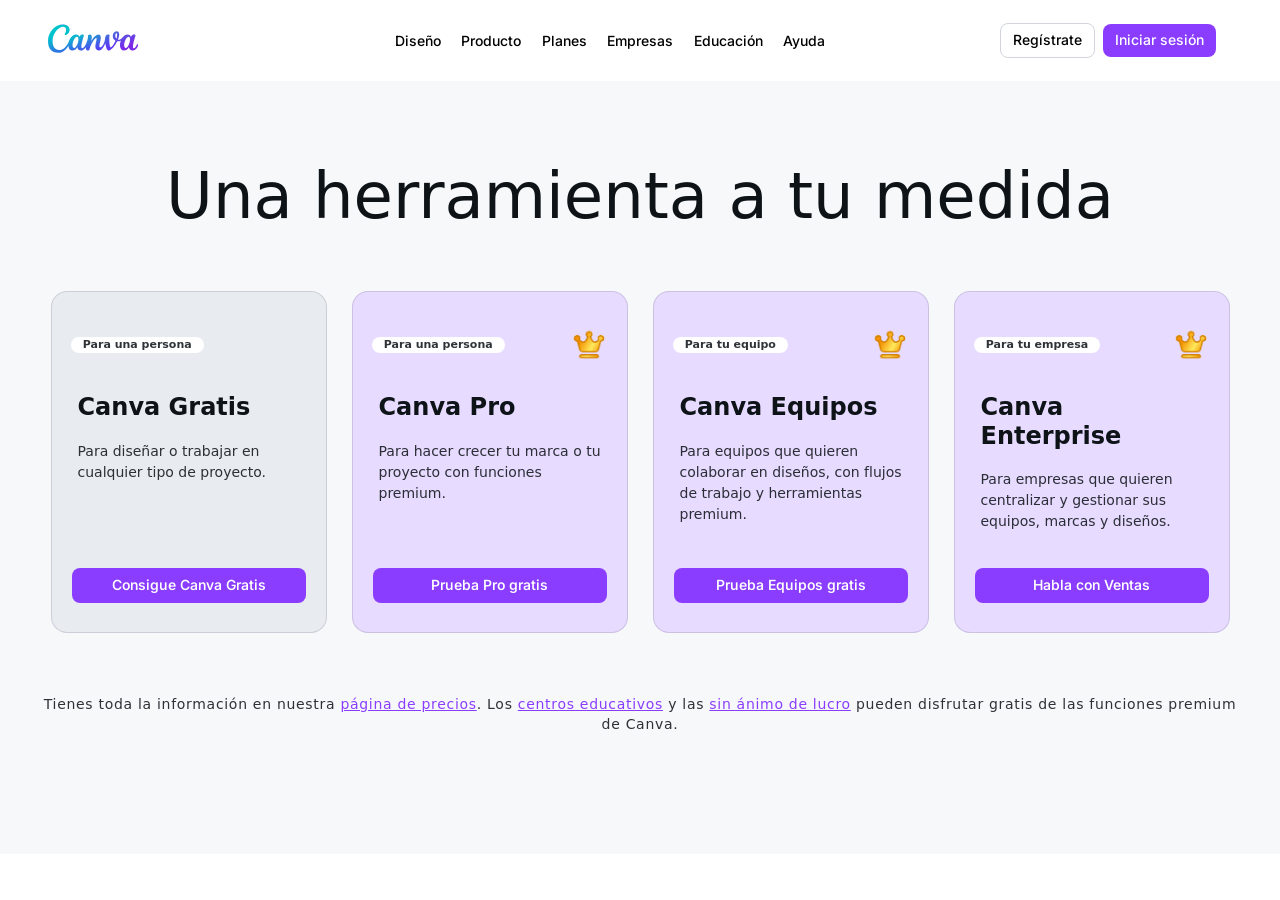
==== index.html @ 2828c35d "Adaptacion index a navbar + cards" ====
<!DOCTYPE html>
<html lang="es">

    <head>
        <meta charset="UTF-8">
        <meta name="viewport" content="width=device-width, initial-scale=1.0">
        <title>Canva</title>
        <!-- Bootstrap CSS -->
        <link
            href="https://cdn.jsdelivr.net/npm/bootstrap@5.3.2/dist/css/bootstrap.min.css"
            rel="stylesheet">
        <!-- css y js de navbar -->
        <link rel="stylesheet" href="componentes/navbar/css/navbar.css">
        <link rel="stylesheet" href="componentes/cards/css/cards.css">
        <script type="text/javascript" src="componentes/cards/js/cards.js"></script>
        <script type="text/javascript" src="componentes/navbar/js/navbar.js"></script>
        <!-- logo pie de pagina -->
        <link rel="icon" href="componentes/navbar/IMG/logo_pie_pagina.png">
        <!--fuentes de google-->
        <link
            href="https://fonts.googleapis.com/css2?family=Inter:wght@400;500;600;700&display=swap"
            rel="stylesheet">
            <link
            href="https://fonts.googleapis.com/css2?family=Noto+Sans:ital,wght@0,400;0,500;0,600;0,700;1,400;1,500;1,600;1,700&display=swap"
            rel="stylesheet">
    </head>

    <body>
        <!-- MENU DEL ENCABEZADO -->
        <!-- container-fluid hace q ocupe toda la pagina -->
        <div class="container-fluid">
            <header>
                <!-- el nav sustituye el header con sus funciones -->
                <nav class="navbar navbar-expand-lg navbar-light">
                    <!-- Botón hamburguesa -->
                    <!--poniendo primero el boton sale del lado izquierdo-->
                    <button class="navbar-toggler" type="button"
                        data-bs-toggle="collapse" data-bs-target="#menuNav">
                        <span class="navbar-toggler-icon"></span>
                    </button>
                    <!-- Logo -->
                    <a href="#" class="navbar-brand d-flex align-items-center">
                        <img class="log-canva" src="componentes/navbar/IMG/ico-canva.svg"
                            alt="Logo" role="presentation">
                    </a>
                    <!-- Menú que se colapsa -->
                    <div class="collapse navbar-collapse" id="menuNav">
                        <ul class="navbar-nav mx-auto mb-2 mb-md-0">
                            <li class="nav-item">
                                <a href="#" class="nav-link">Diseño</a>
                            </li>
                            <li class="nav-item">
                                <a href="#" class="nav-link">Producto</a>
                            </li>
                            <li class="nav-item">
                                <a href="#" class="nav-link">Planes</a>
                            </li>
                            <li class="nav-item">
                                <a href="#" class="nav-link">Empresas</a>
                            </li>
                            <li class="nav-item">
                                <a href="#" class="nav-link">Educación</a>
                            </li>
                            <li class="nav-item">
                                <a href="#" class="nav-link">Ayuda</a>
                            </li>
                        </ul>
                    </div>
                    <!-- Botones de registro y login -->
                    <div class="text-end">
                        <button type="button" class="btn btn-outline-primary me-2 d-none d-none d-lg-inline-block">Regístrate</button>
                        <button type="button" class="btn btn-primary">Iniciar sesión</button>
                    </div>
                </nav>
            </header>
        </div>

        <!-- Cards -->
        <div class="apartado-cards">
            <div class="encabezado-cards">
                <h1>Una herramienta a tu medida</h1>
            </div>
            <div class="row cardCan">
                <div class="col-sm-2 columCan mb-3 mb-sm-0">
                    <div class="card-white">
                        <div class="card-body">
                            <div class="row organizar-elementos">
                                <div class="card-text-titulo col-6 colCan" data-tooltip="Para una persona">Para una
                                    persona</div>
                                <div class="col-6 colCan"></div>
                            </div>
                            <div class="row cardCan">
                                <h5 class="card-title">Canva Gratis</h5>
                                <p class="card-text">Para diseñar o trabajar en cualquier tipo de proyecto.</p>
                                <a href="#" class="btn cardBoton btn-primary">Consigue Canva Gratis</a>
                            </div>
                        </div>
                    </div>
                </div>
                <div class="col-sm-2 columCan">
                    <div class="card">
                        <div class="card-body">
                            <div class="row organizar-elementos">
                                <div class="card-text-titulo col-6 colCan" data-tooltip="Para una persona">Para una
                                    persona</div>
                                <div class="col-6 colCan"><img class="corona-img" src="componentes/cards/IMG/corona.png" alt="corona"></div>
                            </div>
                            <div class="row cardCan">
                                <h5 class="card-title">Canva Pro</h5>
                                <p class="card-text">Para hacer crecer tu marca o tu proyecto con funciones premium.</p>
                                <a href="#" class="btn cardBoton btn-primary">Prueba Pro gratis</a>
                            </div>
                        </div>
                    </div>
                </div>
                <div class="col-sm-2 columCan">
                    <div class="card">
                        <div class="card-body">
                            <div class="row organizar-elementos">
                                <div class="card-text-titulo col-6 colCan" data-tooltip="Para tu equipo">Para tu
                                    equipo</div>
                                <div class="col-6 colCan"><img class="corona-img" src="componentes/cards/IMG/corona.png" alt="corona"></div>
                            </div>
                            <div class="row cardCan">
                            <h5 class="card-title">Canva Equipos</h5>
                            <p class="card-text">Para equipos que quieren
                                colaborar en diseños, con flujos de trabajo y herramientas premium.</p>
                            <a href="#" class="btn cardBoton btn-primary">Prueba Equipos gratis</a>
                            </div>
                        </div>
                    </div>
                </div>
                <div class="col-sm-2 columCan">
                    <div class="card">
                        <div class="card-body">
                           <div class="row organizar-elementos">
                                <div class="card-text-titulo col-6 colCan" data-tooltip="Para tu empresa">Para tu
                                    empresa</div>
                                <div class="col-6 colCan"><img class="corona-img" src="componentes/cards/IMG/corona.png" alt="corona"></div>
                            </div>
                            <div class="row cardCan">
                            <h5 class="card-title">Canva Enterprise</h5>
                            <p class="card-text">Para empresas que quieren
                                centralizar y gestionar sus equipos, marcas y diseños.</p>
                            <a href="#" class="btn cardBoton btn-primary">Habla con
                                Ventas</a>
                            </div>
                        </div>
                    </div>
                </div>
            </div>
            <div>
                <span class="text-endCard">Tienes toda la información en nuestra <a href="#">página de precios</a>. Los <a href="#">centros educativos</a> y las <a href="#">sin ánimo de lucro</a> pueden disfrutar gratis de las funciones premium de Canva. </span>
            </div>
        </div>
    </body>

</html>
---- componentes/navbar/css/navbar.css ----
/**** CONTENEDOR ****/
.container-fluid{
    padding-left: 0;
    padding-right: 0;
}

/**** ENCABEZADO - SE APLICA A TODO Q HAY DENTRO ****/
.navbar{
    background-color: white;
    font-family: 'Inter', sans-serif;
    font-weight: 500;   /*grosor de la fuente*/
    padding-top: 18.5px;
    padding-bottom: 18.5px;
    /*box-shadow: 0 2px 4px rgba(0,0,0,0.1);/*sombreado del navbar*/
}

/**** TAMAÑO FOTO ****/
.log-canva{
    width: 90px; /* Ajusta este número según lo grande que lo quieras */
    height: auto;
}

/**** IMAGEN DEL NAVBAR ****/
.navbar-brand{
    margin-left: 48px;
}

/**** DOY MARGENES AL MENU CENTRAL EN ul ****/
.navbar-nav{
    padding-left: 11.8%;
    padding-right: 4%;
    gap: 4.5px; /* Espacio uniforme entre todos los items */
}

/**** SOLO PARA LOS LINKS DEL MENU ****/
.nav-link{
    text-align: center;
    display: grid;
    padding-left: 12px; /* Aumentado padding */
    padding-right: 12px; /* Aumentado padding */
    padding-top: 6px; /* Añadido padding vertical */
    padding-bottom: 6px; /* Añadido padding vertical */
    font-family: 'Inter', sans-serif; /* MISMA FUENTE */
    font-size: 14px; /* Tamaño ligeramente más pequeño */
    font-weight: 500; /* Peso medio como en la imagen */
    color: #000000;
    border-radius: 6px; /* Bordes redondeados suaves */
    transition: all 0.2s ease;
}

/**** SOMBREADO AL MENU ****/
.nav-item:hover {
    background-color: rgba(225, 222, 246, 0.427);
    color: #000000;
    border-radius: 15%;
}

/**** BOTONES DE LOGIN Y REGISTRO ****/
.text-end{
    margin-right: 64px;
    gap: 0px; /* Reemplaza column-gap */
    display: flex; /* Para que gap funcione */
    align-items: center;
}

.btn{
    padding: 7.8px 12px; /* Padding más compacto */
    line-height: 1.2;
    font-family: 'Inter', sans-serif;
    font-size: 14px; /* Mismo tamaño que el menú */
    font-weight: 500; /* Mismo peso que el menú */
    border-radius: 8px; /* Mismo radio de borde */
    transition: all 0.2s ease;
}

.btn-primary{
    color: white;
    background-color: #8b3dff;
    border: none;
}

.btn-primary:hover{
    background-color: #5e28b0ed; /* Morado más oscuro */
    color: white; /* Mantiene el texto blanco */
}

.btn-outline-primary{
    color: #000000;
    background-color: transparent; /* Fondo transparente */
    border: 1.5px solid #d1d5db; /* Borde gris claro como en la imagen */
    font-weight: 500; /* Mismo peso que el menú */
}

.btn-outline-primary:hover {
    background-color: rgba(225, 222, 246, 0.427);
    color: #000000;
    border-color: #d1d5db; /* Mantiene el mismo borde */
}

/**** MEDIAS QUERIES ****/
@media (max-width: 575.98px) { }
@media (max-width: 767.98px) { }
@media (max-width: 991.98px) {
    /* REORGANIZACIÓN CON FLEXBOX */
    .navbar > .container-fluid {
        display: flex; /*Convierte el contenedor en un flexbox para alinear elementos*/
        flex-wrap: nowrap;  /*Evita que los elementos se salten a otra línea*/
        justify-content: space-between; /*Distribuye el espacio sobrante entre los elementos*/
        align-items: center;    /*Centra verticalmente todos los elementos*/
    }
    
    /* BOTÓN HAMBURGUESA A LA IZQUIERDA */
    .navbar-toggler {
        order: 1;   /*Lo coloca PRIMERO en el orden visual (posición 1)*/
        margin-left: 20px;
        border: none;   /* Quita el borde por defecto de Bootstrap*/
        flex-shrink: 0; /* Evita que se encoja */
    }
    
    /* LOGO EN EL CENTRO */
    .navbar-brand {
        order: 2;
        margin-left: 0;
        position: absolute;
        left: 20%;  /*lo muevo un poco a la derecha*/
        flex-shrink: 0; /* Evita que se encoja */
    }
    
    /* BOTONES A LA DERECHA */
    .text-end {
        order: 3;
        margin-right: 20px;
        flex-shrink: 0; /* Evita que se encoja */
    }

    /* MENÚ DESPLEGABLE OCUPE TODO EL ANCHO */
    /*.navbar-collapse {    /*lo necesitaremos más adelante con JS
        position: absolute;
        top: 100%;
        left: 0;
        right: 0;
        background: white;
        z-index: 1000;
    }*/
}
@media (max-width: 1199.98px) { }
@media (max-width: 1399.98px) { }

/**** FUNCIONES DE BOTONES ****/
    /*padding-block: 1px;  /*espacio interno vertical de las letras*/
    /*padding-inline: 6px;    /*espacio interno horizontal de las letras*/
    /*word-spacing: normal;   /*espacio normal entre las palabras*/
    /*line-height: normal;    /*altura de la linea*/
    /*text-transform: none;   /*no trasforma mayusculas y minusculas*/
    /*text-indent: 0px;   /*sangria*/
    /*text-shadow: none;  /*sombreado del texto*/
    /*text-rendering: auto;   /*el navegador renderiza el texto*/
    /*appearance: auto;   /*estilo de botones nativo*/
    /*outline: none;  /*marco en botones*/
    /*padding: 4px 8px;   /*espacio interno arriba/abajo y lados*/
    /*padding-top: 4px;    /* Reducido verticalmente */
    /*padding-bottom: 4px; /* Reducido verticalmente */
    /*padding-inline: 10px; /* Ajustado horizontalmente */
    /*line-height: 1.2;    /* Reduce la altura de línea */
    /*width: 100%;    /*ocupa todo el ancho del contenedor*/
    /*column-gap: 10px /*distancia entre columna*/
---- componentes/cards/css/cards.css ----
.apartado-cards {
    max-width: 1600px;  /*Limita el ancho máximo a 1200px*/
    margin: 0 auto; /*Centra el contenedor horizontalmente*/
    padding: 80px 20px; /*60px arriba/abajo, 20px izquierda/derecha*/
    background-color: #839bb212;
    outline: none;
}

/* Encabezado */
.encabezado-cards h1 {
    font-size: 65px;
    font-weight: 400;
    text-align: center;
    color: #0E1318;
    margin-bottom: 60px;    /*espacio de abajo del texto encabezado*/
    line-height: 1.1;   /*espacio entre lineas*/
}

/* cuadriculas de cards */
.cardCan {
    display: flex;  /*coloca las cards en la fila*/
    justify-content: center;
    gap: 1px;  /*espacio entre cards*/
    align-items: stretch; /*Hace que todos los cards se estiren para tener la misma altura*/
    margin-bottom: 16px;
    padding-block: 0px 5px;   /*espacios arriba y abajo*/
    padding-inline: 0.5rem 0.5rem;  /*espacios izquierda y derecha*/
}

.columCan {
    flex: 1;    /*cada card ocupa el mismo espacio*/
    max-width: 363px;   /*tamaño de cada card vertical*/
    display: flex;  /*Hace que el contenedor de cada card ocupe toda la altura disponible*/
}

/* Cards */
/*Establece una altura mínima fija igual para todos los cards*/
.card-white {
    border: 0.2px solid #5e527532;
    border-radius: 16px;
    padding: 8px 18px; /*espacios dentro del card*/
    /*min-height: 280px;  /* En lugar de height: 94% */
    background-color: #40576D12;
    width: 100%; /* OCUPA todo el ancho del contenedor */
    display: flex; /* ACTIVA flexbox para organizar contenido */
    flex-direction: column; /* ORGANIZA contenido verticalmente */
    height: 40vh;   /*ocupa el 40% del apartado*/
}

.card {
    border: 0.2px solid #5e527532;
    border-radius: 16px;
    padding: 8px 18px; /*espacios dentro del card*/
    /*min-height: 280px;  /* En lugar de height: 94% */
    background-color: #E7DBFF;
    width: 100%;
    display: flex;
    flex-direction: column;
    height: 40vh;
}

.card-body {
    padding: 0; /*Elimina el padding por defecto de Bootstrap*/
    display: flex;  /*Coloca las cards en fila*/
    flex-direction: column; /*Organiza el contenido verticalmente*/
    height: 100%;    /*Ocupa toda la altura disponible*/
    flex-grow: 1;
    justify-content: space-between;
}

/* Texto superior (h7-div) */
.card-text-titulo {
    background-color: white;
    /*display: block;*/
    border-radius: 25px;
    font-size: 11px;
    color: #0D1216DB;
    font-weight: 600;
    position: relative; /*es para el tooltip*/
    display: inline-block;
    cursor: pointer;    /*añado para el efecto hover flecha*/
}

/* Efecto hover de la tarjeta blanca */
.card-text-titulo:hover::after {
    content: attr(data-tooltip);
    position: absolute;
    top: calc(100% + 6px); /* ← CAMBIADO: separa el tooltip de la flecha */
    left: 50%;
    transform: translateX(-50%);
    background-color: #333;
    color: white;
    padding: 4px 10px;
    border-radius: 10px;
    font-size: 12px;
    width: 135px;
    z-index: 500;
    white-space: normal;
    text-align: center;
}

/*Organizo las columna del row*/
.organizar-elementos {
    display: flex;
    justify-content: space-between;
    align-items: center;
    margin-bottom: 0.3vh;
    margin-left: 0.1vw;
    min-height: 10vh;
}

.colCan{
    width: auto;
    padding: 0 0.5;
}

.corona-img{
    width: 40px;   /* Ancho deseado */
    height: 40px;  /* Alto deseado */
    object-fit: contain; /* Mantiene proporciones */
   /* margin-right: -0.5vh; /*arrima mas a la derecha*/
}

/* Título de la card */
.card-title {
    font-size: 24px;
    font-weight: 600;
    color: #0E1318;
    margin-bottom: 18px;    /*espacio debajo del titulo*/
    line-height: 1.2;   /*reduce el espacio entre lineas*/
}

/* Texto descriptivo */
.card-text {
    font-size: 14px;
    color: #0D1216DB;
    line-height: 1.5;
    margin-bottom: 16px; /* CAMBIAR: 20px → 16px */
    flex-grow: 1;
}

/* AGREGAR ESTO AL FINAL DE TU CSS */
.card-body > .row:last-child {
    display: flex;
    flex-direction: column;
    flex-grow: 1;
    justify-content: space-between;
    height: 100%;
}

/* Botones */
.cardBoton {
    background: #8B3DFF;
    border: none;
    border-radius: 8px;
    padding: 9px 24px;
    font-size: 14px;
    font-weight: 550;
    color: #FFFFFF;
    text-decoration: none;  /*Elimina el subrayado de los enlaces*/
    display: inline-block;  /*Permite aplicar padding y width*/
    text-align: center;
    width: 95%;
    margin-top: auto;
    margin-left: 0.5vw;
}

.cardBoton:hover {
    background: #7e2cf8;
}

/* Texto final */
.text-endCard {
    font-size: 14px;
    color: #0D1216DB;
    line-height: 2.5;
    letter-spacing: 0.7px;
    text-align:center;
    display: block;
    margin: 0 auto;
    width: 100%; /* Ocupar todo el ancho */
    padding: 40px 20px; /* Añadir padding para no pegarse a los bordes */
    box-sizing: border-box;
}

.text-endCard a {
    color:  #8B3DFF;
    text-decoration: underline;
    font-weight: 500;
}

.text-endCard a:hover {
    text-decoration: underline;
    color: #7e2cf8;
}


@media (max-width: 575.98px) {}
@media (max-width: 767.98px) {
    .encabezado-cards h1{
        font-size: 32px;
    }
    .cardCan{
        gap: 20px;  /*separación entre cards*/
        flex-wrap: wrap; /* Añade esto para que se envuelvan en 2 filas */
    }
    .columCan {
        min-width: 98vw;    /*tamaño horizontal*/
        max-width: 100vw;
    }
    .card-white{
        height: 33vh;
    }
    .card{
        height: 33vh;
    }
    .corona-img{
    width: 30px;   /* Ancho deseado */
    height: 30px;  /* Alto deseado */
    object-fit: contain; /* Mantiene proporciones */
    margin-right: -1vh; /*arrima mas a la derecha*/
    }
    .card-title{
        font-size: 20px;
        line-height: 0; /* Reduce el interlineado */
        margin-top: 10px;
        margin-bottom: 0px;
    }
    .card-text{
        margin-bottom: 15px;
    }
    .cardBoton{
        margin-top: -30px;
        margin-left: 10px;
    }
    .text-endCard{
        line-height: 20px;
        /*text-align: justify;*/
    }
    
 }

@media (min-width: 768px) and (max-width: 991.98px) { 
    .encabezado-cards h1{
        font-size: 48px;
        font-weight: 500;
    }
    .columCan{
        flex: 0 0 calc(50% - 10px); /* Ocupa 50% del ancho menos la mitad del gap */
        min-width: calc(50% - 10px); /* Fuerza el ancho al 50% */
        max-width: calc(50% - 10px); /* Fuerza el ancho al 50% */
        margin-bottom: 20px;
    }
    .card{
        display: grid;  /*Activa el modo Grid Layout*/
        gap: 20px;
        height: 40vh;
    }
    .card-white{
        display: grid;
        gap: 20px;
        height: 40vh;
    }
    .text-endCard{
        line-height: 20px;
        /*text-align: justify;*/
    }
    
}

@media (min-width: 992px) and (max-width: 1199.98px) { 
    .encabezado-cards h1{
        font-weight: 400;
        font-size: 64px;
    }
    .cardCan {
        gap: 1px;
        flex-wrap: wrap; /* Permite que las cards se envuelvan en múltiples filas */
        justify-content: center;
    }
    
    .columCan {
        flex: 0 0 calc(50% - 10px); /* Ocupa 50% del ancho menos la mitad del gap */
        min-width: calc(50% - 10px); /* Fuerza el ancho al 50% */
        max-width: calc(50% - 10px); /* Fuerza el ancho al 50% */
        margin-bottom: 20px;
    }
    
    .card-white, .card {
        height: 30.5vh;
        width: 100%;
        display: flex; /* Cambia grid por flex para mejor control */
        flex-direction: column;
    }
    .text-endCard{
        line-height: 20px;
    }
}
@media (min-width: 1200px) and (max-width: 1399.98px) { 
    .encabezado-cards h1{
        font-weight: 400;
        font-size: 64px;
    }
    .cardCan {
        display: flex;
        flex-wrap: nowrap; /* Evita que se envuelvan a otra línea */
        justify-content: center;
        gap: 1px; /* Espacio entre cards */
    }
    .columCan {
        flex: 1; /* Cada card ocupa el mismo espacio */
        min-width: 280px; /* Ancho mínimo para cada card */
        max-width: 300px; /* Ancho máximo para cada card */
    }
    .card-white, .card {
        height: 38vh; /* Altura consistente */
        width: 100%;
        display: flex;
        flex-direction: column;
    }
    .text-endCard{
        line-height: 20px;
    }
}
@media (min-width: 1400px) and (max-width: 1499.98px){
    .encabezado-cards h1{
        font-weight: 400;
        font-size: 64px;
    }
    .cardCan {
        display: flex;
        flex-wrap: nowrap; /* Evita que se envuelvan a otra línea */
        justify-content: center;
        gap: -20px;
    }
    .columCan {
        flex: 1; /* Cada card ocupa el mismo espacio */
    }
    .card-white, .card {
        height: 30vh; /* Altura consistente */
        width: 22.5vw;
        display: flex;
        flex-direction: column;
    }
    .text-endCard{
        line-height: 20px;
    }
}
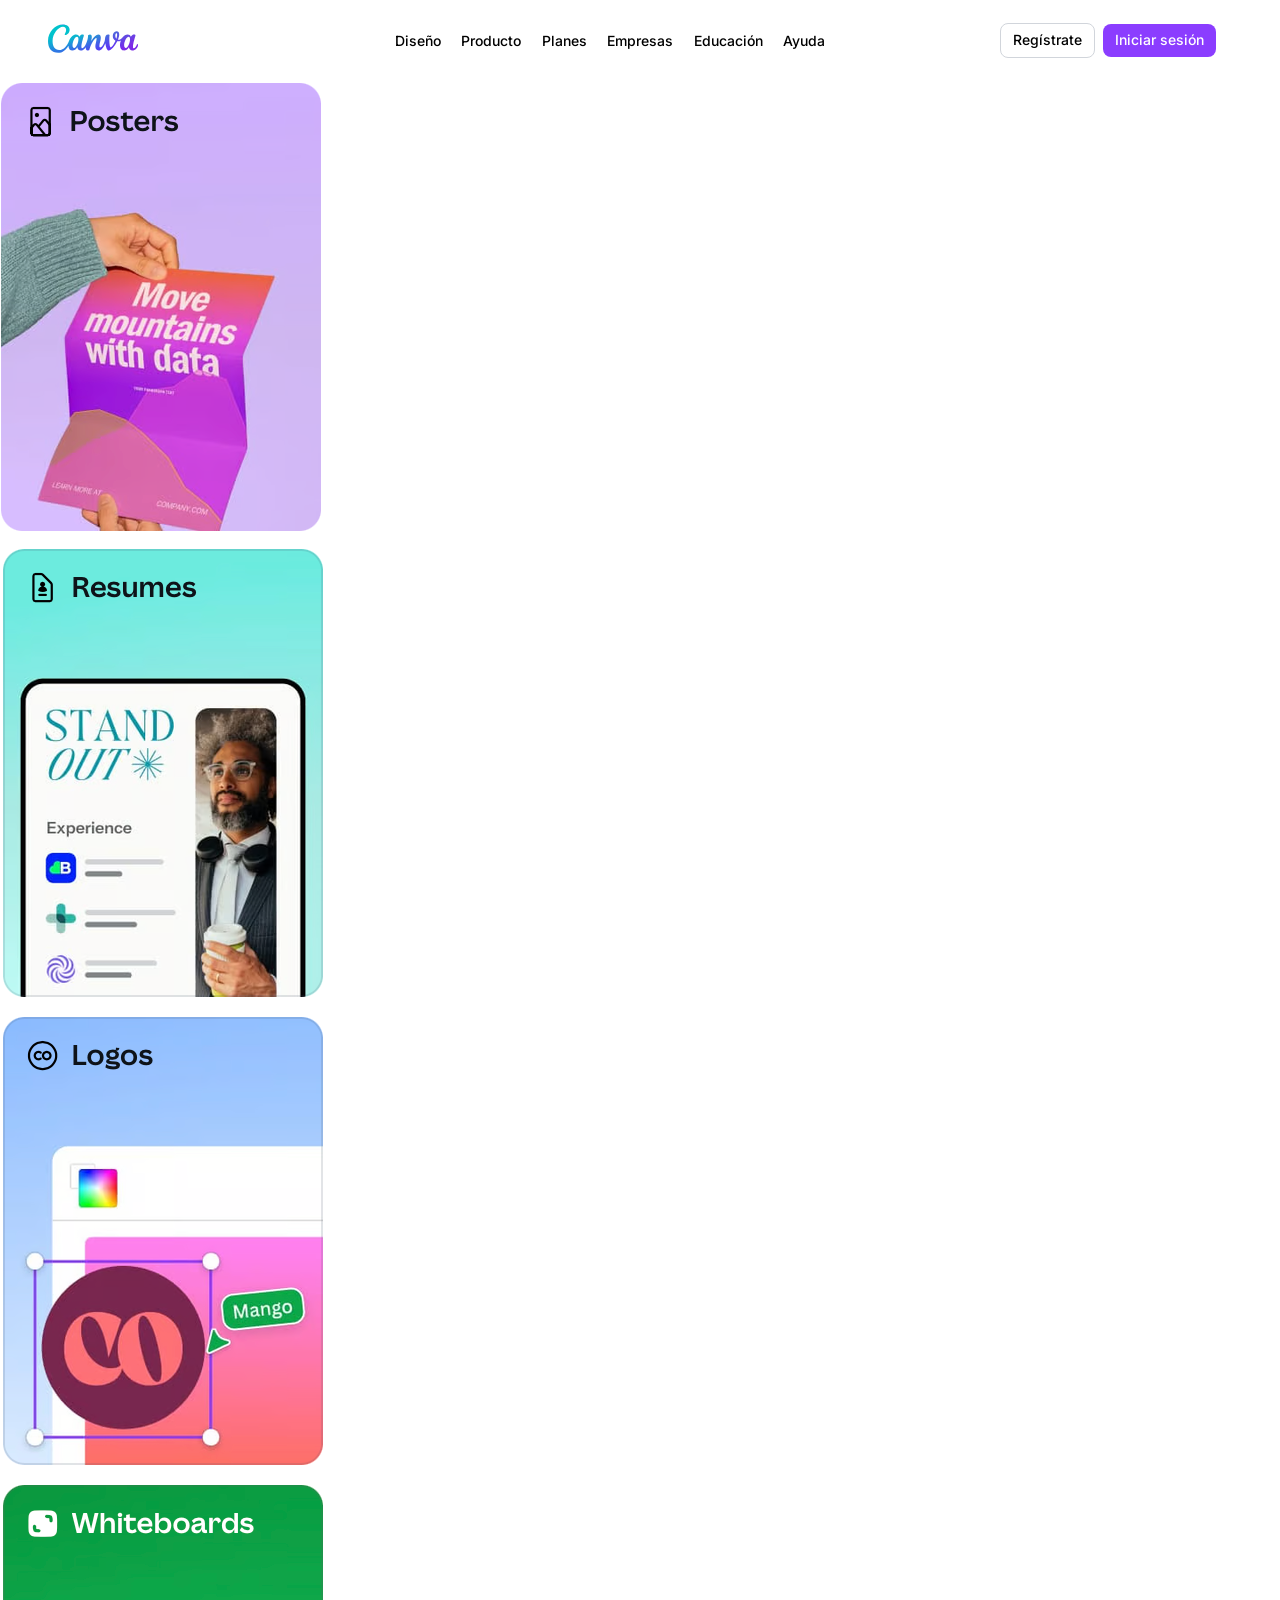
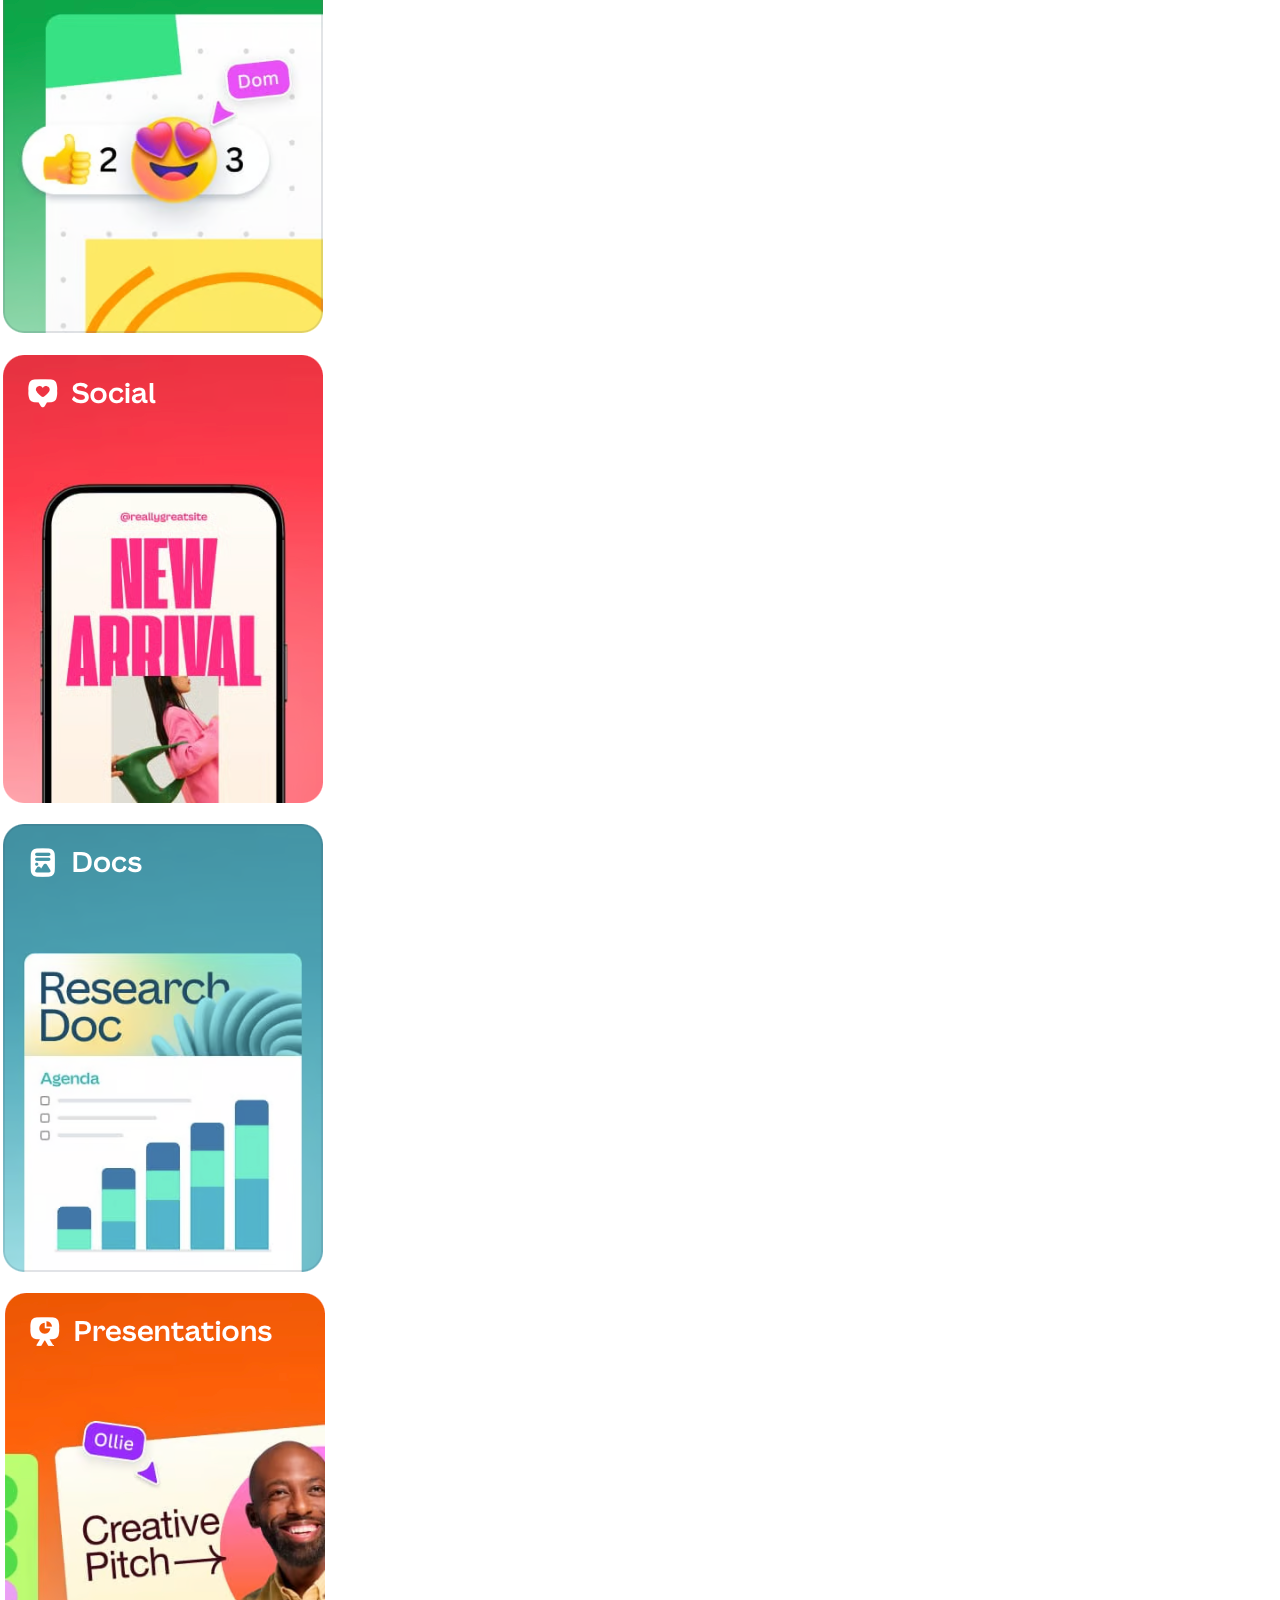
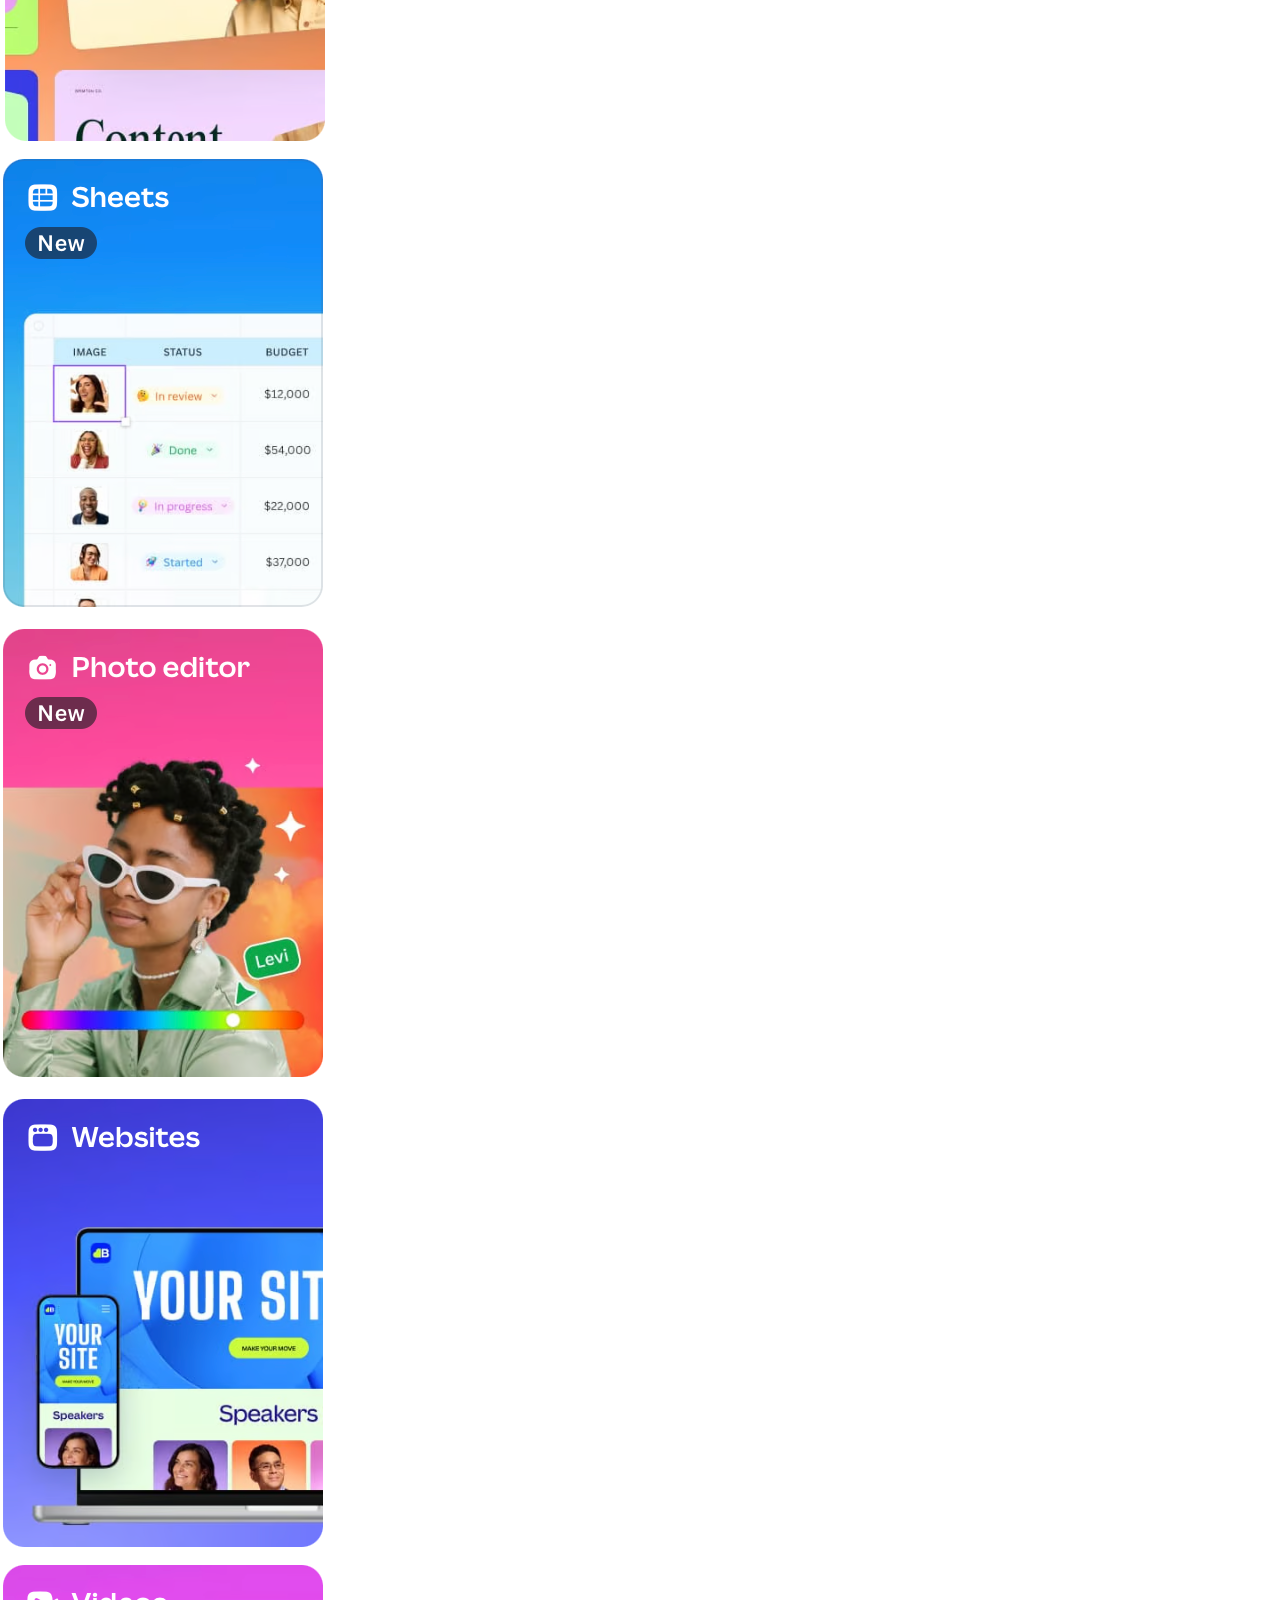
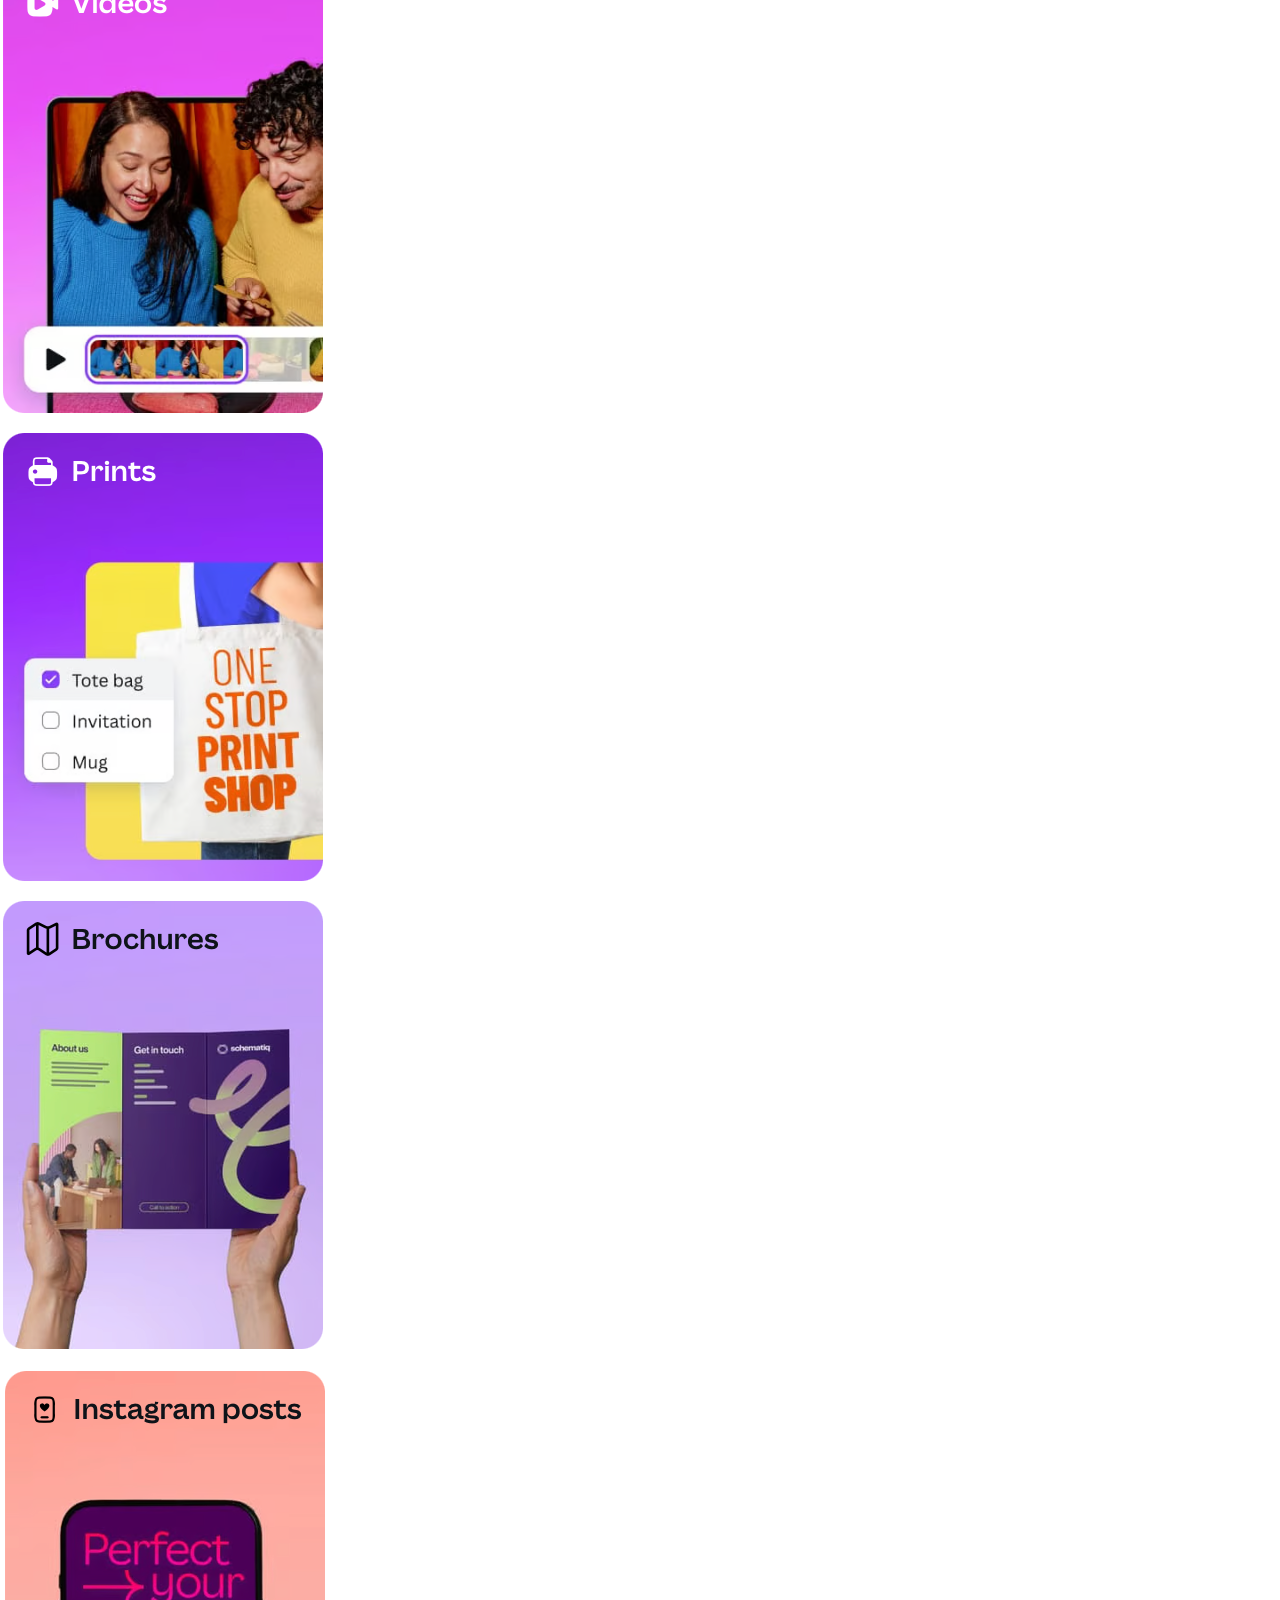
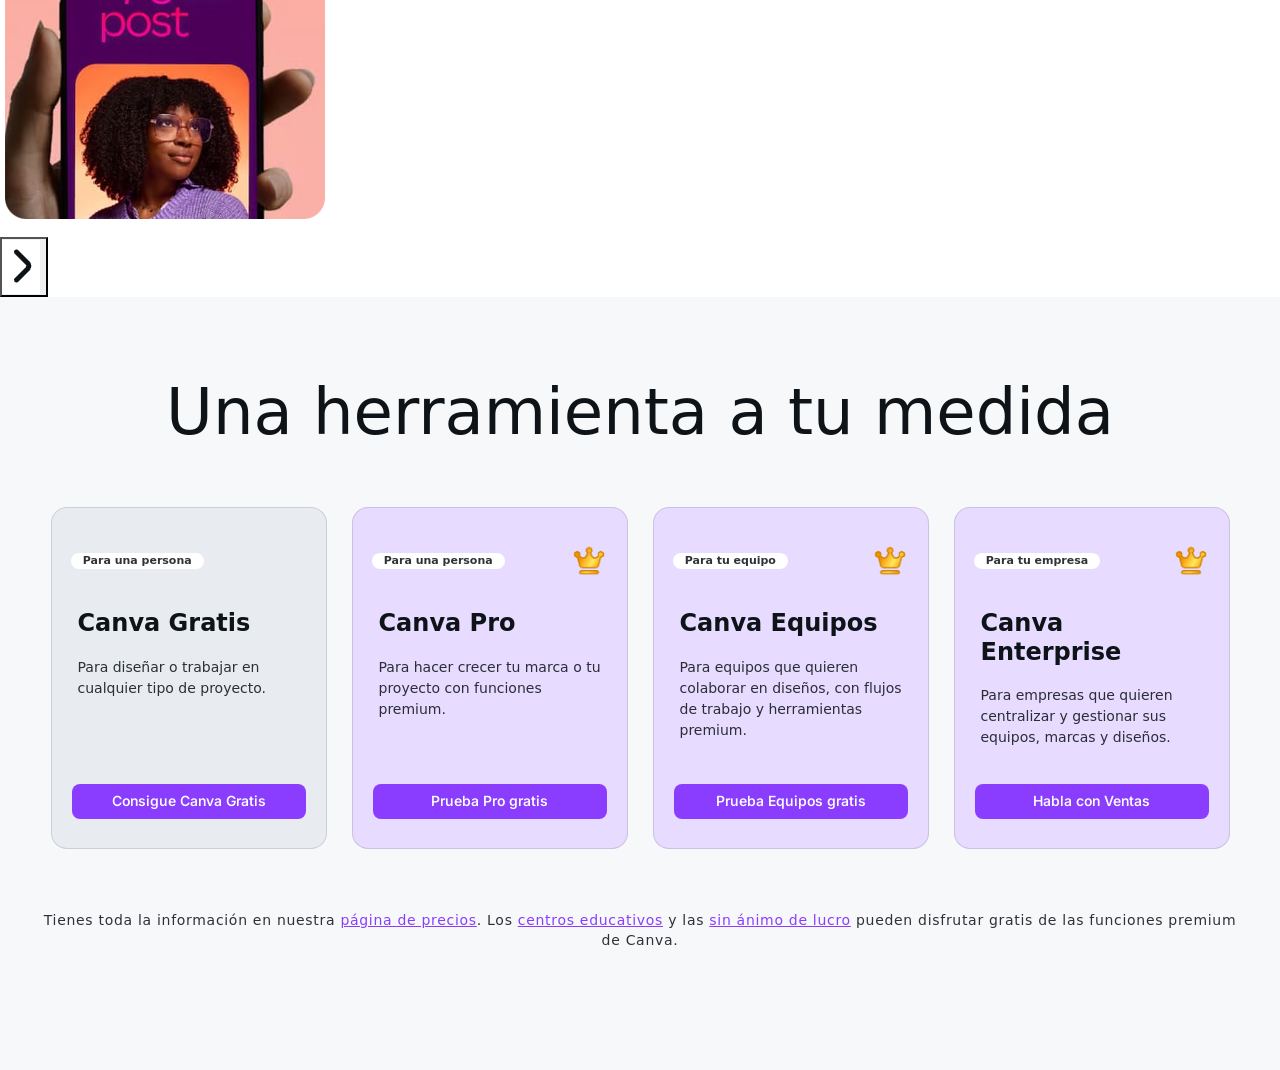
==== commit 3df17b01: "Carousel añadido al html" ====
--- a/index.html
+++ b/index.html
@@ -5,17 +5,23 @@
         <meta charset="UTF-8">
         <meta name="viewport" content="width=device-width, initial-scale=1.0">
         <title>Canva</title>
+
         <!-- Bootstrap CSS -->
         <link
             href="https://cdn.jsdelivr.net/npm/bootstrap@5.3.2/dist/css/bootstrap.min.css"
             rel="stylesheet">
-        <!-- css y js de navbar -->
+            
+        <!-- CSS DEL TRABAJO -->
         <link rel="stylesheet" href="componentes/navbar/css/navbar.css">
         <link rel="stylesheet" href="componentes/cards/css/cards.css">
-        <script type="text/javascript" src="componentes/cards/js/cards.js"></script>
-        <script type="text/javascript" src="componentes/navbar/js/navbar.js"></script>
+        <link rel="stylesheet" href="componentes/carousel/css/carousel.css">
+        <link rel="stylesheet" href="componentes/hero/css/hero.css">
+        <link rel="stylesheet" href="componentes/footer/css/footer.css">
+        <link rel="stylesheet" href="componentes/formulario/css/formulario.css">
+        
         <!-- logo pie de pagina -->
         <link rel="icon" href="componentes/navbar/IMG/logo_pie_pagina.png">
+
         <!--fuentes de google-->
         <link
             href="https://fonts.googleapis.com/css2?family=Inter:wght@400;500;600;700&display=swap"
@@ -75,7 +81,33 @@
             </header>
         </div>
 
-        <!-- Cards -->
+        <!-- HERO -->
+
+        <!-- CAROUSEL -->
+        <div class="carousel" id="places">
+            <button class="nav prev" aria-label="Previous" hidden><img src="componentes/Carousel/carousel_img/left-arrow.png" alt="flecha"></button>
+        
+            <div class="track" id="places-track">
+                <figure class="item"><img src="componentes/Carousel/carousel_img/Photo1.png" alt="Photo 1"></figure>
+                <figure class="item"><img src="componentes/Carousel/carousel_img/Photo2.png" alt="Photo 2"></figure>
+                <figure class="item"><img src="componentes/Carousel/carousel_img/Photo3.png" alt="Photo 3"></figure>
+                <figure class="item"><img src="componentes/Carousel/carousel_img/Photo4.png" alt="Photo 4"></figure>
+                <figure class="item"><img src="componentes/Carousel/carousel_img/Photo5.png" alt="Photo 5"></figure>
+                <figure class="item"><img src="componentes/Carousel/carousel_img/Photo6.png" alt="Photo 6"></figure>
+                <figure class="item"><img src="componentes/Carousel/carousel_img/Photo7.png" alt="Photo 7"></figure>
+                <figure class="item"><img src="componentes/Carousel/carousel_img/Photo8.png" alt="Photo 8"></figure>
+                <figure class="item"><img src="componentes/Carousel/carousel_img/Photo9.png" alt="Photo 9"></figure>
+                <figure class="item"><img src="componentes/Carousel/carousel_img/Photo10.png" alt="Photo 10"></figure>
+                <figure class="item"><img src="componentes/Carousel/carousel_img/Photo11.png" alt="Photo 11"></figure>
+                <figure class="item"><img src="componentes/Carousel/carousel_img/Photo12.png" alt="Photo 12"></figure>
+                <figure class="item"><img src="componentes/Carousel/carousel_img/Photo13.png" alt="Photo 13"></figure>
+                <figure class="item"><img src="componentes/Carousel/carousel_img/Photo14.png" alt="Photo 14"></figure>
+            </div>
+        
+            <button class="nav next" aria-label="Next"><img src="componentes/Carousel/carousel_img/arrow.png" alt="flecha"></button>
+        </div>
+
+        <!-- CARDS -->
         <div class="apartado-cards">
             <div class="encabezado-cards">
                 <h1>Una herramienta a tu medida</h1>
@@ -153,6 +185,17 @@
                 <span class="text-endCard">Tienes toda la información en nuestra <a href="#">página de precios</a>. Los <a href="#">centros educativos</a> y las <a href="#">sin ánimo de lucro</a> pueden disfrutar gratis de las funciones premium de Canva. </span>
             </div>
         </div>
+
+        <!-- FORMULARIO -->
+
+        <!-- FOOTER -->
+    
+    <!--JS DEL TRABAJO-->
+    <script type="text/javascript" src="componentes/cards/js/cards.js"></script>
+    <script type="text/javascript" src="componentes/navbar/js/navbar.js"></script>
+    <script type="text/javascript" src="componentes/carousel/js/carousel.js"></script>
+    <script type="text/javascript" src="componentes/hero/js/hero.js"></script>
+    <script type="text/javascript" src="componentes/footer/js/footer.js"></script>
+    <script type="text/javascript" src="componentes/formulario/js/formulario.js"></script>
     </body>
-
 </html>
--- a/componentes/hero/css/hero.css
+++ b/componentes/hero/css/hero.css
@@ -0,0 +1,54 @@
+@import url('https://fonts.googleapis.com/css2?family=Plus+Jakarta+Sans:wght@400;600;700;800&display=swap');
+@import url('https://fonts.googleapis.com/css2?family=Noto+Sans:wght@400;500;600&display=swap');
+
+.titulo{
+  font-family: "Plus Jakarta Sans", system-ui, sans-serif;
+  font-weight: 500;
+  text-align: center;
+  line-height: 1.06;
+  font-size: clamp(36px, 8vw, 88px);  /* Hace que vaya cambiando el tamaño y lo que ocupa dependiendo los px*/
+  text-wrap: balance;                
+  margin: 0;
+}
+
+.titulo .grad{  /* El degradado de las letras "diseñamos"*/
+  background: linear-gradient(90deg, #00a0a8, #7d2ae8);
+  -webkit-background-clip: text;
+  background-clip: text;
+  color: transparent;
+}
+
+.body-text {
+  font-family: "Noto Sans"; 
+  color: #67696a;       
+  margin-top: 20px;
+  font-size: 14px;
+  text-align: center;
+}
+
+.hero_button{
+    font-size: 14px;
+    display: block;
+    margin-inline: auto; /* Centra el botón */
+    border-radius: 10px; /* Redondea los bordes*/
+    border:0; /* Pone el grosor del borde a cero*/
+    box-shadow: none; /* Quita las sombras*/
+    margin-top: 20px; 
+    color:white;
+    background-color:rgb(139, 71, 226);  
+    padding-left: 16px;
+    padding-right: 16px;
+    padding-bottom: 6px;
+    padding-top: 6px;
+    
+}
+
+.hero_button:hover{ 
+    background-color:rgb(124, 47, 225);  
+}
+
+@media (max-width: 600px){
+  .hero_button{
+    inline-size: calc(100dvw - 32px);  /* Coge todo el ancho de la pantalla -32px (dejando 16px a cada lado de margen) */
+  }
+}
--- a/componentes/footer/css/footer.css
+++ b/componentes/footer/css/footer.css
@@ -0,0 +1,206 @@
+/* Footer general */
+.footer {
+  background-image:linear-gradient(white, rgb(247, 247, 247));
+  padding: 40px;
+  font-family: sans-serif;
+  display: flex;
+  flex-direction: column;
+}
+
+.footer-wrapper {
+  display: flex;
+  flex-direction: column;
+  gap: 20px;
+  align-items: top;
+}
+
+.footer-list {
+  display: block;
+}
+
+.footer-logo {
+  display: flex;
+  flex-direction: column;
+  align-items: flex-start;
+}
+
+.img-footer {
+  height: 70px;
+  margin-bottom: 8px;
+}
+
+.descarga-texto h8 {
+  font-size: 14px;
+  margin: 0;
+}
+
+/* Botones / Stores */
+.footer-top {
+  margin-top: 15px;
+  display: flex;
+  gap: 10px;
+}
+
+.footer-button {
+  border-radius: 5px;
+  border: 1px solid rgb(230, 227, 227);
+  background-color: white;
+  box-shadow: none;
+  font-size: 13px;
+  padding: 5px 20px;
+}
+
+/* Contenedor de imágenes de stores (oculto en escritorio) */
+.store-buttons {
+  display: none;
+}
+
+.store-buttons img {
+  height: 40px;
+  margin-right: 10px;
+}
+
+/* Footer bottom - columnas */
+.footer-bottom {
+  display: flex;
+  flex-wrap: wrap;
+  gap: 20px;
+  justify-content: flex-start;
+  margin-top: 0;
+  align-items: flex-start;
+}
+
+.footer-column {
+  flex: 1 1 30%;
+  max-width: 30%;
+  min-width: 200px;
+  box-sizing: border-box;
+}
+
+.titulo-footer {
+  color: #636262;
+  cursor: pointer;
+  position: relative;
+  padding-right: 20px;
+  margin-bottom: 8px;
+}
+
+.titulo-footer::after {
+  content: "";
+  position: absolute;
+  right: 0;
+  transition: transform 0.3s;
+}
+
+.footer-list {
+  list-style: none;
+  padding: 0;
+  margin: 0;
+}
+
+.footer-list li {
+    color: #6a6969;        /* Color del texto */
+    font-size: 14px;       /* Tamaño de la letra */
+    line-height: 2;      /* Altura de línea / distancia entre líneas */
+    margin-bottom: 12px;   /* Espacio entre cada elemento de la lista */
+    
+}
+
+li:hover {
+  cursor: pointer;
+}
+
+.boton-final {
+  border: none;
+  border-radius: 10px;
+  background-color: rgb(247, 247, 247);
+}
+
+@media (min-width: 1200px) {
+  .footer-wrapper {
+    flex-direction: row;
+    align-items: top;
+  }
+
+  .footer-logo {
+    flex: 0 0 250px;
+    margin-right: 40px;
+    padding-top: 0;
+  }
+
+  .footer-bottom {
+    flex: 1;
+    margin-top: 0;
+    align-items: center;
+  }
+}
+
+@media (max-width: 768px) {
+  .footer-wrapper {
+    flex-direction: column !important;
+    align-items: stretch !important;
+    text-align: left;
+  }
+
+  .footer-bottom {
+    display: flex !important;
+    flex-direction: column !important;
+    gap: 16px !important;
+  }
+
+  .footer-column {
+    flex: 0 0 100% !important;
+    width: 100% !important;
+    max-width: 100% !important;
+    box-sizing: border-box;
+  }
+
+  .titulo-footer {
+    font-size: large;
+    color: black;
+    line-height: 0.2;
+    /* aumenta el espacio entre líneas en móvil */
+    position: relative;
+    display: block;
+    width: 100%;
+    padding: 12px 40px 12px 0;
+    margin: 0;
+    text-align: left;
+  }
+
+  .footer-list {
+    display: none;
+  }
+
+  .footer-column.open .footer-list {
+    display: block;
+  }
+
+  .titulo-footer::after {
+    position: absolute;
+    right: 2px;
+    top: 50%;
+    transform: translateY(-50%);
+    width: 30px;
+    height: 30px;
+    background-image: url('/componentes/footer/footer-img/arrow-desp.png');
+    background-size: contain;
+    background-repeat: no-repeat;
+  }
+
+  .footer-column.open .titulo-footer::after {
+
+    transform: translateY(-50%) rotate(-180deg);
+  }
+
+  /* Móvil: ocultar botones Windows/Mac, mostrar imágenes */
+  .footer-button {
+    display: none;
+  }
+
+  .store-buttons {
+    display: flex;
+    gap: 10px;
+    margin-top: 15px;
+  }
+}
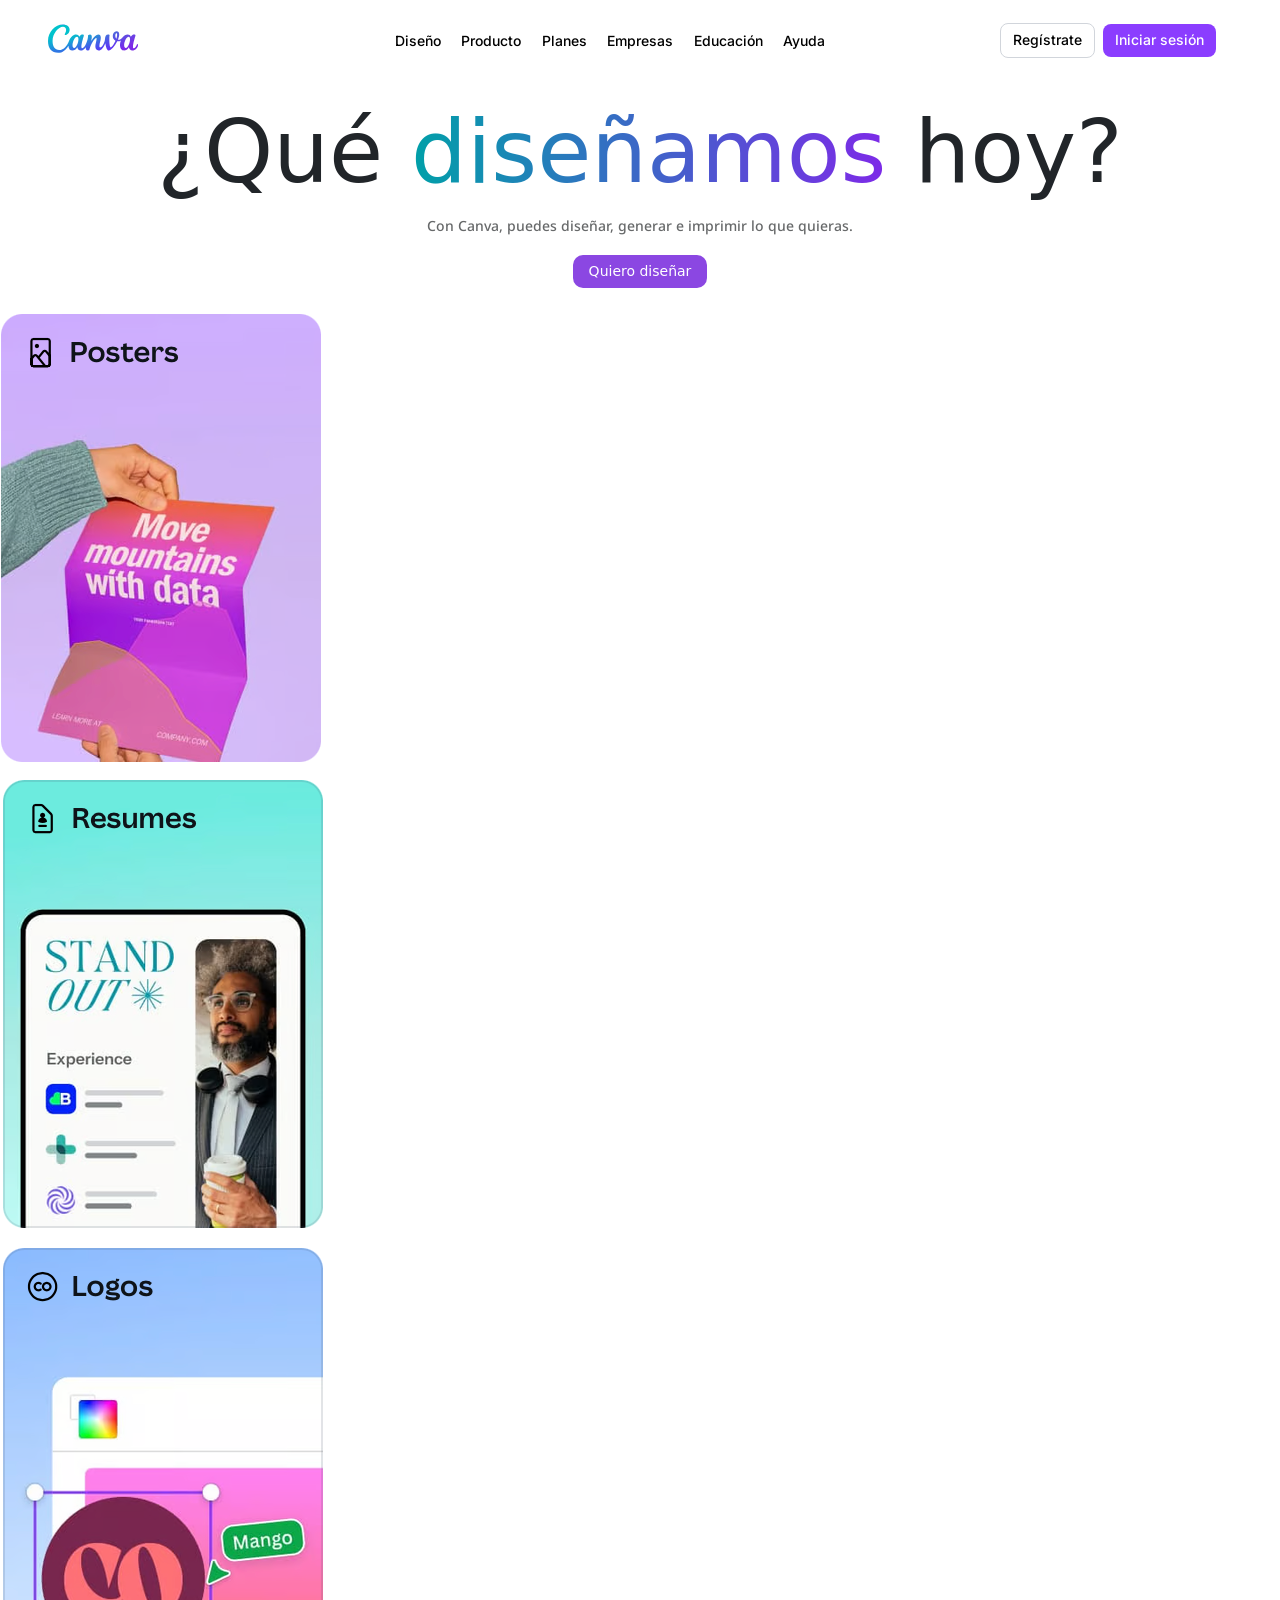
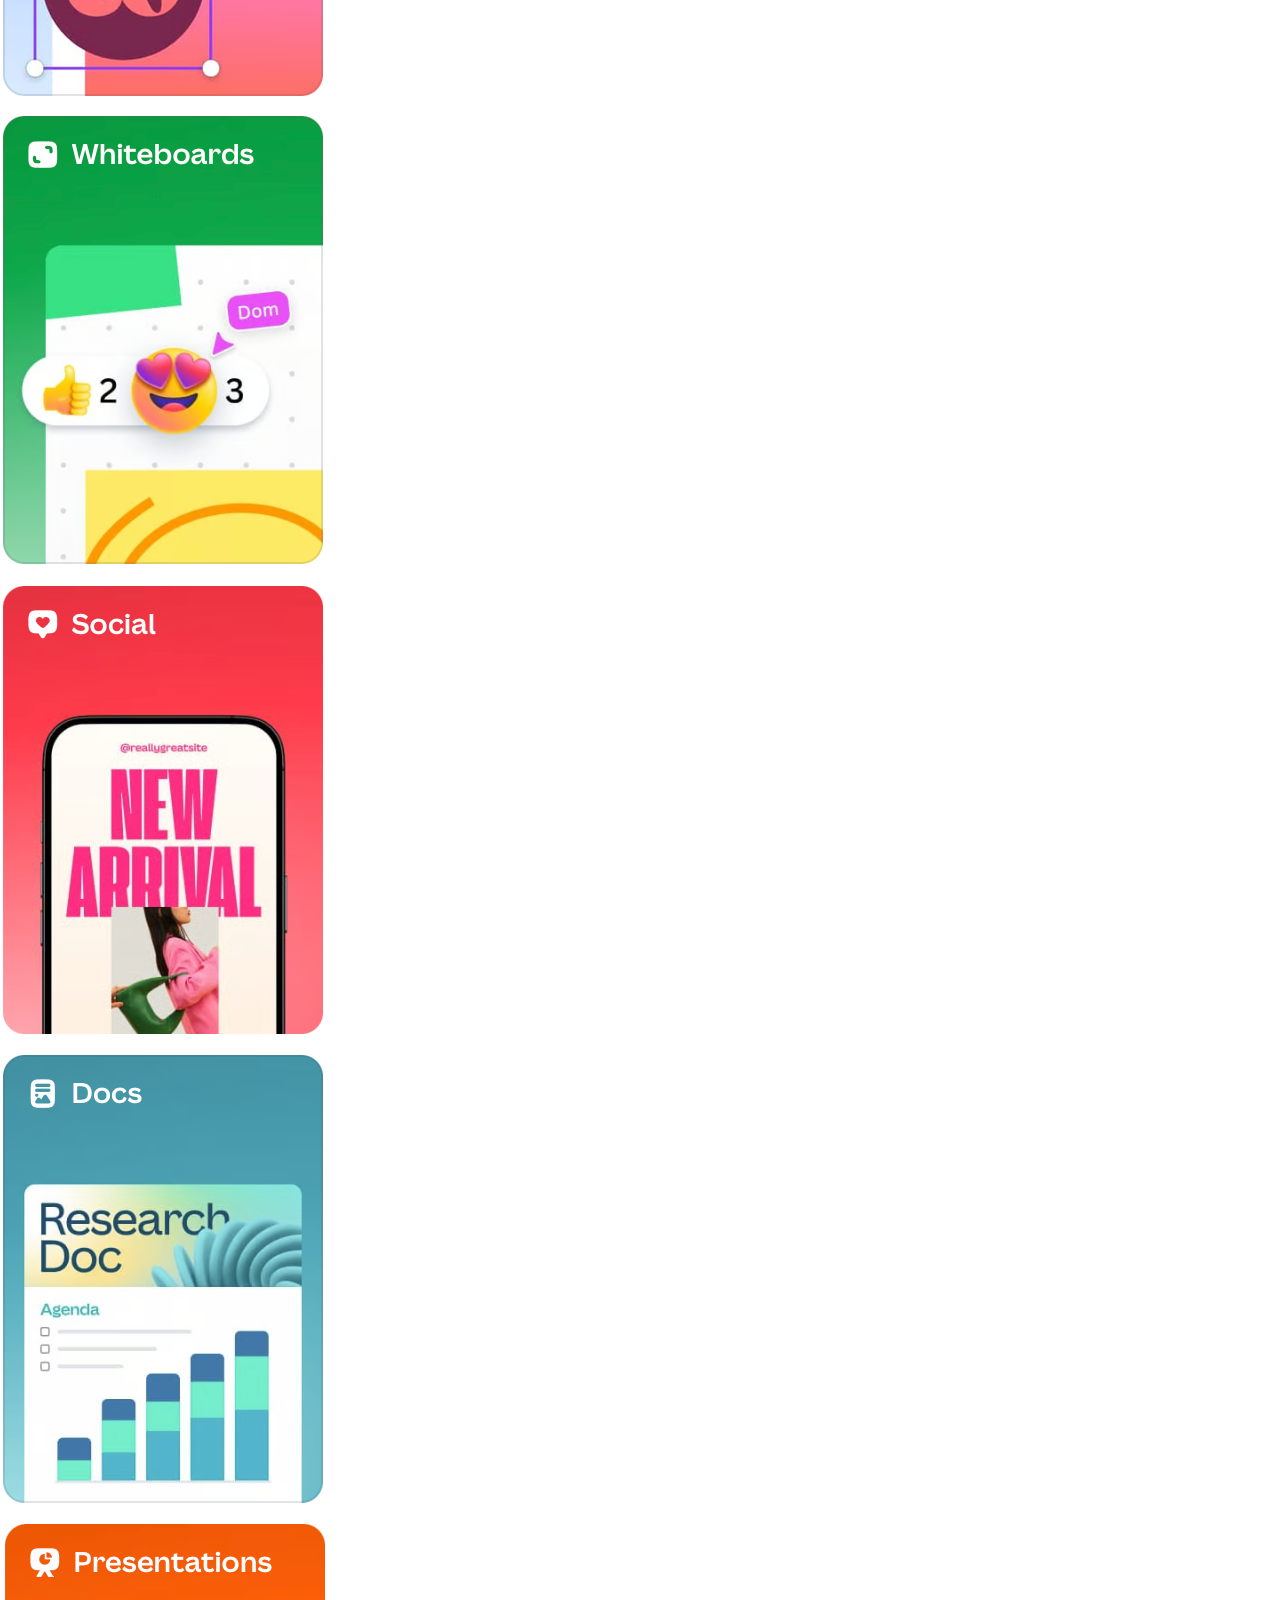
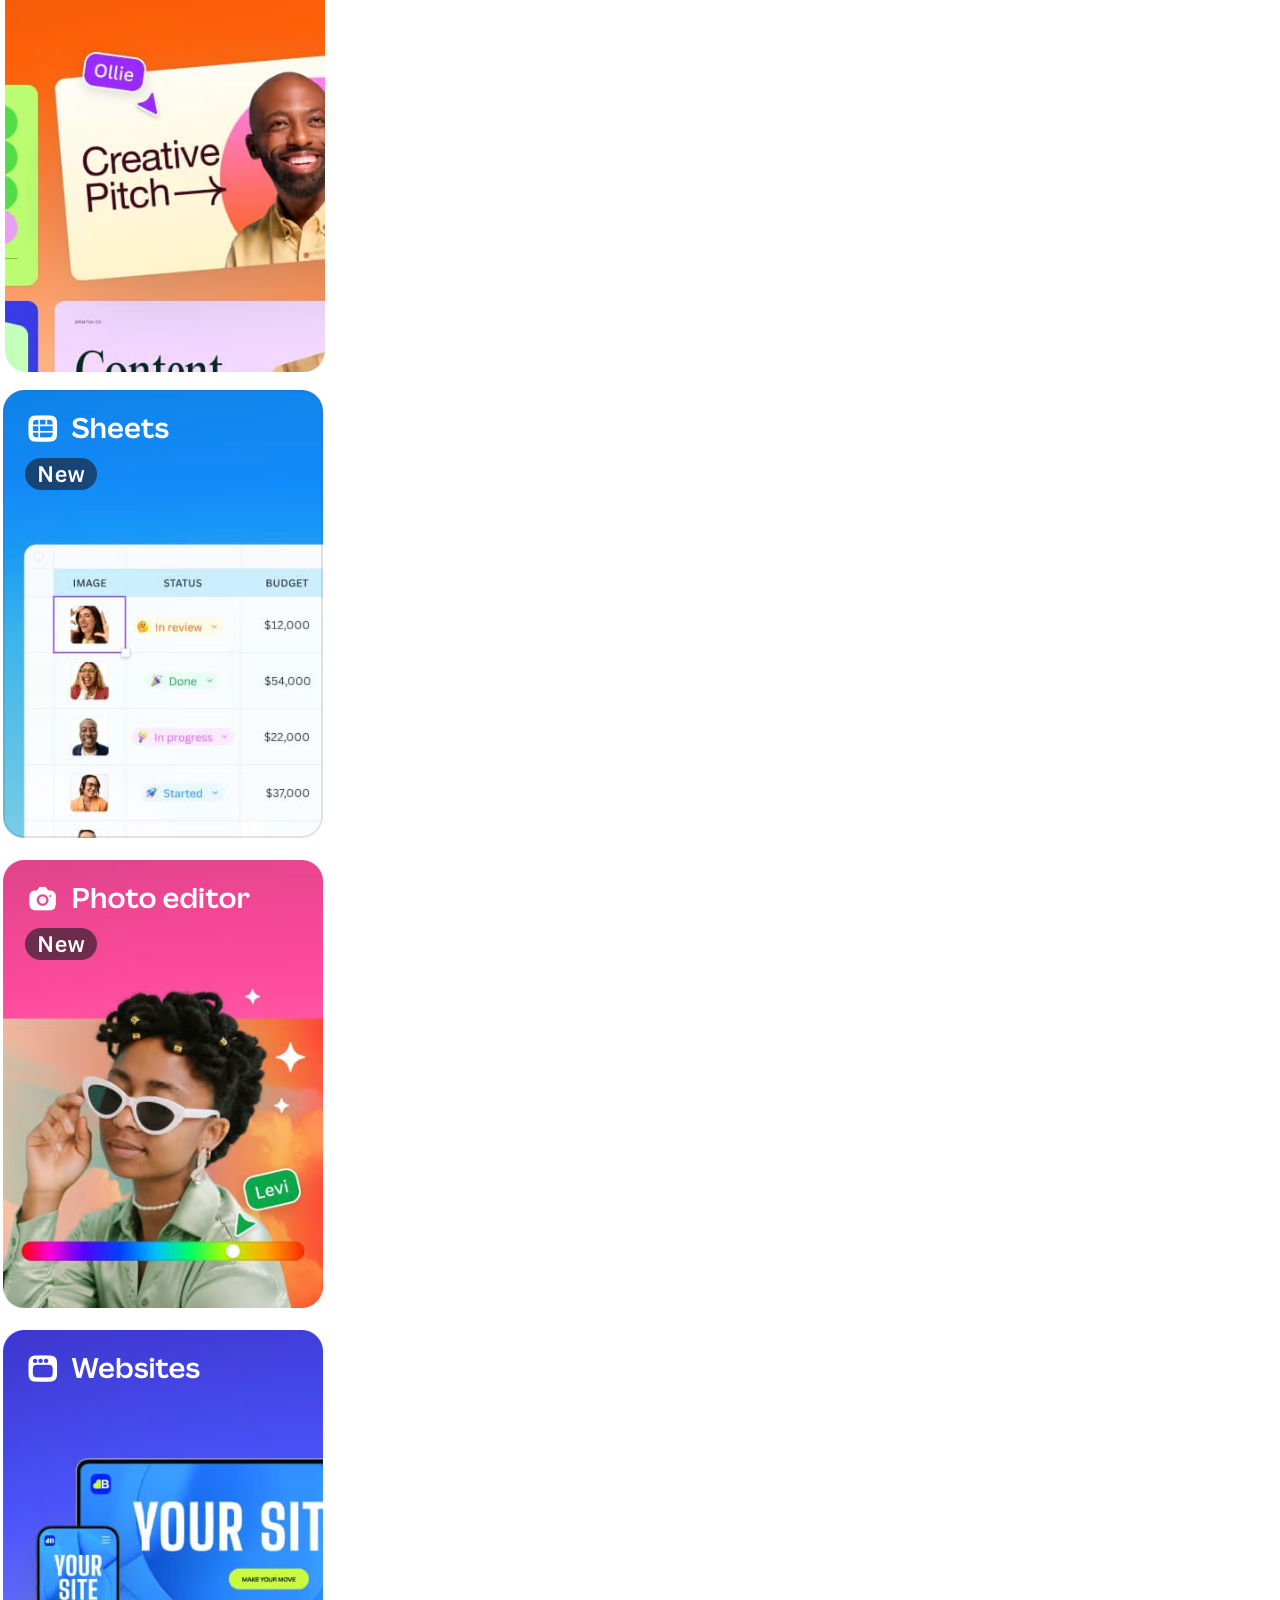
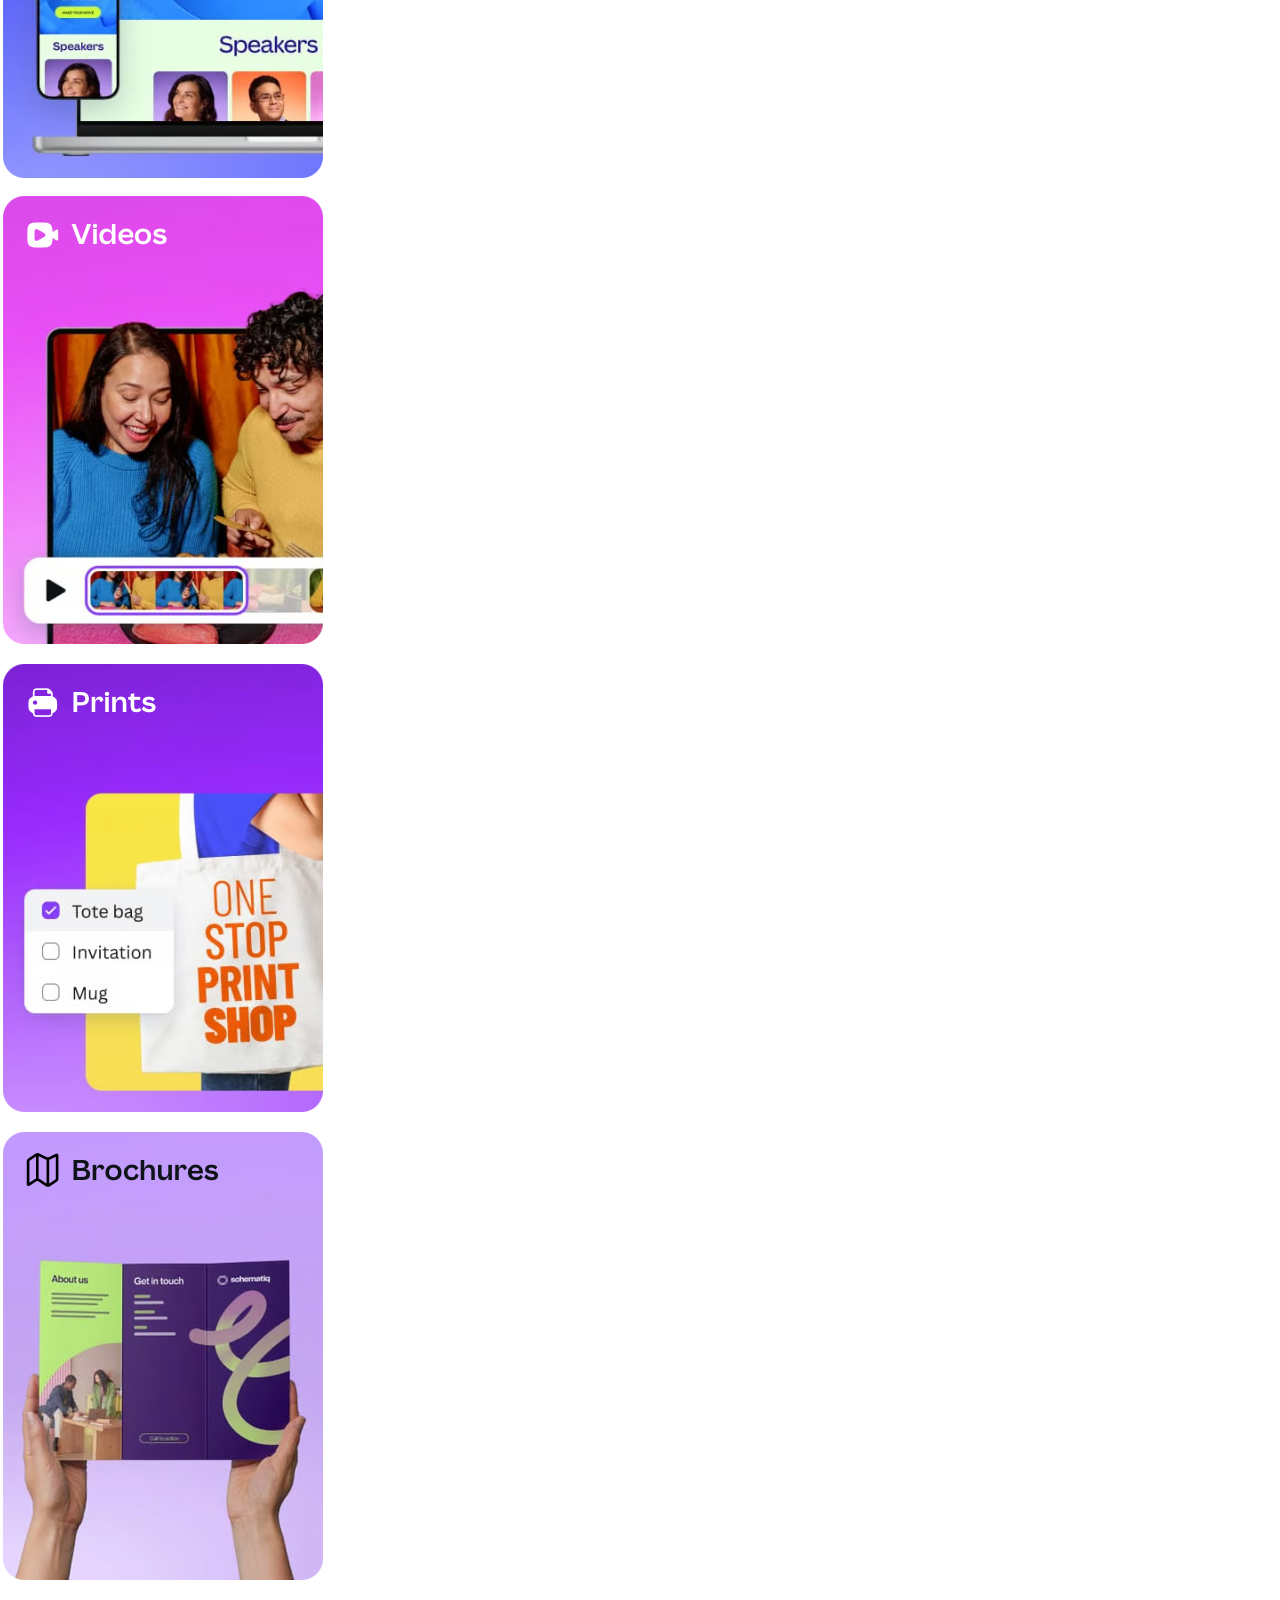
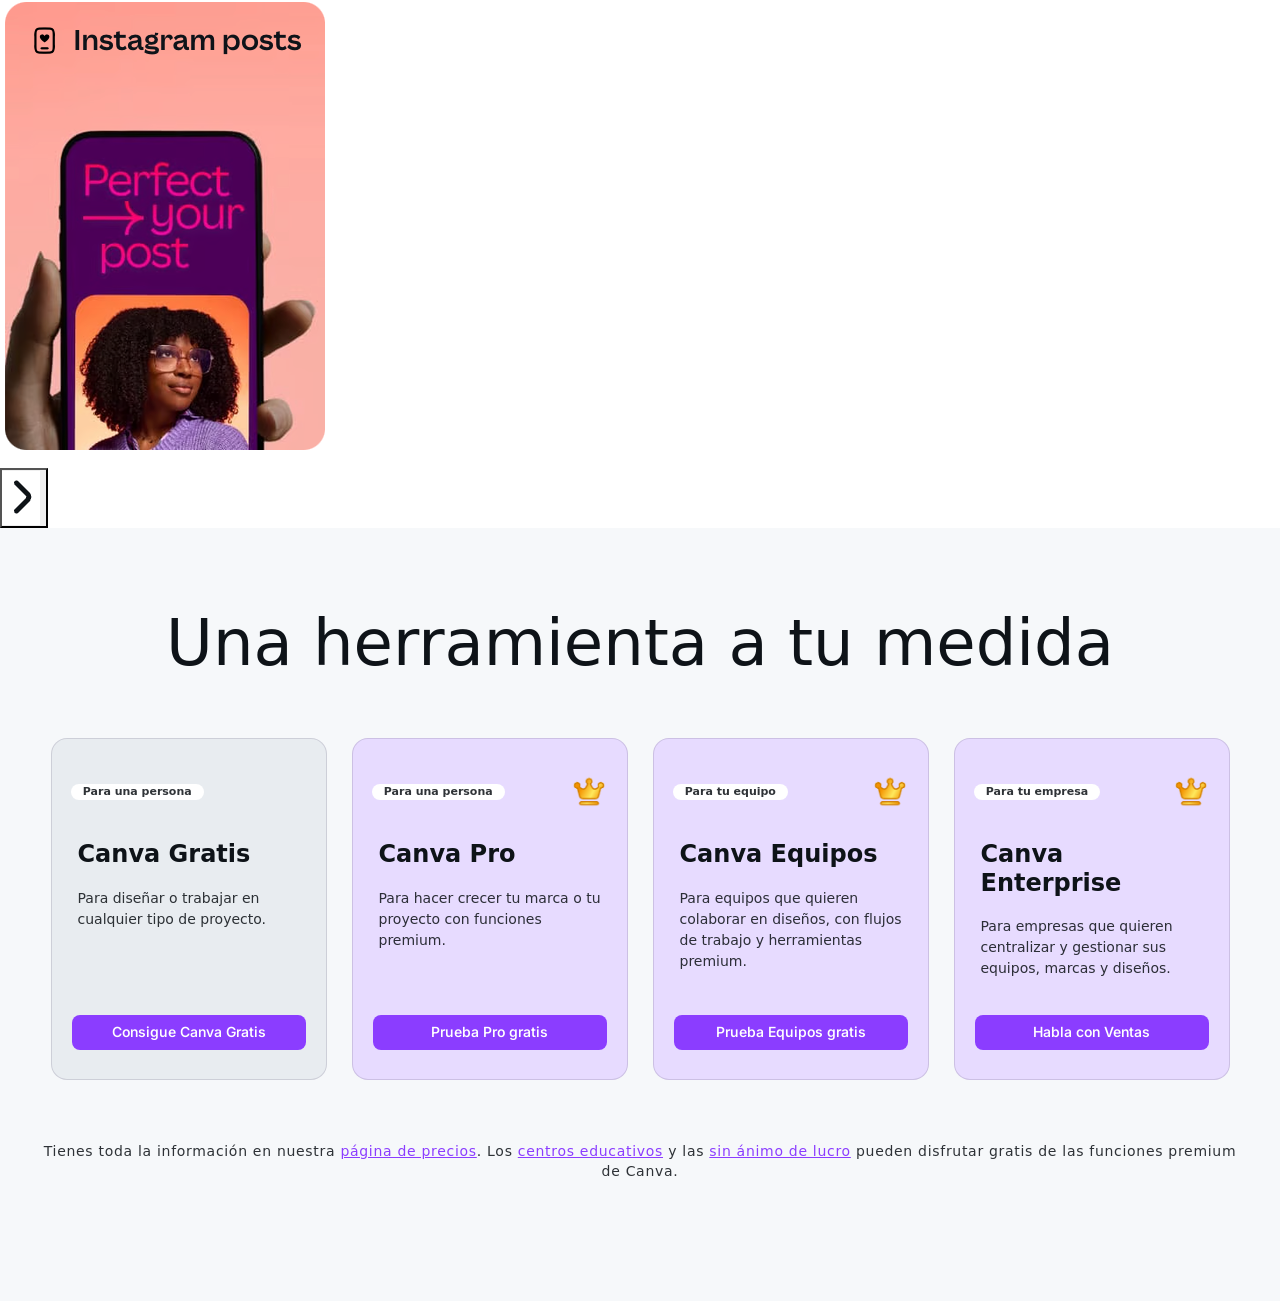
==== commit 4e2929c8: "Hero añadido al html." ====
--- a/index.html
+++ b/index.html
@@ -82,6 +82,20 @@
         </div>
 
         <!-- HERO -->
+        <div class="container py-4">
+            <h1 class="titulo">
+                ¿Qué <span class="grad">diseñamos</span> hoy?
+            </h1>
+            <h2 class="body-text">
+                Con Canva, puedes diseñar, generar e imprimir lo que quieras.
+            </h2>
+            <button class="hero_button">Quiero diseñar</button>
+        </div>
+        
+        </div>
+        <script src="https://cdn.jsdelivr.net/npm/bootstrap@5.3.8/dist/js/bootstrap.bundle.min.js"
+            integrity="sha384-FKyoEForCGlyvwx9Hj09JcYn3nv7wiPVlz7YYwJrWVcXK/BmnVDxM+D2scQbITxI"
+            crossorigin="anonymous"></script>
 
         <!-- CAROUSEL -->
         <div class="carousel" id="places">
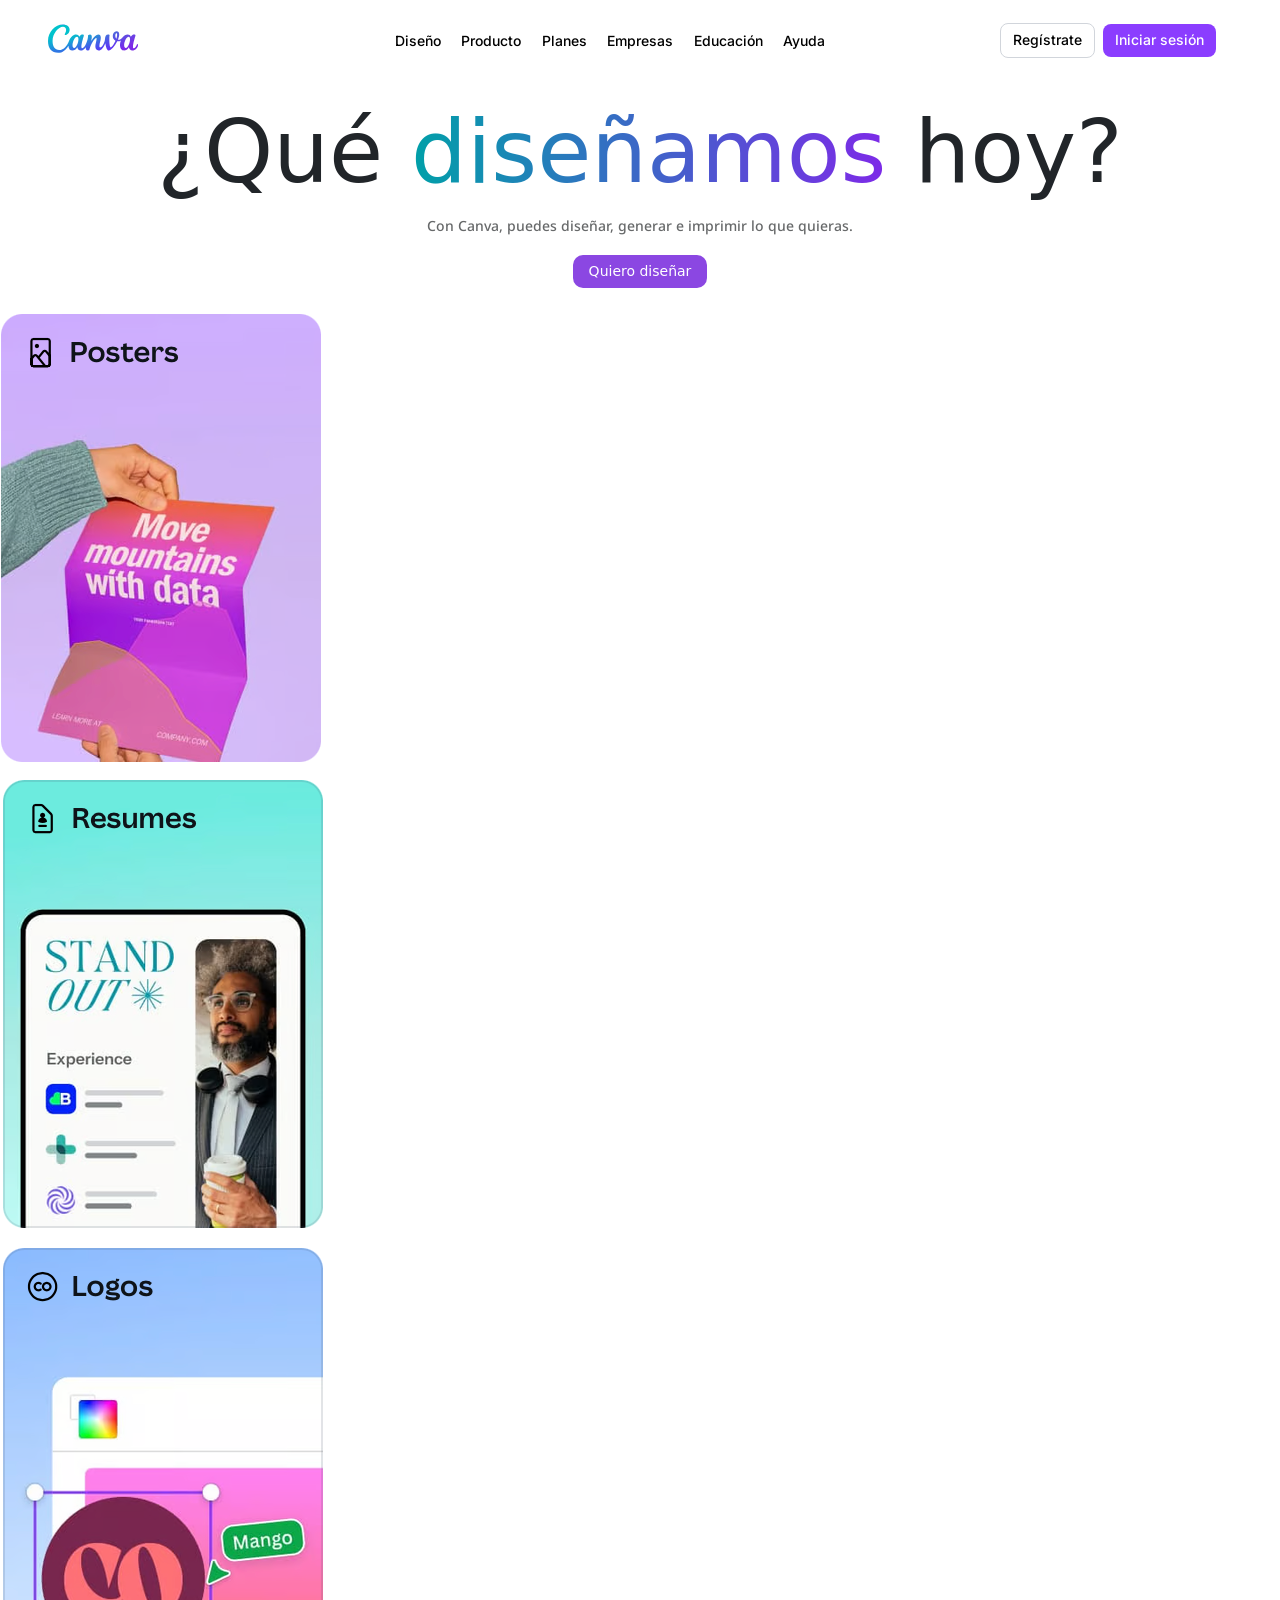
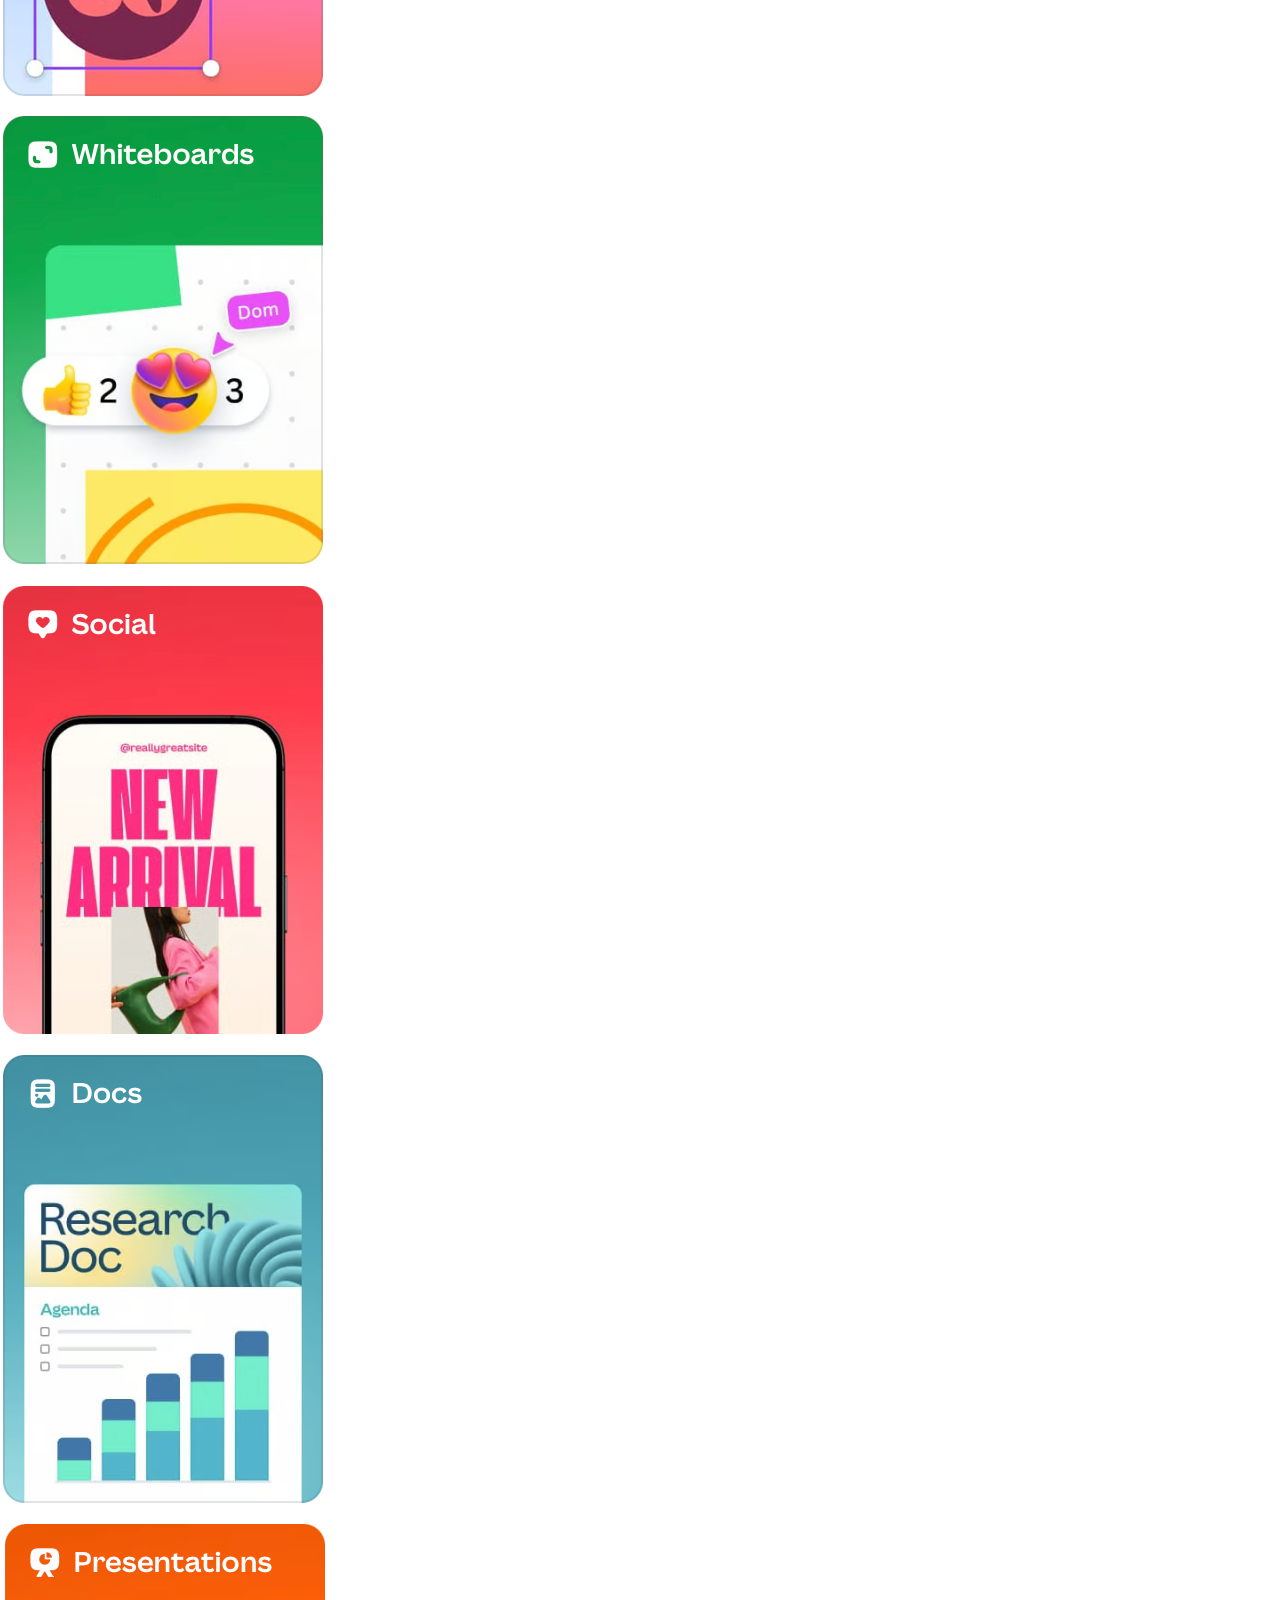
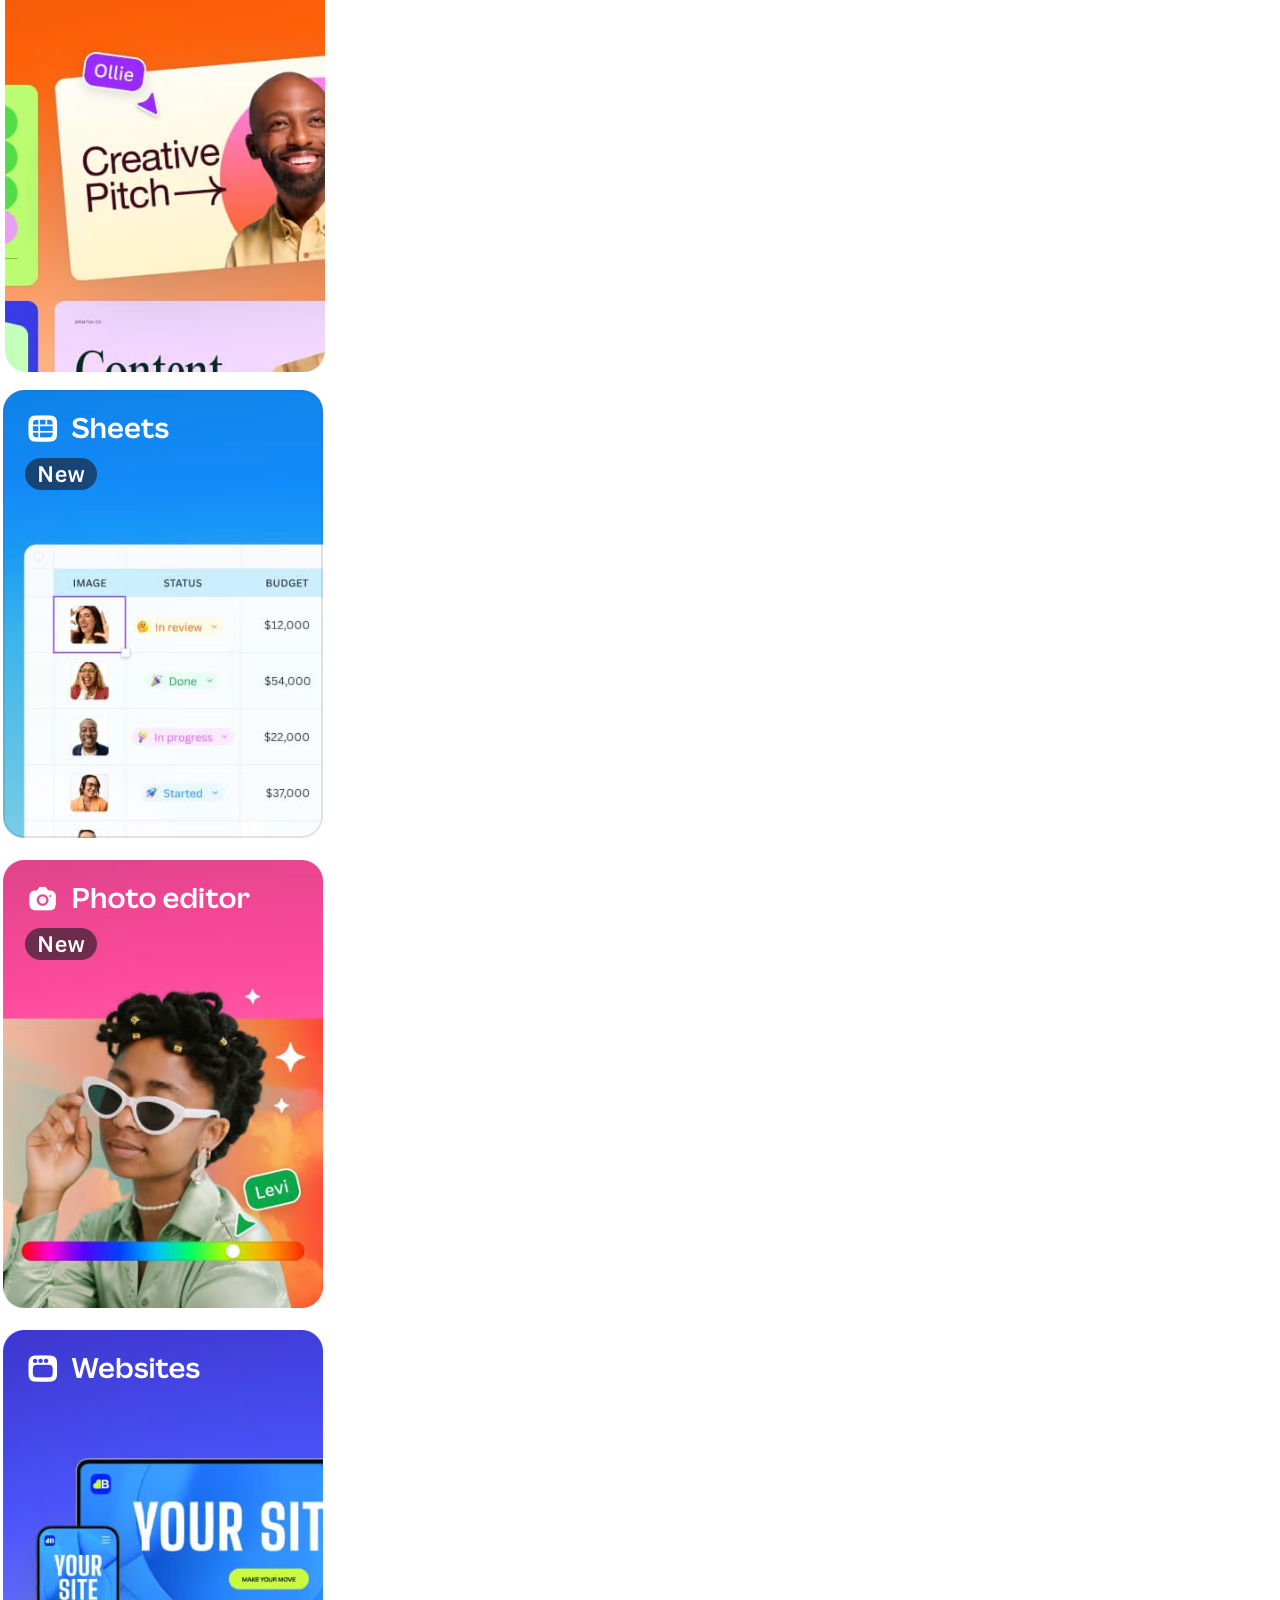
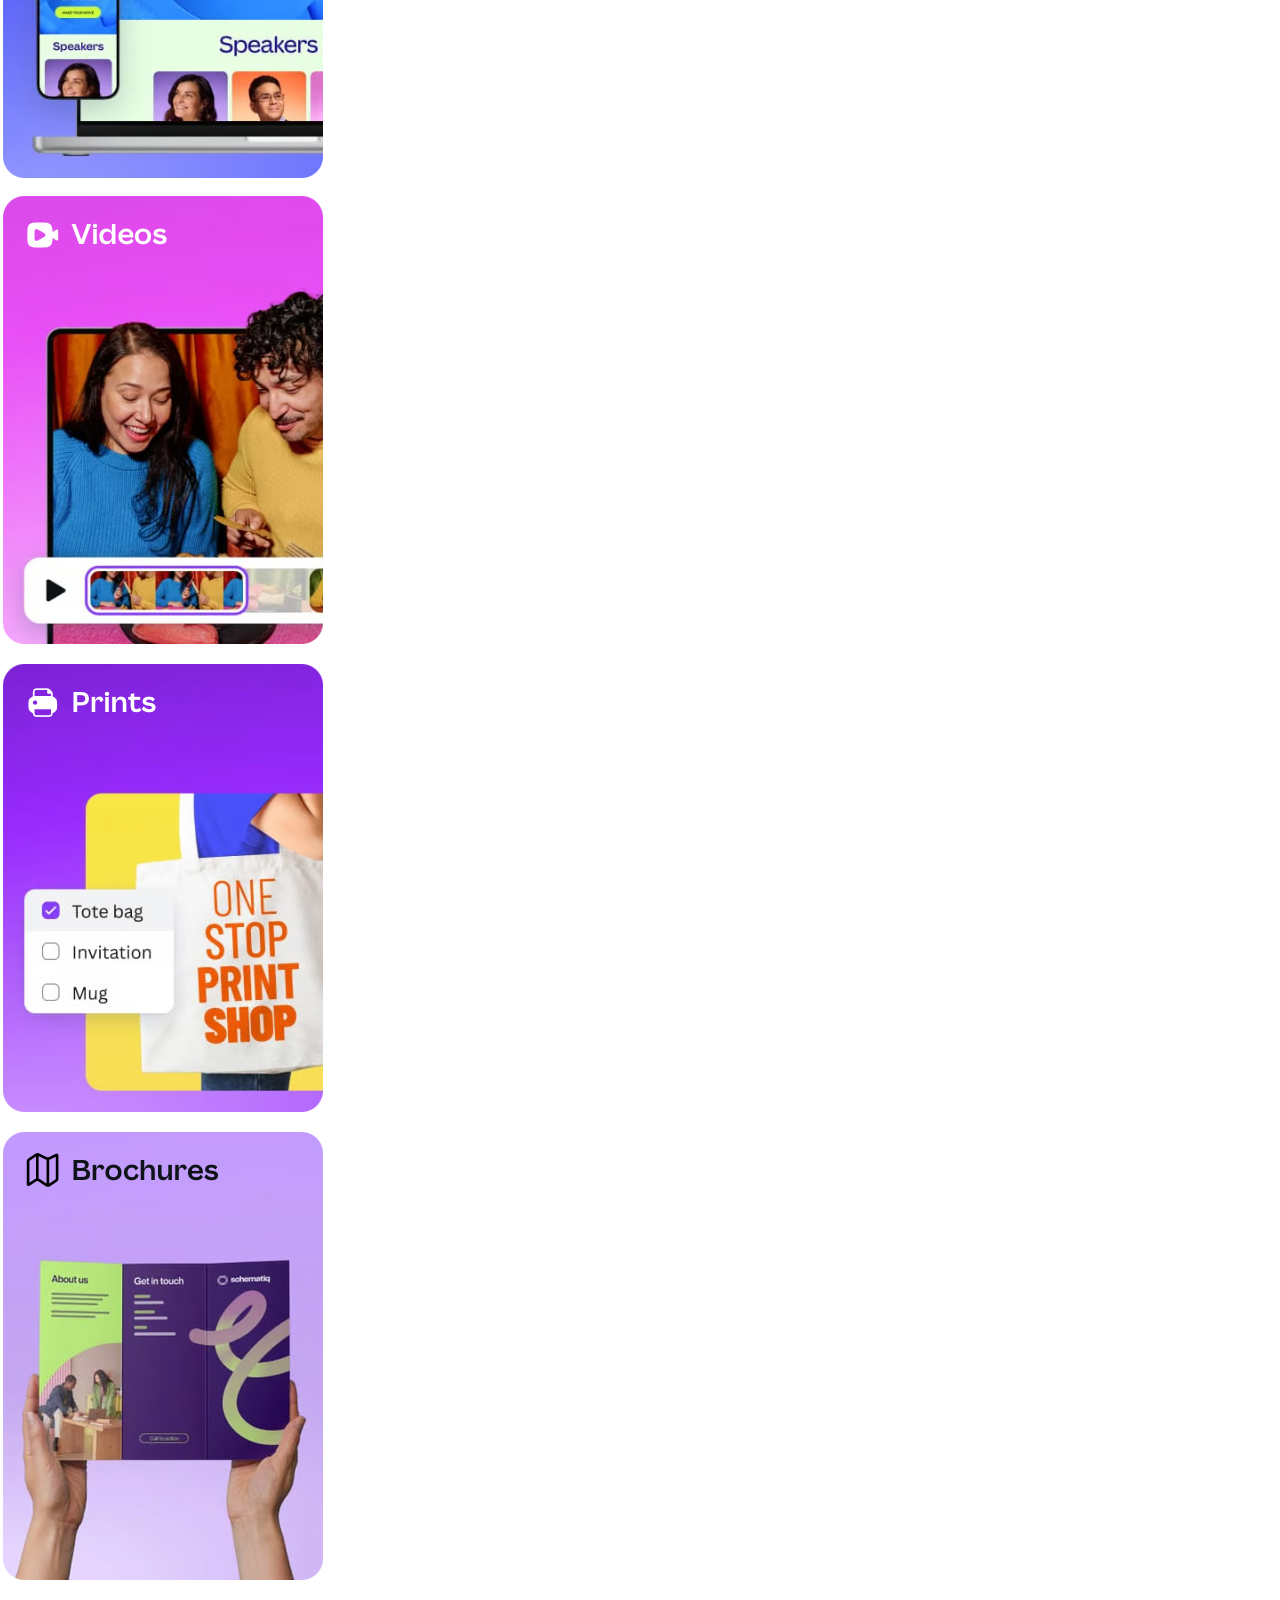
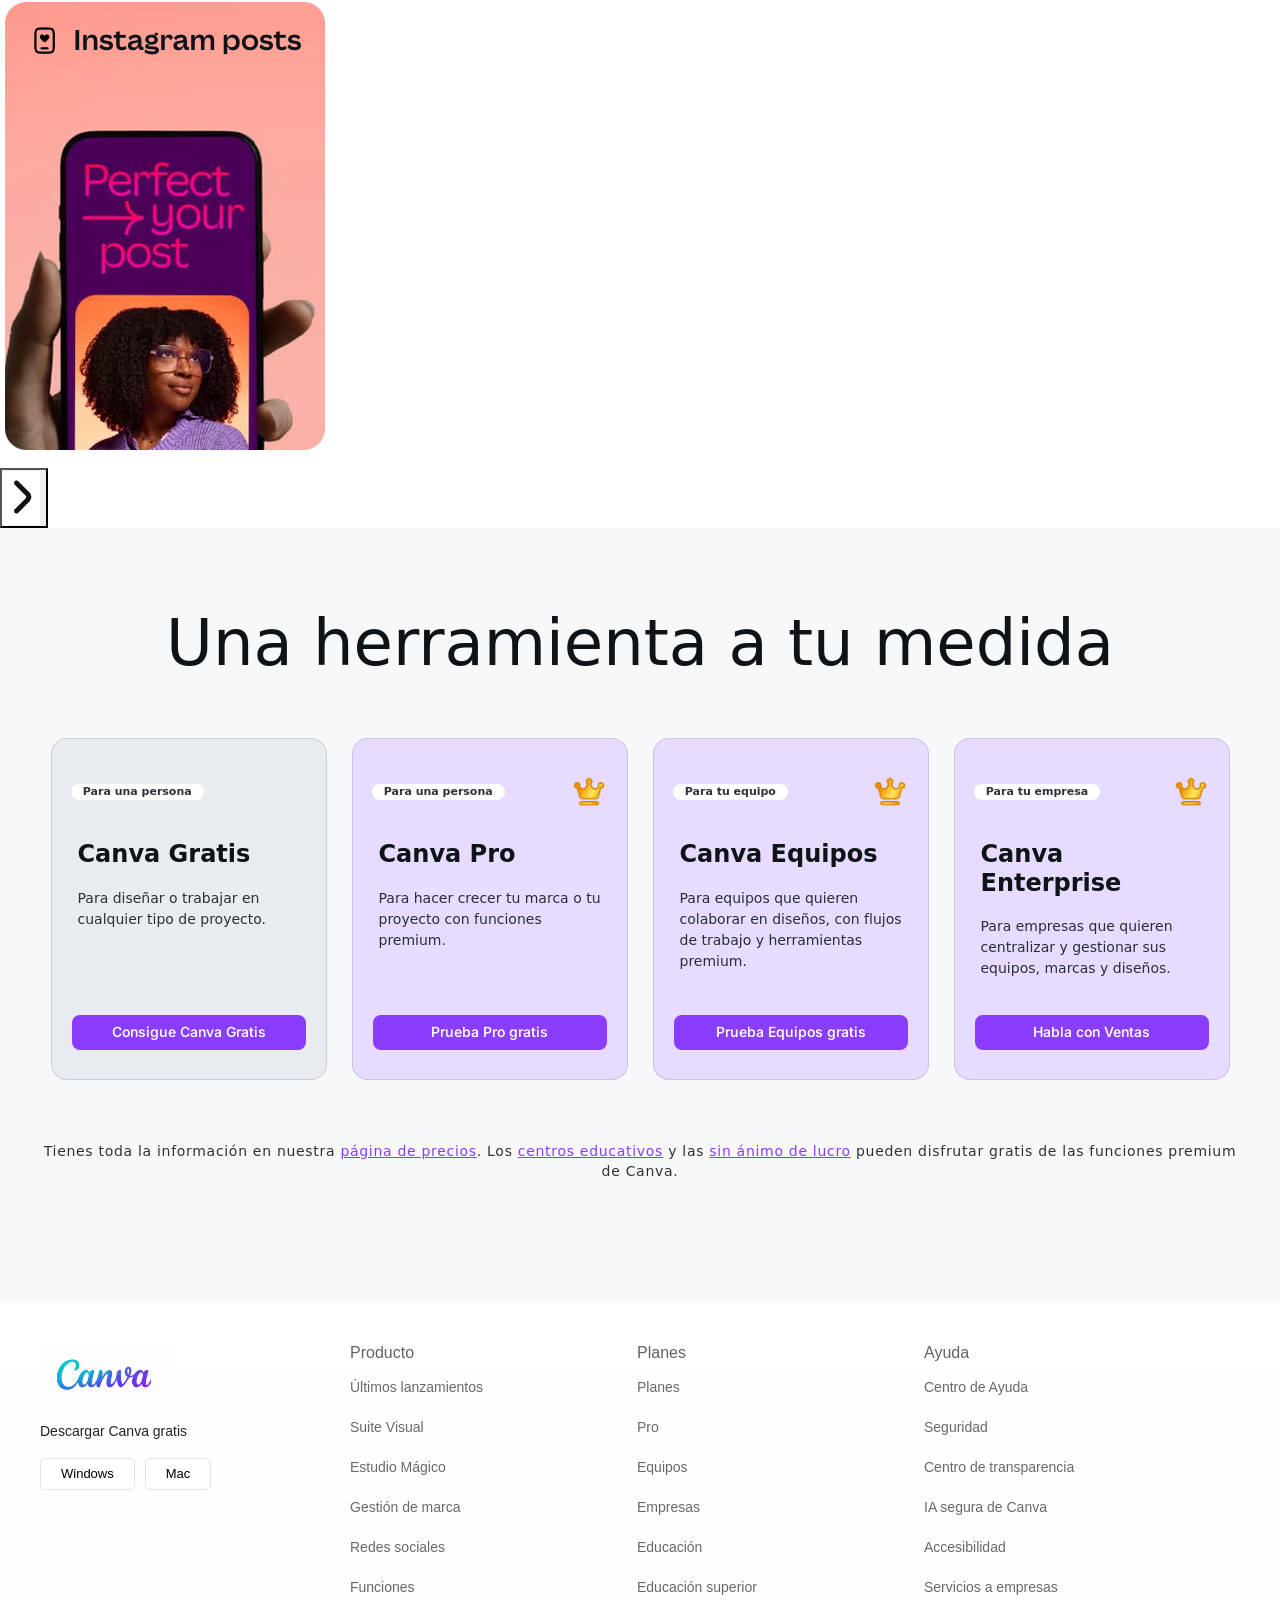
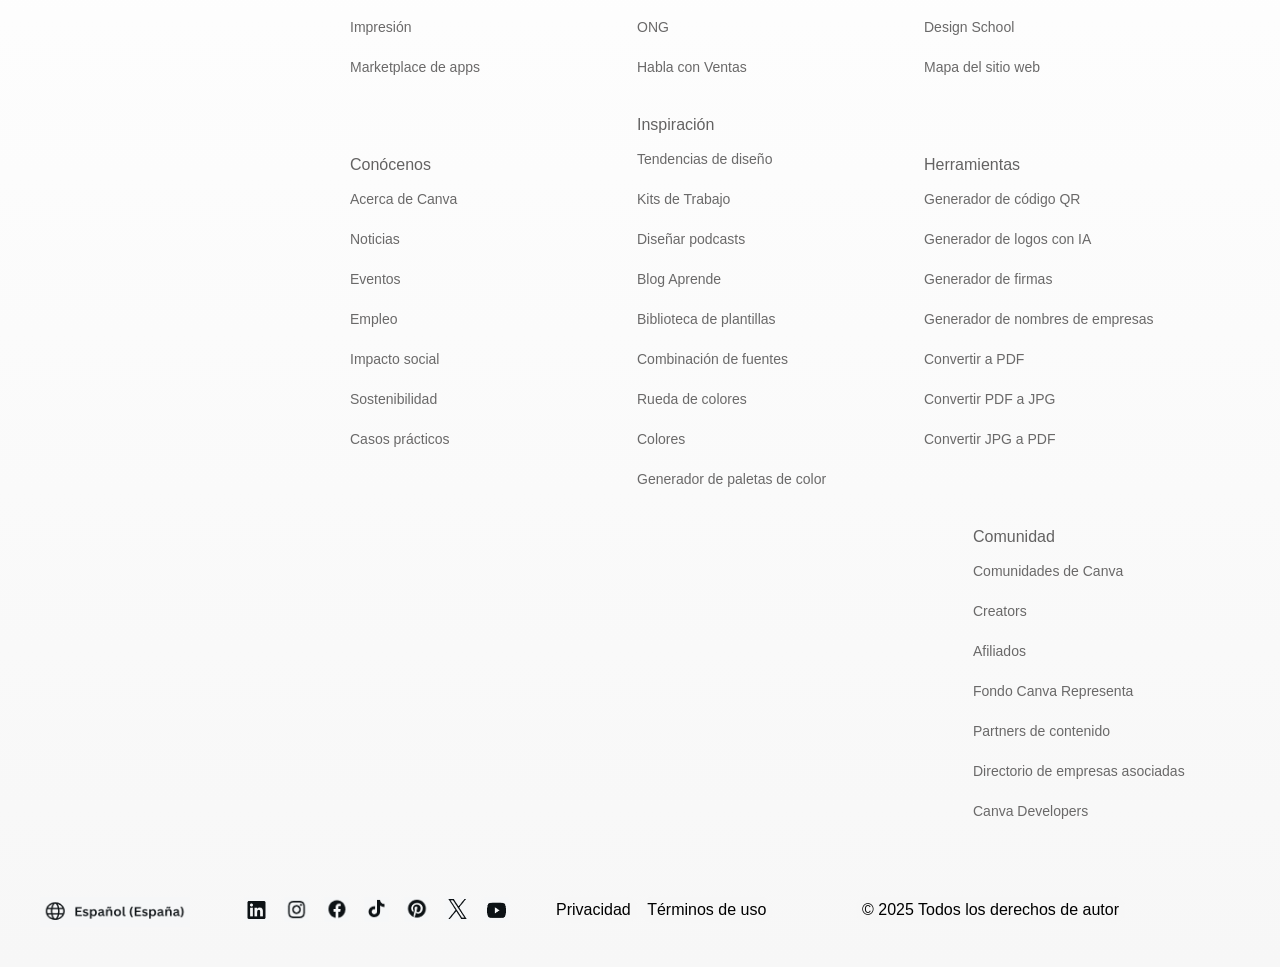
==== commit 7d6e6430: "Footer añadido al html de develop." ====
--- a/index.html
+++ b/index.html
@@ -202,7 +202,148 @@
 
         <!-- FORMULARIO -->
 
-        <!-- FOOTER -->
+         
+  <footer class="footer">
+    <div class="footer-wrapper">
+        <!-- bloque logo -->
+        <div class="footer-logo">
+            <img class="img-footer" src="componentes/footer/footer-img/Canva-logo.png" alt="Canva Logo">
+            <div class="descarga-texto">
+                <h8>Descargar Canva gratis</h8>
+            </div>
+    
+            <div class="footer-top desktop-buttons">
+                <button class="footer-button">Windows</button>
+                <button class="footer-button">Mac</button>
+            </div>
+    
+            <div class="store-buttons mobile-buttons">
+                <a href="#"><img src="componentes/footer/footer-img/google-play.png" alt="Google Play"></a>
+                <a href="#"><img src="componentes/footer/footer-img/app-store.png" alt="App Store"></a>
+            </div>
+        </div>
+
+      <!-- columnas -->
+      <div class="footer-bottom">
+        <div class="footer-column">
+          <p class="titulo-footer">Producto</p>
+          <ul class="footer-list">
+            <li>Últimos lanzamientos</li>
+            <li>Suite Visual</li>
+            <li>Estudio Mágico</li>
+            <li>Gestión de marca</li>
+            <li>Redes sociales</li>
+            <li>Funciones</li>
+            <li>Impresión</li>
+            <li>Marketplace de apps</li>
+          </ul>
+        </div>
+
+        <div class="footer-column">
+          <p class="titulo-footer">Planes</p>
+          <ul class="footer-list">
+            <li>Planes</li>
+            <li>Pro</li>
+            <li>Equipos</li>
+            <li>Empresas</li>
+            <li>Educación</li>
+            <li>Educación superior</li>
+            <li>ONG</li>
+            <li>Habla con Ventas</li>
+          </ul>
+        </div>
+
+        <div class="footer-column">
+          <p class="titulo-footer">Ayuda</p>
+          <ul class="footer-list">
+            <li>Centro de Ayuda</li>
+            <li>Seguridad</li>
+            <li>Centro de transparencia</li>
+            <li>IA segura de Canva</li>
+            <li>Accesibilidad</li>
+            <li>Servicios a empresas</li>
+            <li>Design School</li>
+            <li>Mapa del sitio web</li>
+          </ul>
+        </div>
+
+        <div class="footer-column">
+          <p class="titulo-footer">Conócenos</p>
+          <ul class="footer-list">
+            <li>Acerca de Canva</li>
+            <li>Noticias</li>
+            <li>Eventos</li>
+            <li>Empleo</li>
+            <li>Impacto social</li>
+            <li>Sostenibilidad</li>
+            <li>Casos prácticos</li>
+          </ul>
+        </div>
+
+        <div class="footer-column">
+          <p class="titulo-footer">Inspiración</p>
+          <ul class="footer-list">
+            <li>Tendencias de diseño</li>
+            <li>Kits de Trabajo</li>
+            <li>Diseñar podcasts</li>
+            <li>Blog Aprende</li>
+            <li>Biblioteca de plantillas</li>
+            <li>Combinación de fuentes</li>
+            <li>Rueda de colores</li>
+            <li>Colores</li>
+            <li>Generador de paletas de color</li>
+          </ul>
+        </div>
+
+        <div class="footer-column">
+          <p class="titulo-footer">Herramientas</p>
+          <ul class="footer-list">
+            <li>Generador de código QR</li>
+            <li>Generador de logos con IA</li>
+            <li>Generador de firmas</li>
+            <li>Generador de nombres de empresas</li>
+            <li>Convertir a PDF</li>
+            <li>Convertir PDF a JPG</li>
+            <li>Convertir JPG a PDF</li>
+          </ul>
+        </div>
+
+        <div class="footer-column" style="margin-left: auto; text-align: left;">
+          <p class="titulo-footer">Comunidad</p>
+          <ul class="footer-list">
+            <li>Comunidades de Canva</li>
+            <li>Creators</li>
+            <li>Afiliados</li>
+            <li>Fondo Canva Representa</li>
+            <li>Partners de contenido</li>
+            <li>Directorio de empresas asociadas</li>
+            <li>Canva Developers</li>
+          </ul>
+        </div>
+      </div>
+    </div>
+    <div class="row footer-final">
+        <div class="col-xl-2 col-md-3">
+            <img src="/componentes/footer/footer-img/espania.png" width=150px height=30px>
+        </div>
+        <div class="col-xl-3  col-md-9" style="display: flex; gap: 15px;">
+            <img src="/componentes/footer/footer-img/linkedin.png" width=25px height=25px>
+            <img src="/componentes/footer/footer-img/instagram.png" width=25px height=25px>
+            <img src="/componentes/footer/footer-img/facebook.png" width=25px height=25px>
+            <img src="/componentes/footer/footer-img/tiktok.png" width=25px height=25px>
+            <img src="/componentes/footer/footer-img/pinterest.png" width=25px height=25px>
+            <img src="/componentes/footer/footer-img/tw.png" width=25px height=25px>
+            <img src="/componentes/footer/footer-img/youtube.png" width=25px height=25px>
+        </div>
+        <div class="col-xl-3 col-md-4">
+            <button class="boton-final">Privacidad</button>
+            <button class="boton-final">Términos de uso</button>
+        </div>
+        <div class="col-xl-4 col-md-8">
+            <button class="boton-final">© 2025 Todos los derechos de autor</button>
+        </div>
+    </div>
+  </footer>
     
     <!--JS DEL TRABAJO-->
     <script type="text/javascript" src="componentes/cards/js/cards.js"></script>
--- a/componentes/footer/css/footer.css
+++ b/componentes/footer/css/footer.css
@@ -203,4 +203,7 @@
     gap: 10px;
     margin-top: 15px;
   }
+}
+.footer-final {
+  margin-top: 60px;
 }
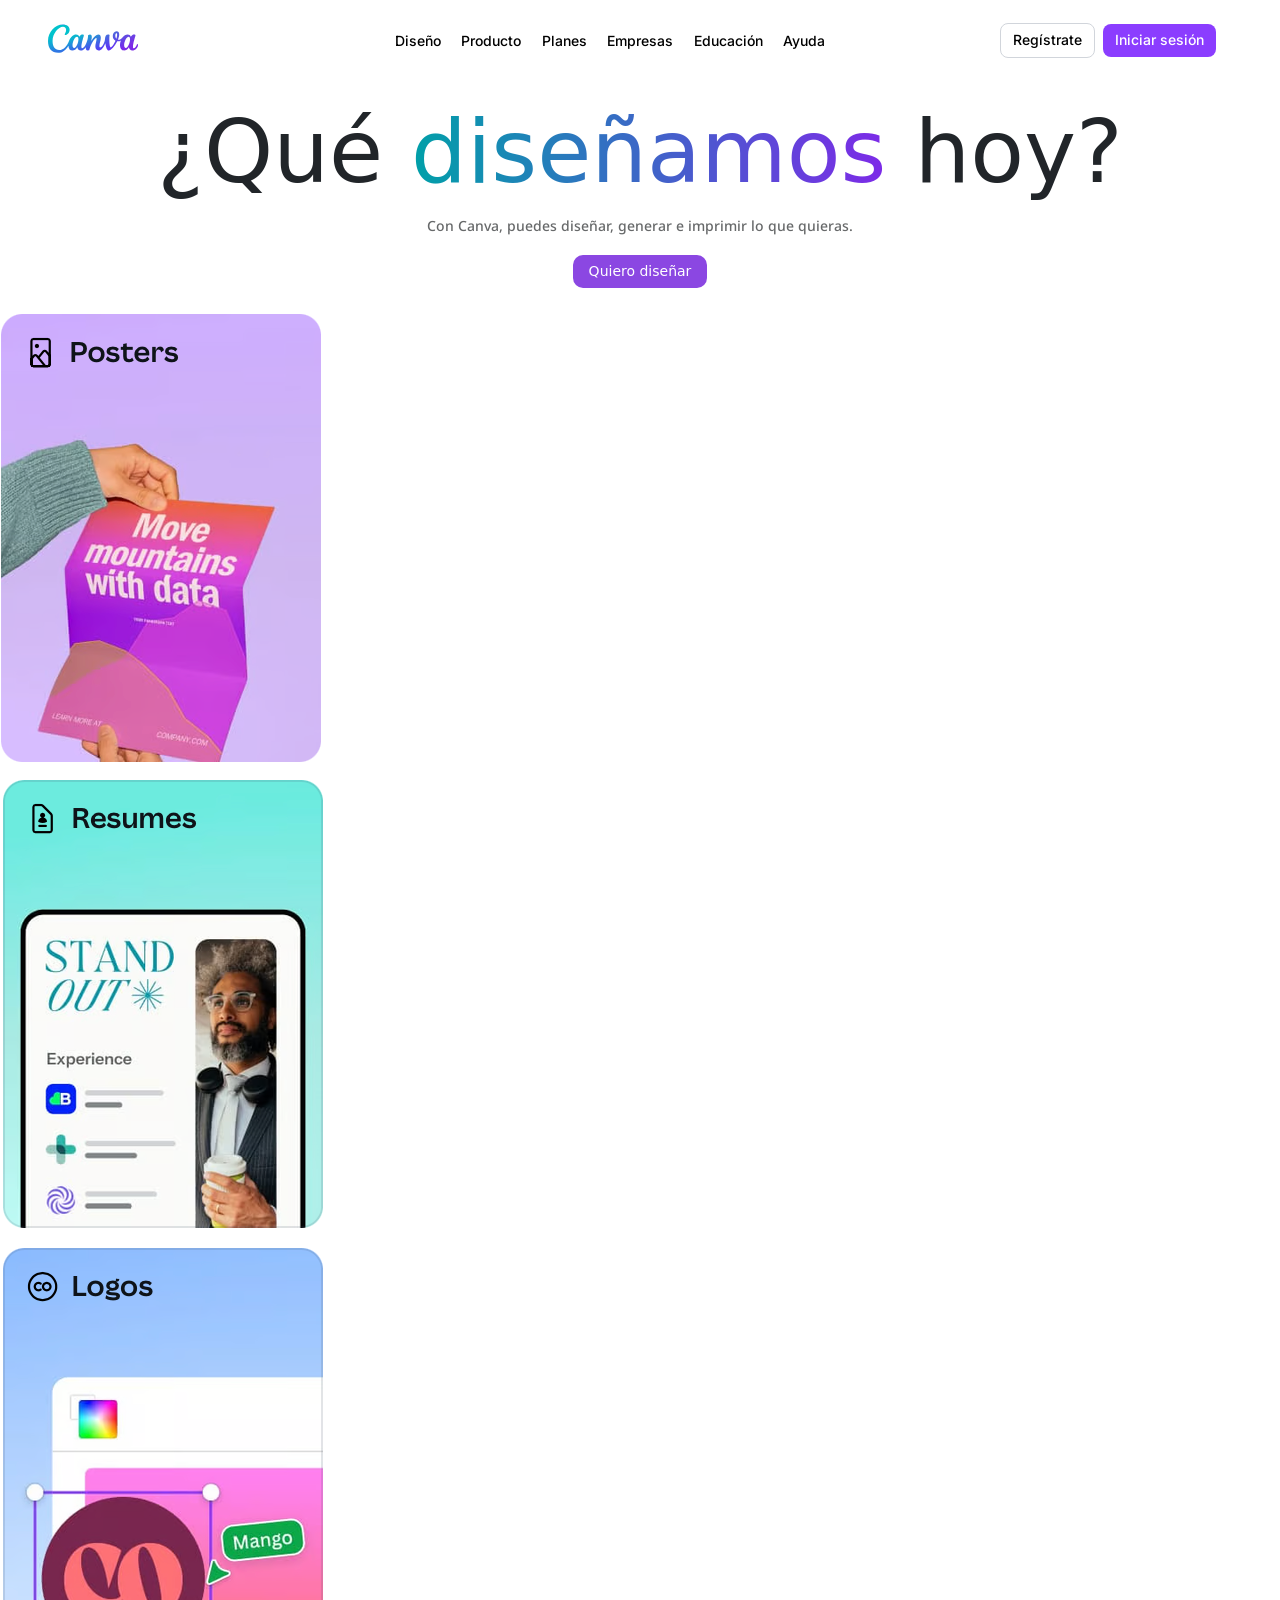
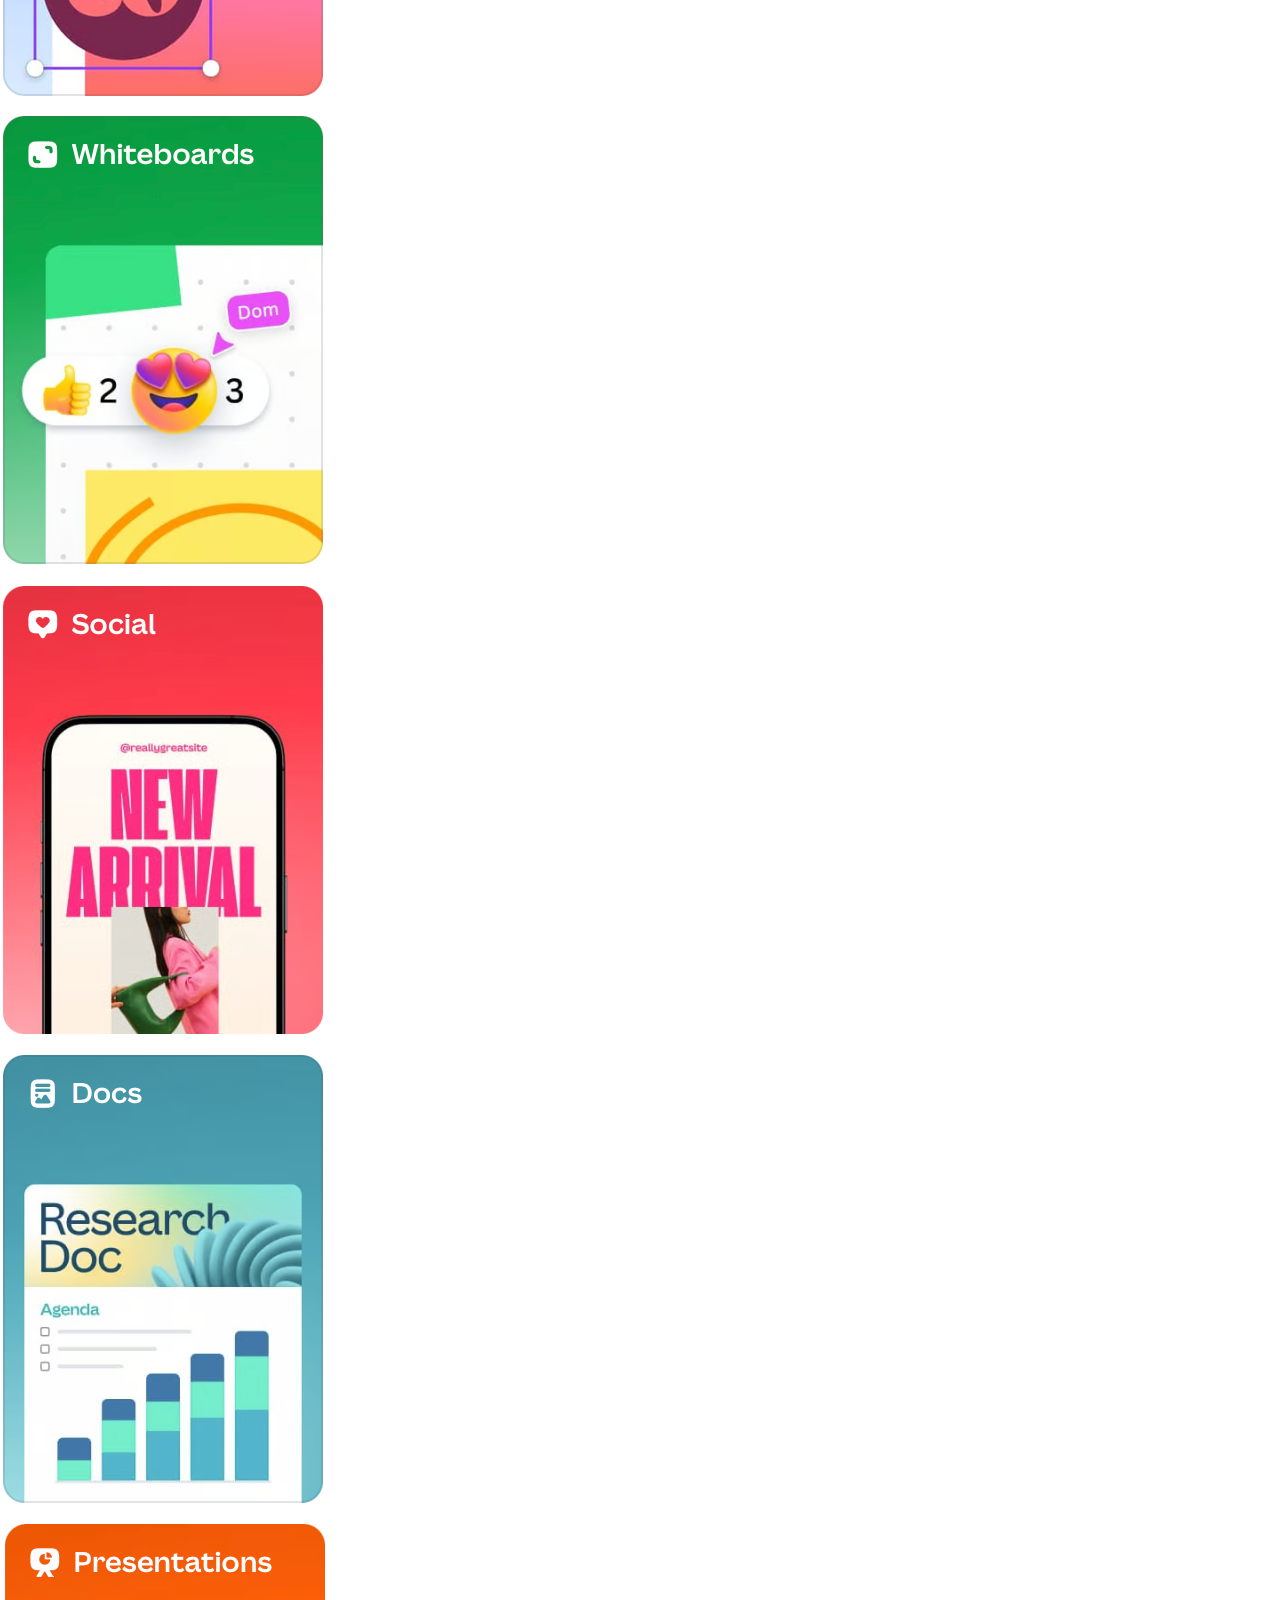
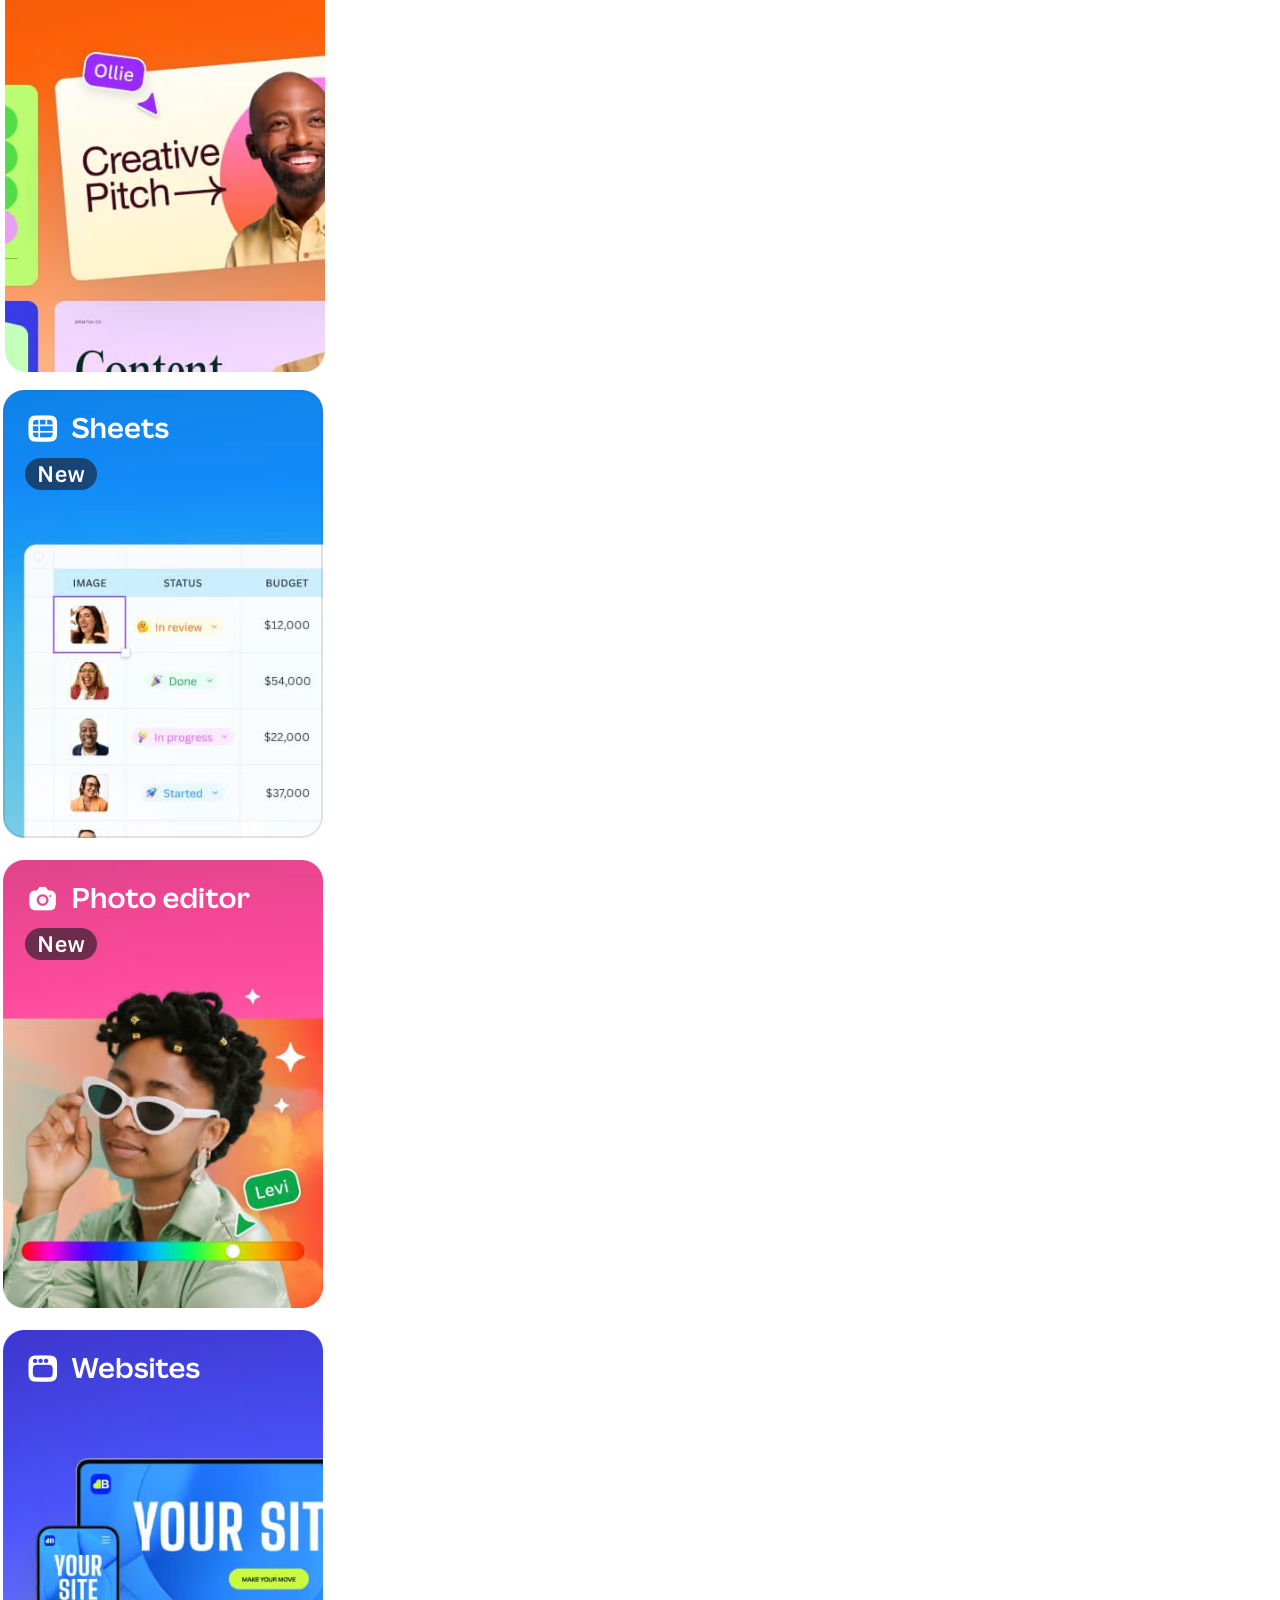
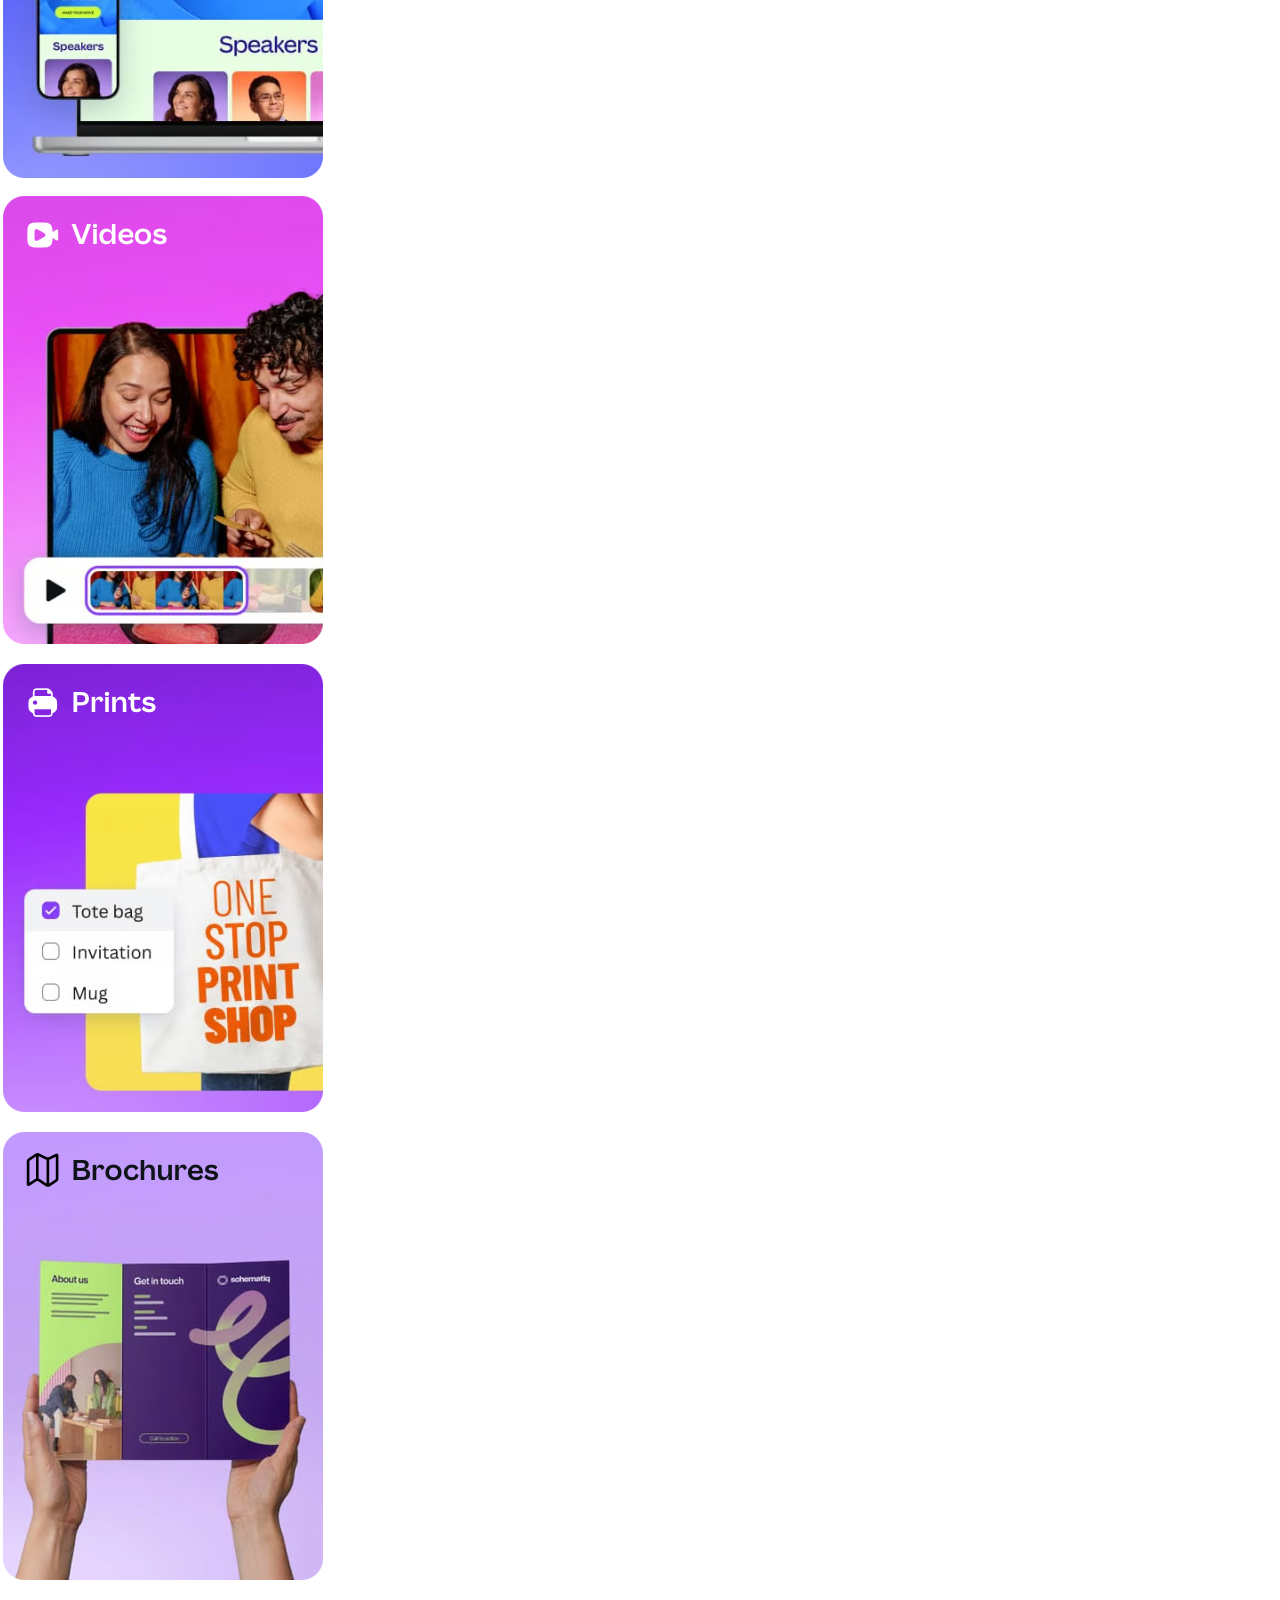
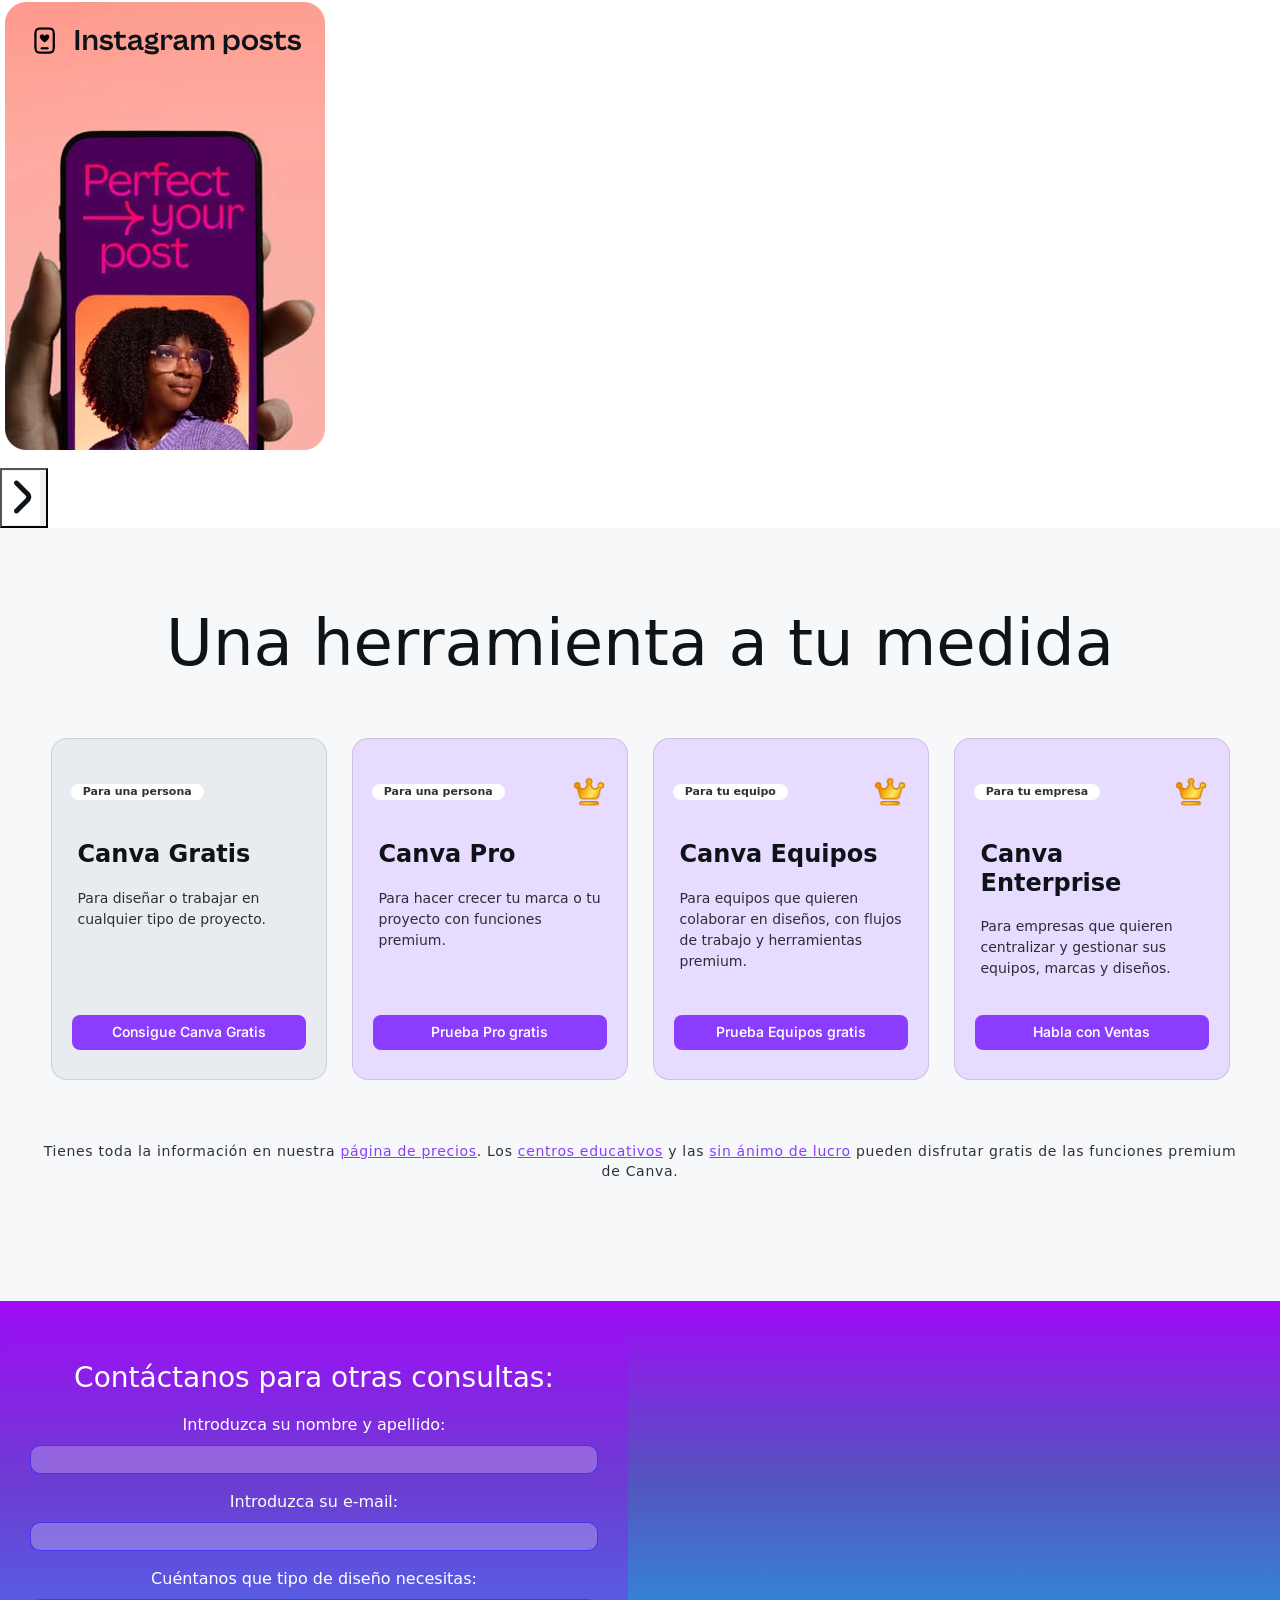
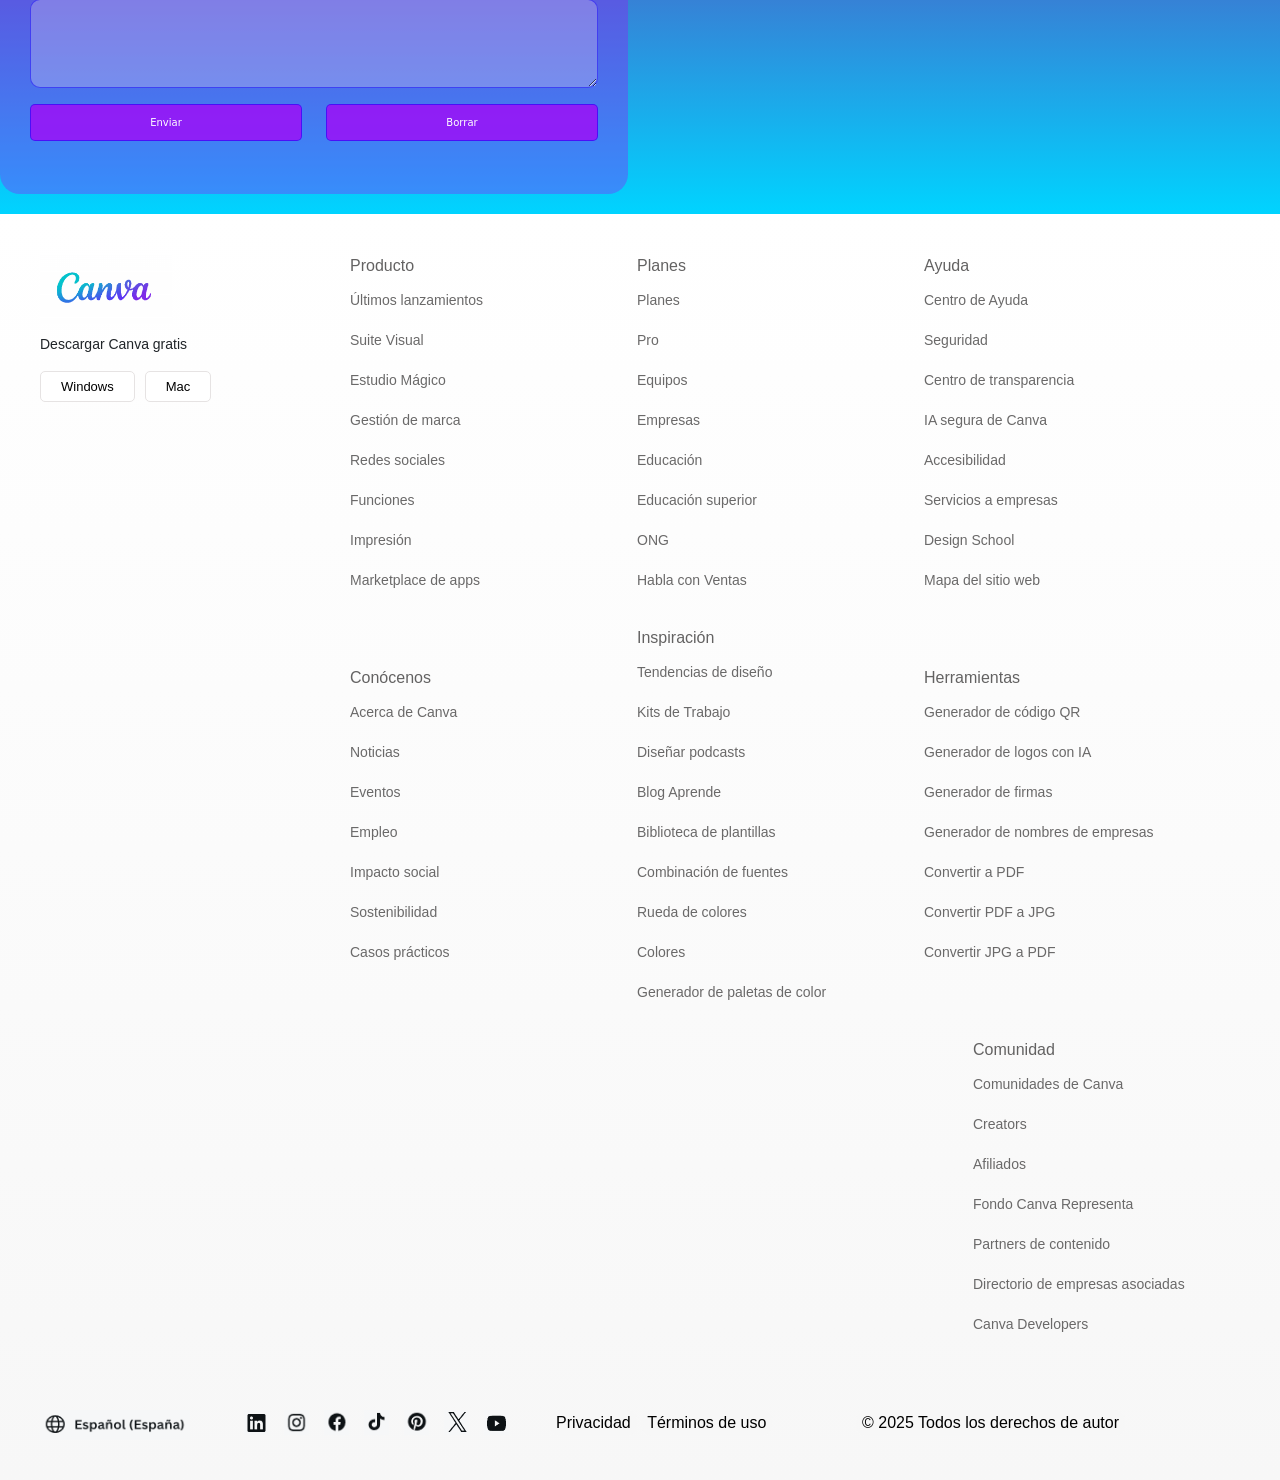
==== commit cb897bf3: "despues de borrar el lock y el head/lock intentando solucionar" ====
--- a/index.html
+++ b/index.html
@@ -201,8 +201,53 @@
         </div>
 
         <!-- FORMULARIO -->
-
-         
+        <div class="formularioCanva">
+        <div class="container-fluid">
+            <div class="row align-items-center">
+                <!-- Columna del formulario (izquierda) -->
+                <div class="col-md-6"> 
+                    <div class="estilo_formulario">
+                        <div class="encabezadoForm">
+                            <h3 class="contactar">Contáctanos para otras consultas:</h3>
+                        </div>
+                        <form class="formulario" action="*">
+                            <div class="mb-3">
+                                <label class="form-label">Introduzca su nombre y apellido:</label>
+                                <input class="form-control relleno" type="text" name="nombre">
+                            </div>
+                            <div class="mb-3">
+                                <label class="form-label">Introduzca su e-mail:</label>
+                                <input class="form-control relleno" type="text" name="email">
+                            </div>
+                            <div class="mb-3">
+                                <label class="form-label">Cuéntanos que tipo de diseño necesitas:</label>
+                                <textarea class="form-control" name="consulta" rows="5"></textarea>
+                            </div>
+                            <div class="row">
+                                <div class="col-md-6 mb-2">
+                                    <input class="envio w-100" type="submit" value="Enviar">
+                                </div>
+                                <div class="col-md-6 mb-2">
+                                    <input class="borro w-100" type="reset" value="Borrar">
+                                </div>
+                            </div>
+                        </form>
+                    </div>
+                </div>
+                <!-- Columna del video (derecha) -->
+                <div class="col-md-6">
+                    <div class="apartadoVideo">
+                        <video autoplay muted loop class="w-100">
+                            <source src="componentes/formulario/video/intFormulario.mp4" type="video/mp4">
+                            Tu navegador no soporta el elemento video.
+                        </video>
+                    </div>
+                </div>
+            </div>
+        </div>
+    </div>
+
+        <!-- FOOTER -->
   <footer class="footer">
     <div class="footer-wrapper">
         <!-- bloque logo -->
@@ -324,16 +369,16 @@
     </div>
     <div class="row footer-final">
         <div class="col-xl-2 col-md-3">
-            <img src="/componentes/footer/footer-img/espania.png" width=150px height=30px>
+            <img src="componentes/footer/footer-img/espania.png" width=150px height=30px>
         </div>
         <div class="col-xl-3  col-md-9" style="display: flex; gap: 15px;">
-            <img src="/componentes/footer/footer-img/linkedin.png" width=25px height=25px>
-            <img src="/componentes/footer/footer-img/instagram.png" width=25px height=25px>
-            <img src="/componentes/footer/footer-img/facebook.png" width=25px height=25px>
-            <img src="/componentes/footer/footer-img/tiktok.png" width=25px height=25px>
-            <img src="/componentes/footer/footer-img/pinterest.png" width=25px height=25px>
-            <img src="/componentes/footer/footer-img/tw.png" width=25px height=25px>
-            <img src="/componentes/footer/footer-img/youtube.png" width=25px height=25px>
+            <img src="componentes/footer/footer-img/linkedin.png" width=25px height=25px>
+            <img src="componentes/footer/footer-img/instagram.png" width=25px height=25px>
+            <img src="componentes/footer/footer-img/facebook.png" width=25px height=25px>
+            <img src="componentes/footer/footer-img/tiktok.png" width=25px height=25px>
+            <img src="componentes/footer/footer-img/pinterest.png" width=25px height=25px>
+            <img src="componentes/footer/footer-img/tw.png" width=25px height=25px>
+            <img src="componentes/footer/footer-img/youtube.png" width=25px height=25px>
         </div>
         <div class="col-xl-3 col-md-4">
             <button class="boton-final">Privacidad</button>
--- a/componentes/formulario/css/formulario.css
+++ b/componentes/formulario/css/formulario.css
@@ -0,0 +1,103 @@
+/*                   SECTION FORMULARIO                     */
+.formularioCanva {
+  background: #a00af7;
+  background: linear-gradient(180deg,rgba(160, 10, 247, 1) 0%, rgba(84, 84, 191, 1) 35%, rgba(0, 212, 255, 1) 100%);
+  width: auto;
+  color: white;
+  margin: 0;
+  padding: 20px 0;
+}
+
+.invitVideo video {
+  border-radius: 15px;
+}
+
+.estilo_formulario {
+  background : #a00af753;
+  border-radius: 20px;
+  margin-top: 10px;
+  text-align:start;
+  /*margin: 0; /* Elimina el margin anterior */
+  padding: 30px; /* Agrega padding en lugar de margin */
+}
+
+.encabezadoForm{
+  text-align: center;
+}
+
+.contactar h3 {
+  font-size: 30px;
+  text-align: center;
+}
+
+.formulario {
+  padding-top: 10px;
+  justify-content: center;
+  text-align: center;
+}
+
+.relleno{
+  background: rgba(219, 207, 237, 0.308);
+  border: 1px solid rgba(16, 0, 247, 0.536);
+  border-radius: 10px;
+}
+
+section div form input[type="text"], textarea {
+  font-size: 10px;
+  width: 70%;
+  padding: 10px;
+  margin-bottom: 15px;
+  border: 1px solid rgba(16, 0, 247, 0.536);
+  border-radius: 10px;
+  background: rgba(219, 207, 237, 0.308);
+}
+
+.form-control {
+  background: rgba(219, 207, 237, 0.308);
+  border: 1px solid rgba(16, 0, 247, 0.536);
+  border-radius: 10px;
+  font-size: 10px;
+}
+
+.form-control:focus {
+  background: white; /* Esto permitirá que cambie a blanco al hacer focus */
+  border-color: rgba(16, 0, 247, 0.536);
+  box-shadow: 0 0 0 0.2rem rgba(16, 0, 247, 0.2);
+}
+
+input[type="submit"], input[type="reset"] {
+  font-size: 10px;
+  color: white;
+  width: 10%;
+  padding: 10px;
+  margin-bottom: 15px;
+  border: 1px solid rgba(16, 0, 247, 0.536);
+  border-radius: 5px;
+  background: #a00af7cf;
+  cursor: pointer;
+}
+
+.envio:hover{
+  background: rgba(5, 241, 119, 0.621);
+}
+
+.borro:hover{
+  background: rgba(20, 255, 251, 0.637);
+}
+
+.apartadoVideo video {
+  width: 100%;
+  height: auto;
+  border-radius: 20px;
+}
+
+@media (max-width: 768px) {
+  .estilo_formulario {
+    margin-bottom: 20px;
+  }
+  
+  input[type="submit"],
+  input[type="reset"] {
+    width: 100%;
+  }
+}
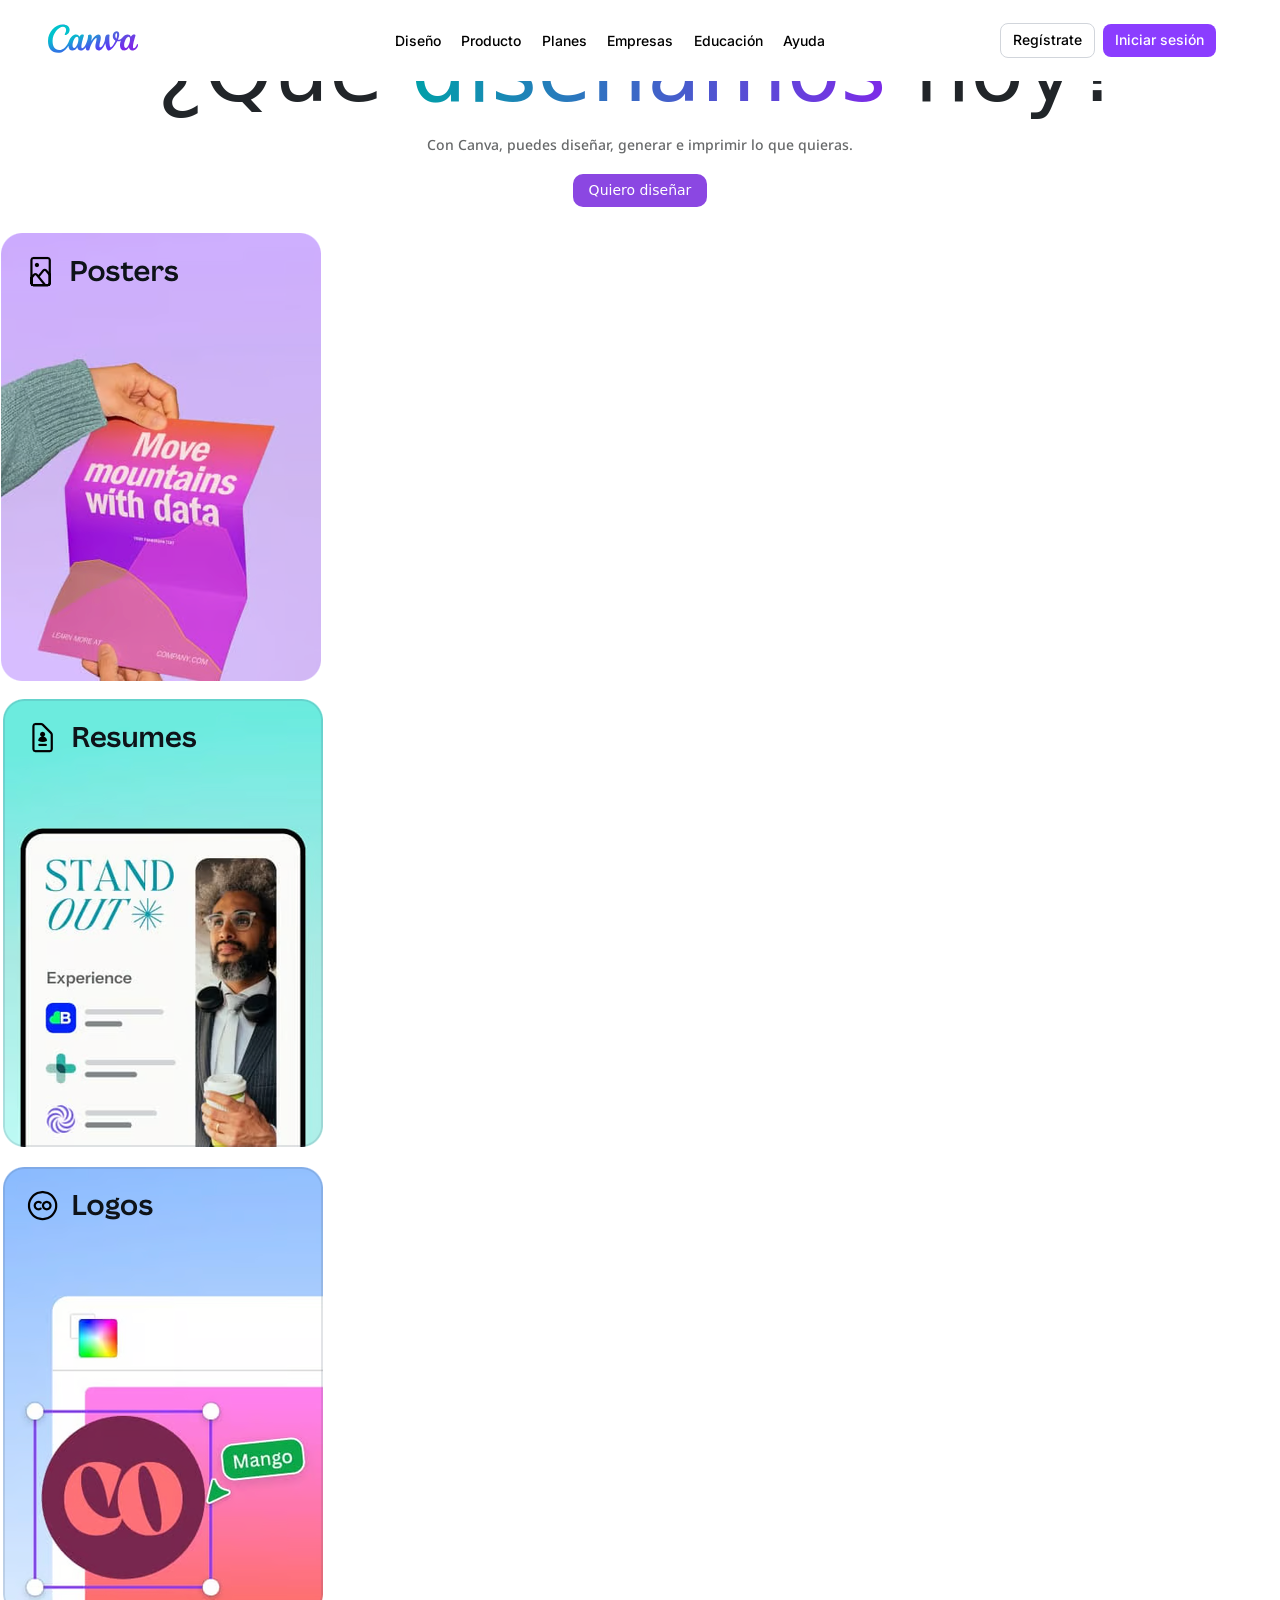
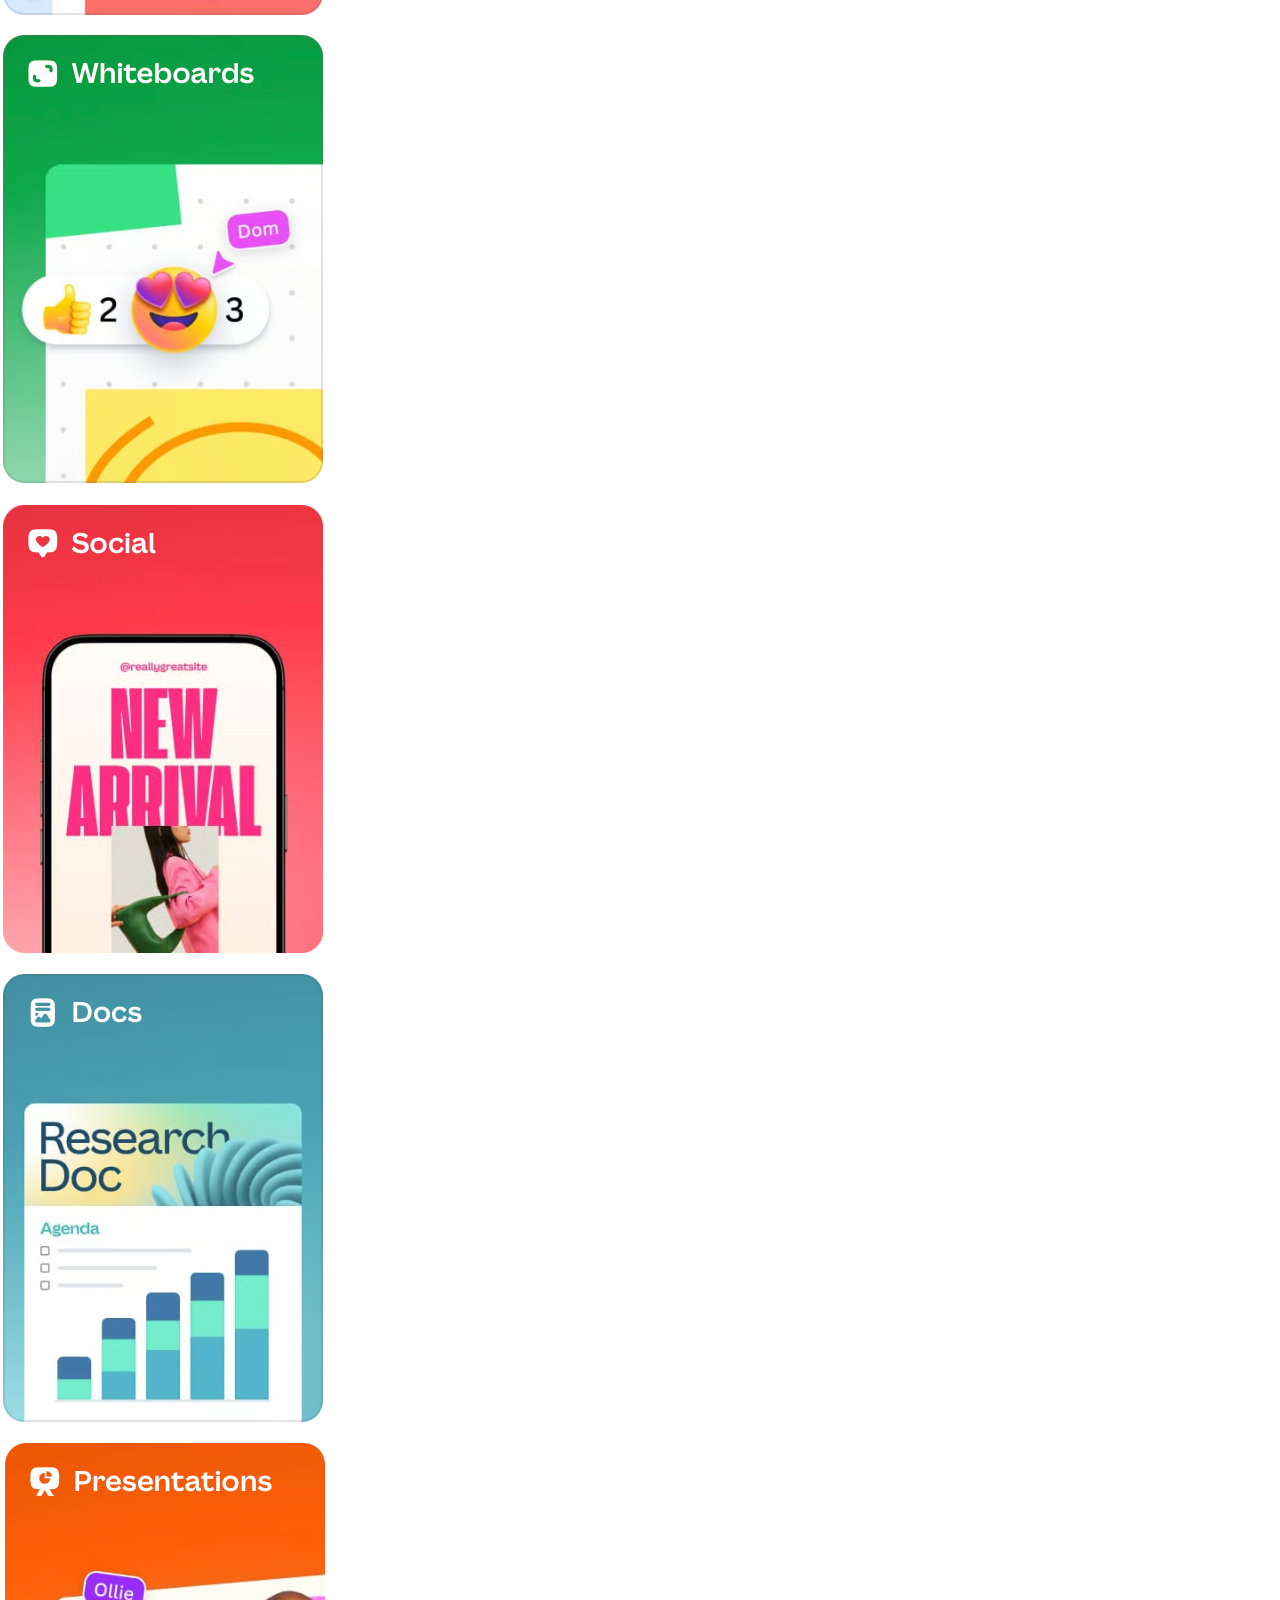
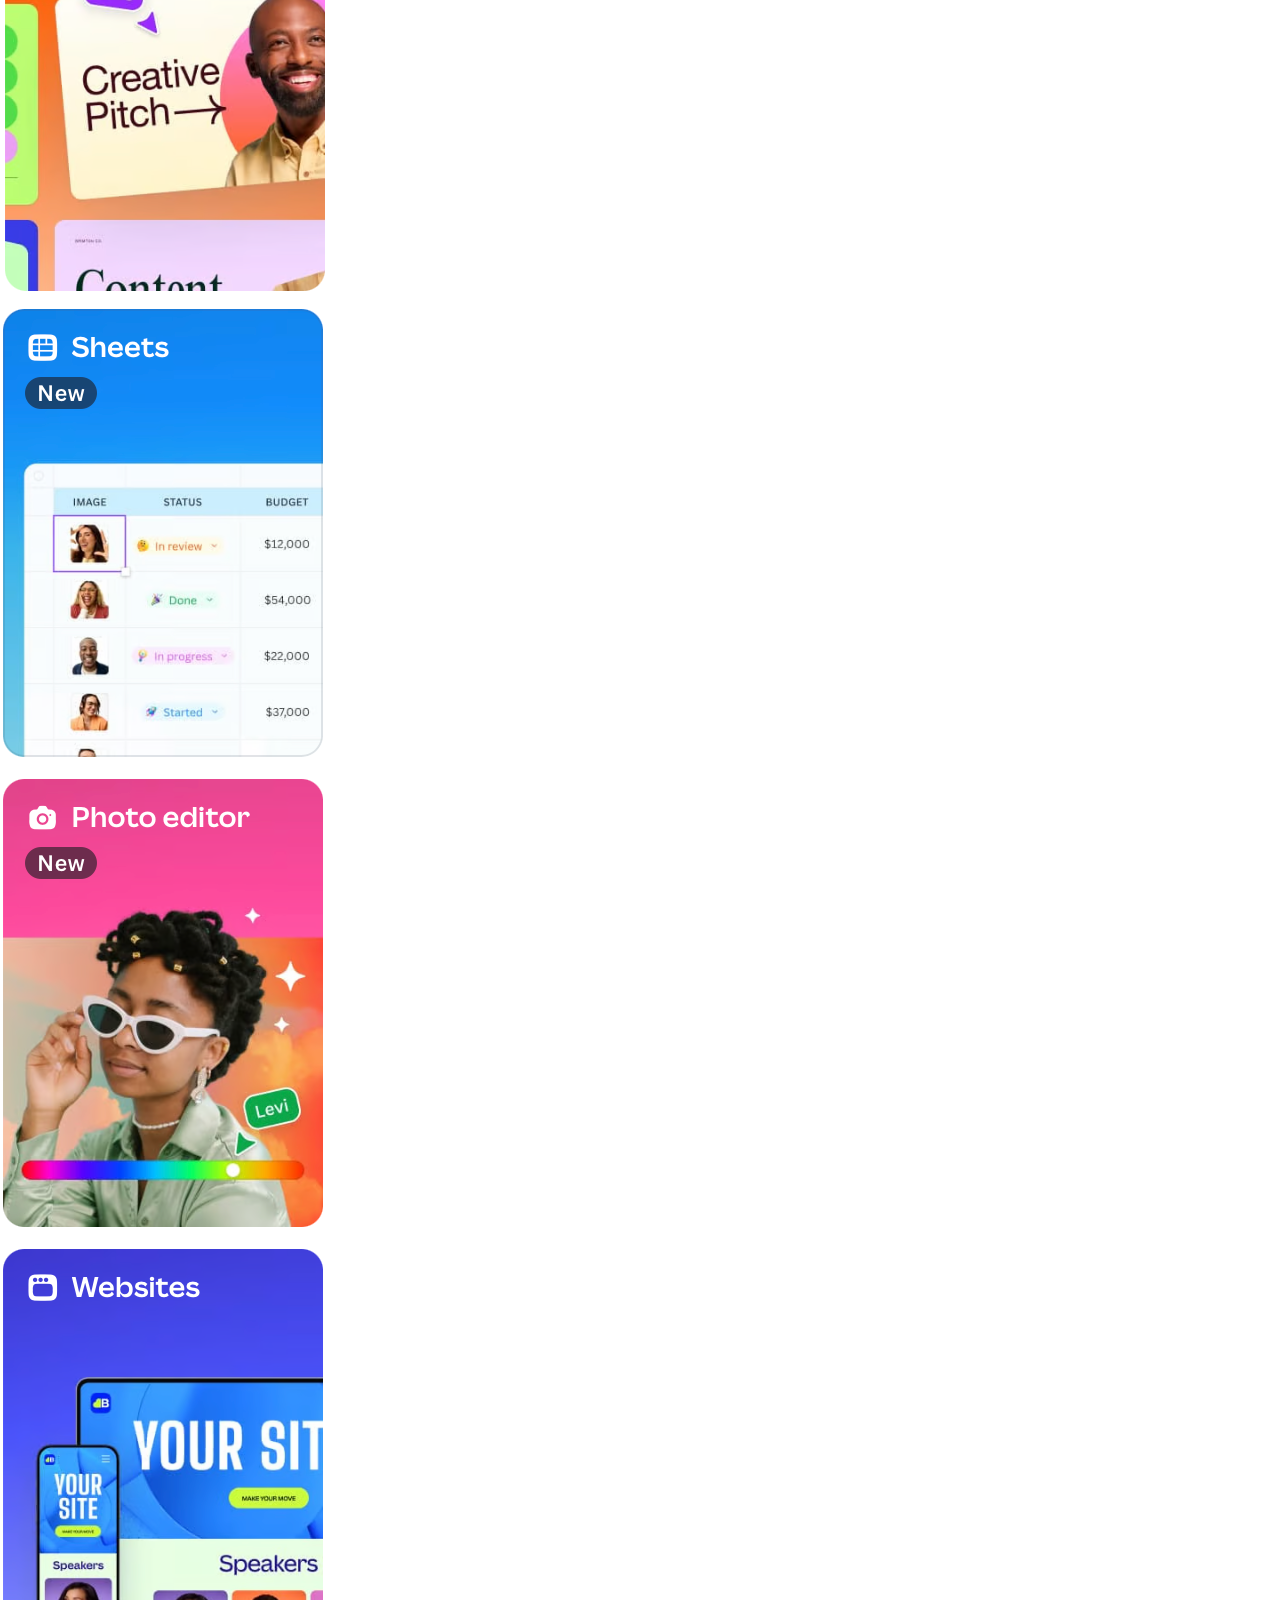
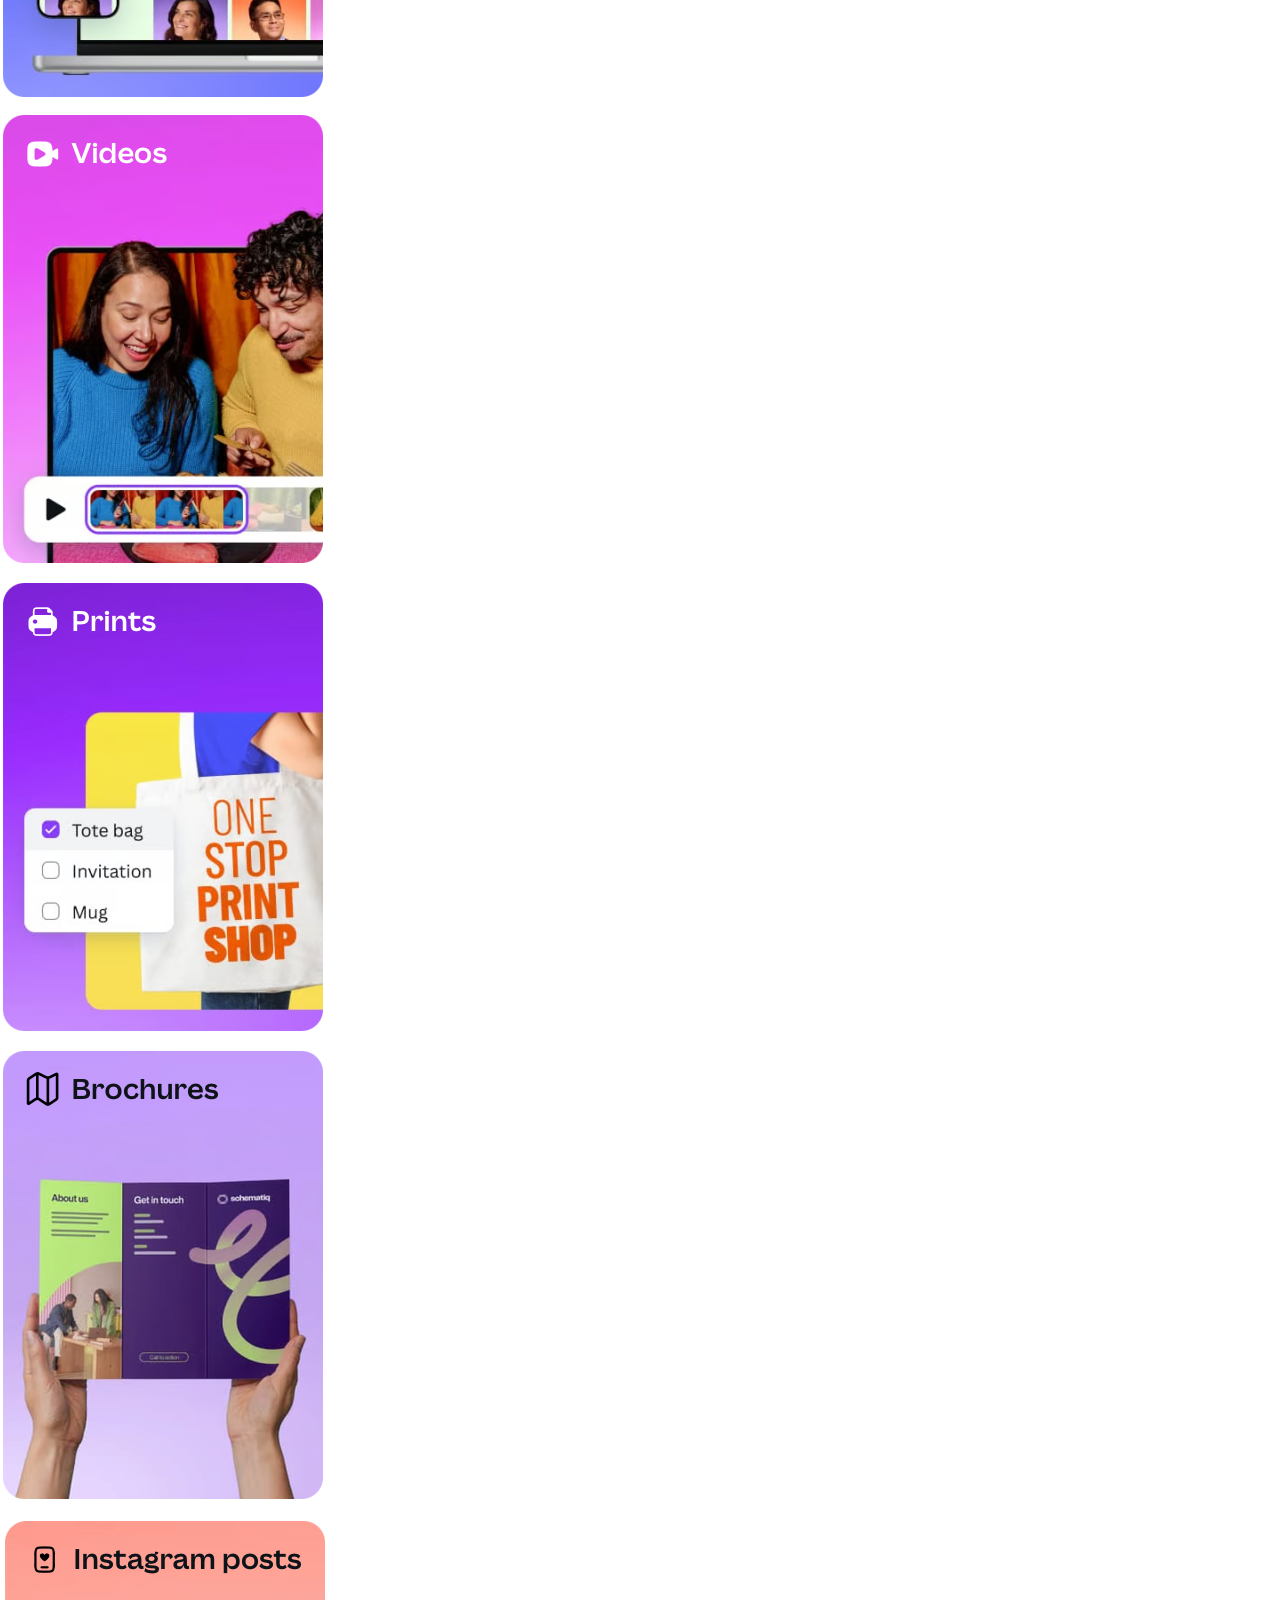
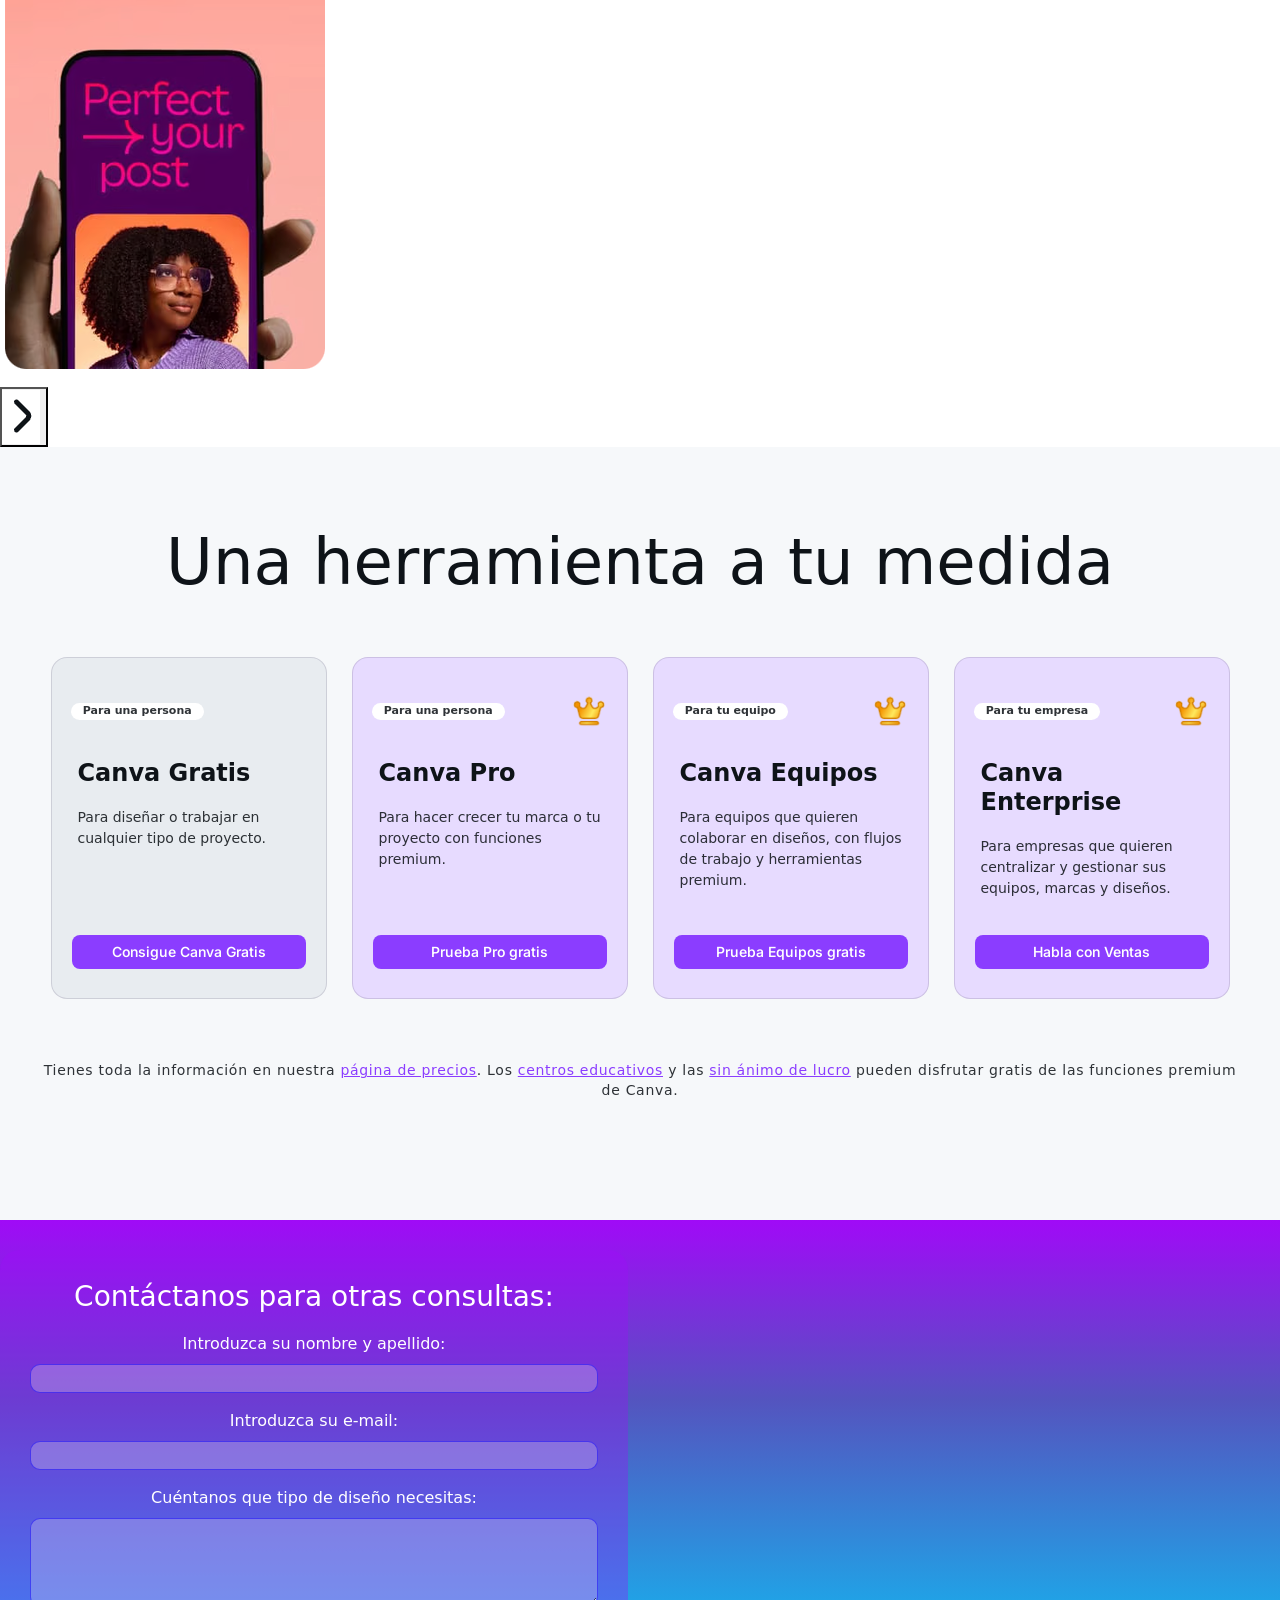
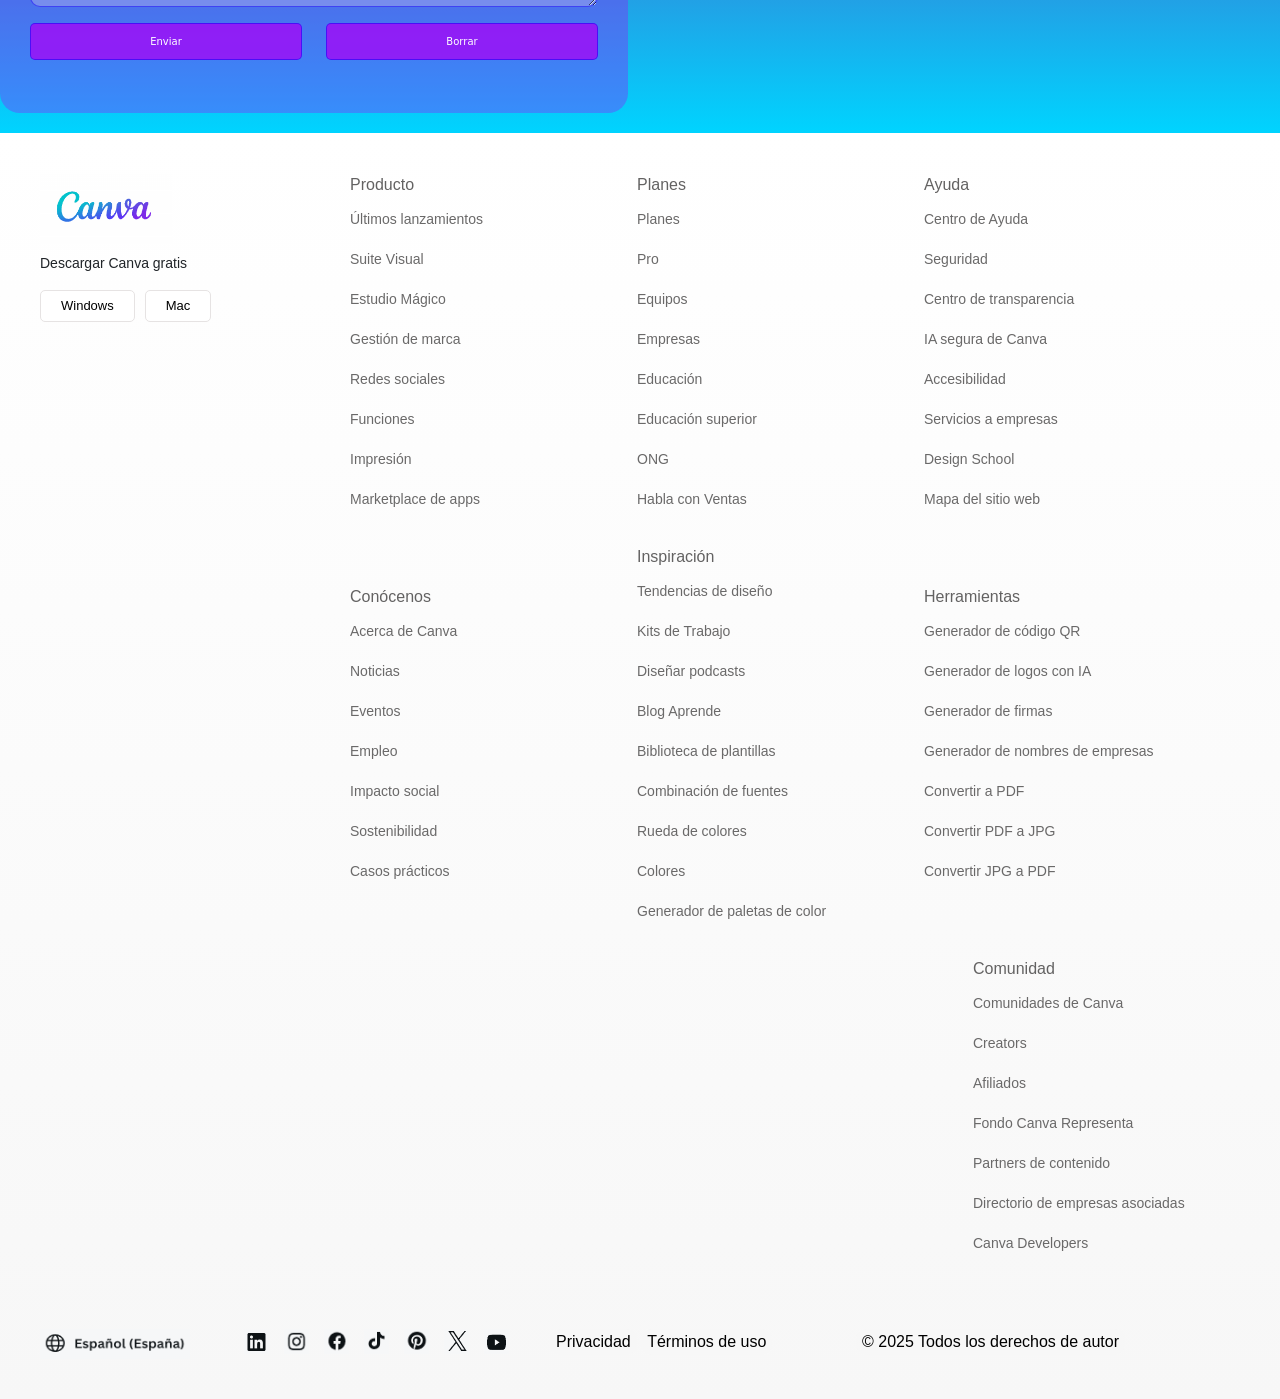
==== commit c976791a: "he fijado el navbar, faltan cambios en el hero" ====
--- a/index.html
+++ b/index.html
@@ -12,6 +12,7 @@
             rel="stylesheet">
             
         <!-- CSS DEL TRABAJO -->
+        <link rel="stylesheet" href="css/home.css">
         <link rel="stylesheet" href="componentes/navbar/css/navbar.css">
         <link rel="stylesheet" href="componentes/cards/css/cards.css">
         <link rel="stylesheet" href="componentes/carousel/css/carousel.css">
@@ -37,7 +38,7 @@
         <div class="container-fluid">
             <header>
                 <!-- el nav sustituye el header con sus funciones -->
-                <nav class="navbar navbar-expand-lg navbar-light">
+                <nav class="navbar navbar-expand-lg navbar-light fixed-top">
                     <!-- Botón hamburguesa -->
                     <!--poniendo primero el boton sale del lado izquierdo-->
                     <button class="navbar-toggler" type="button"
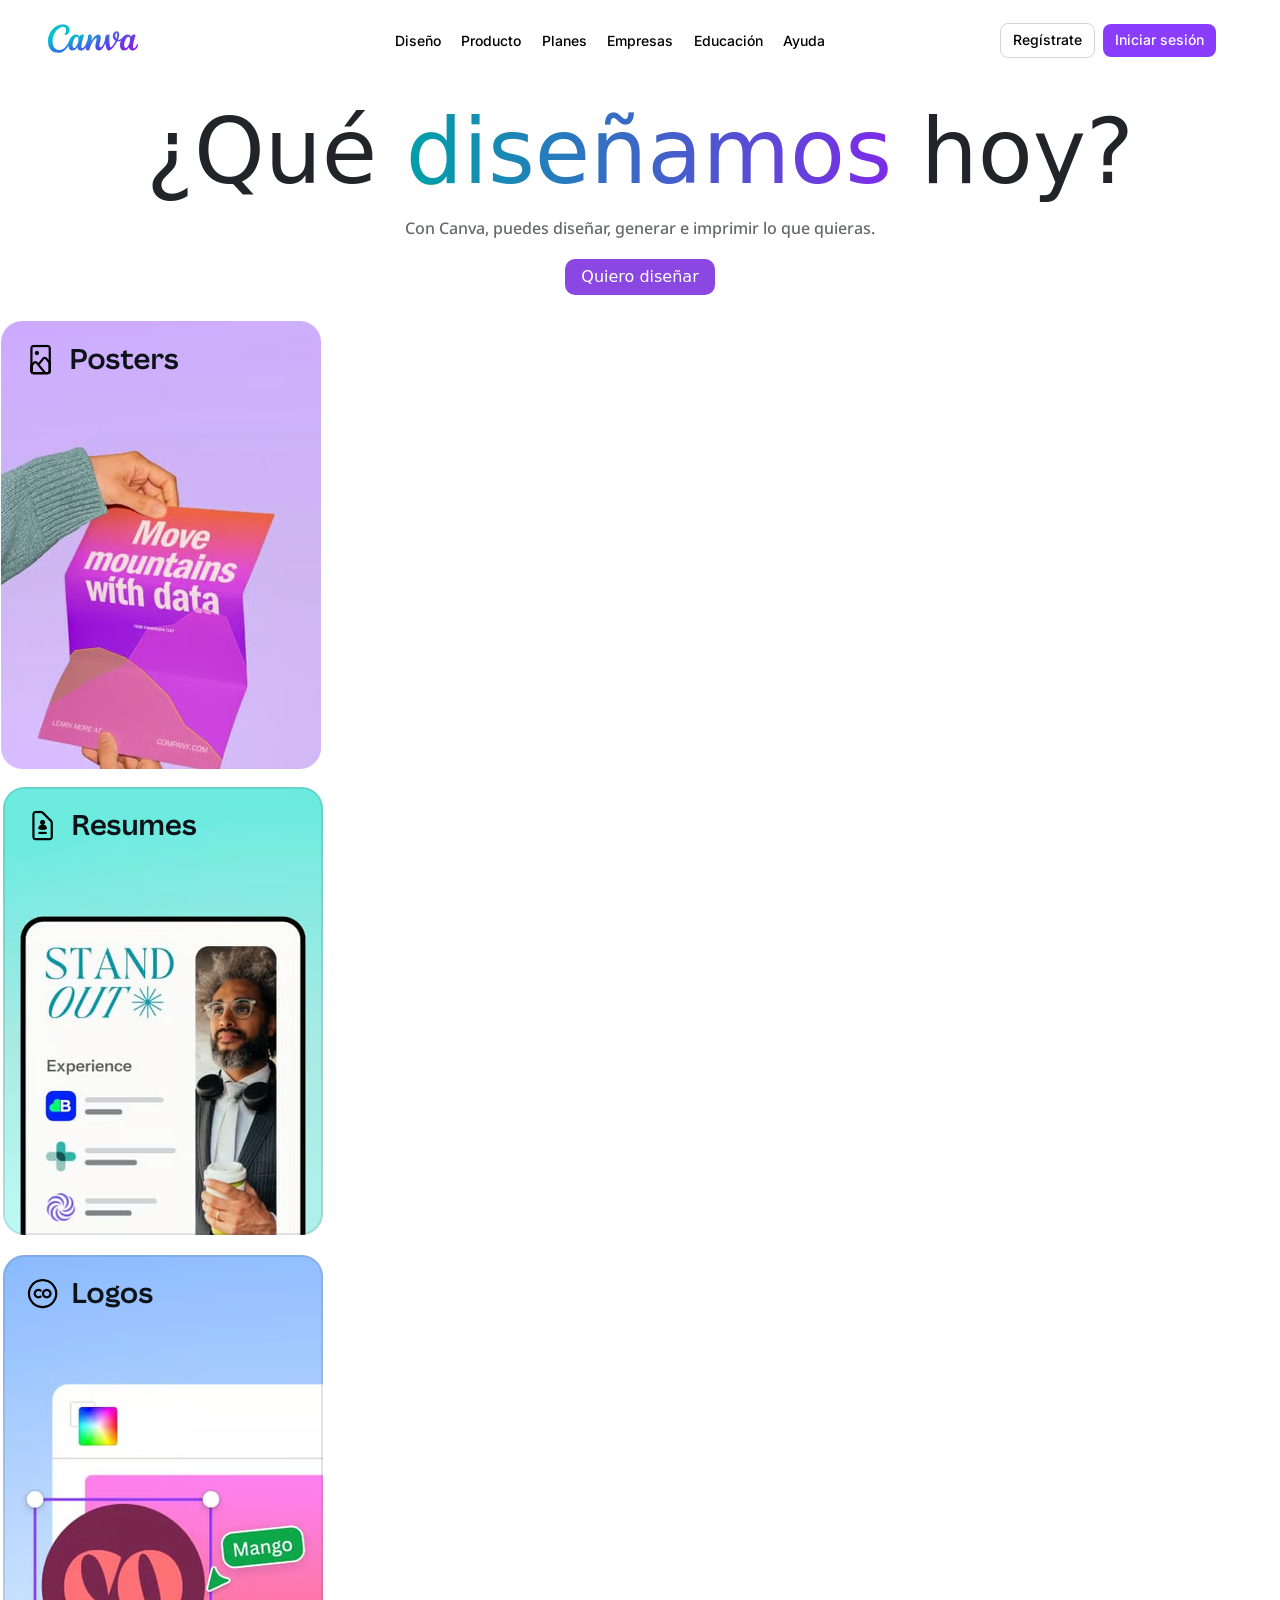
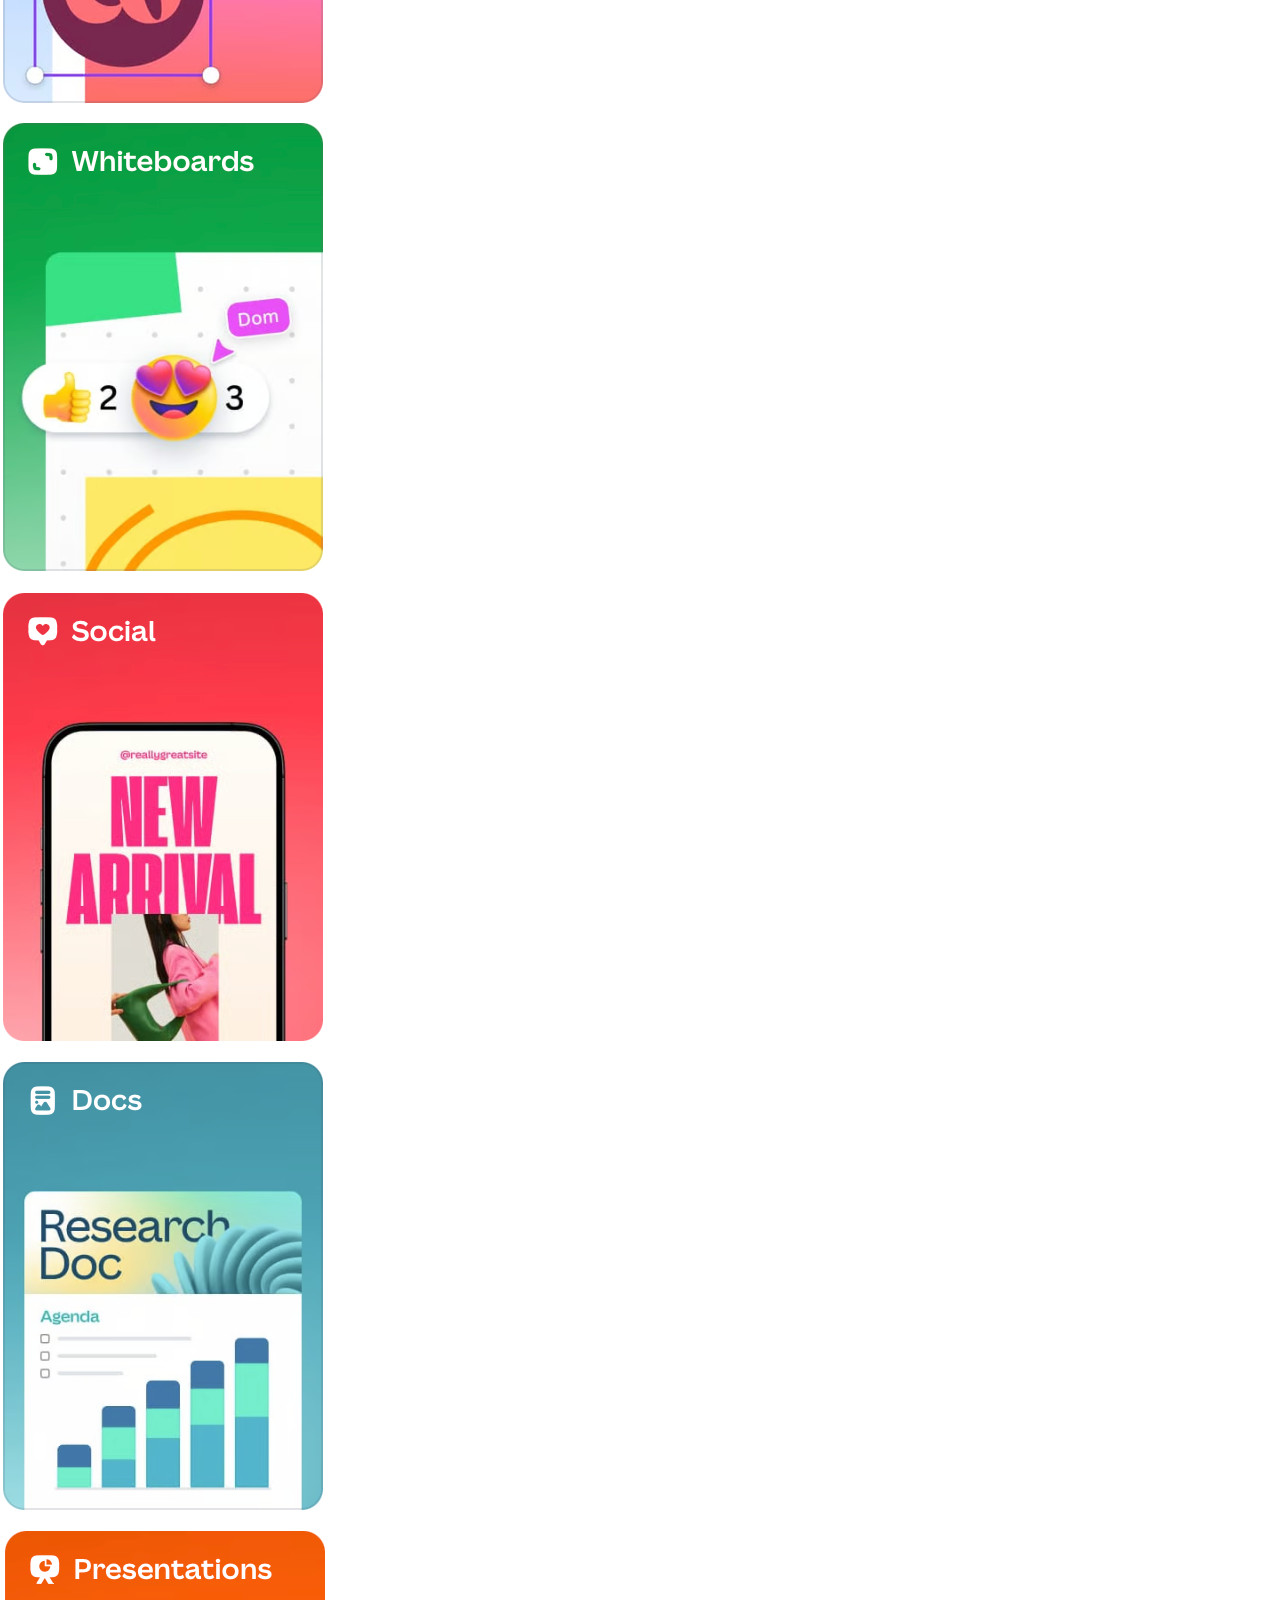
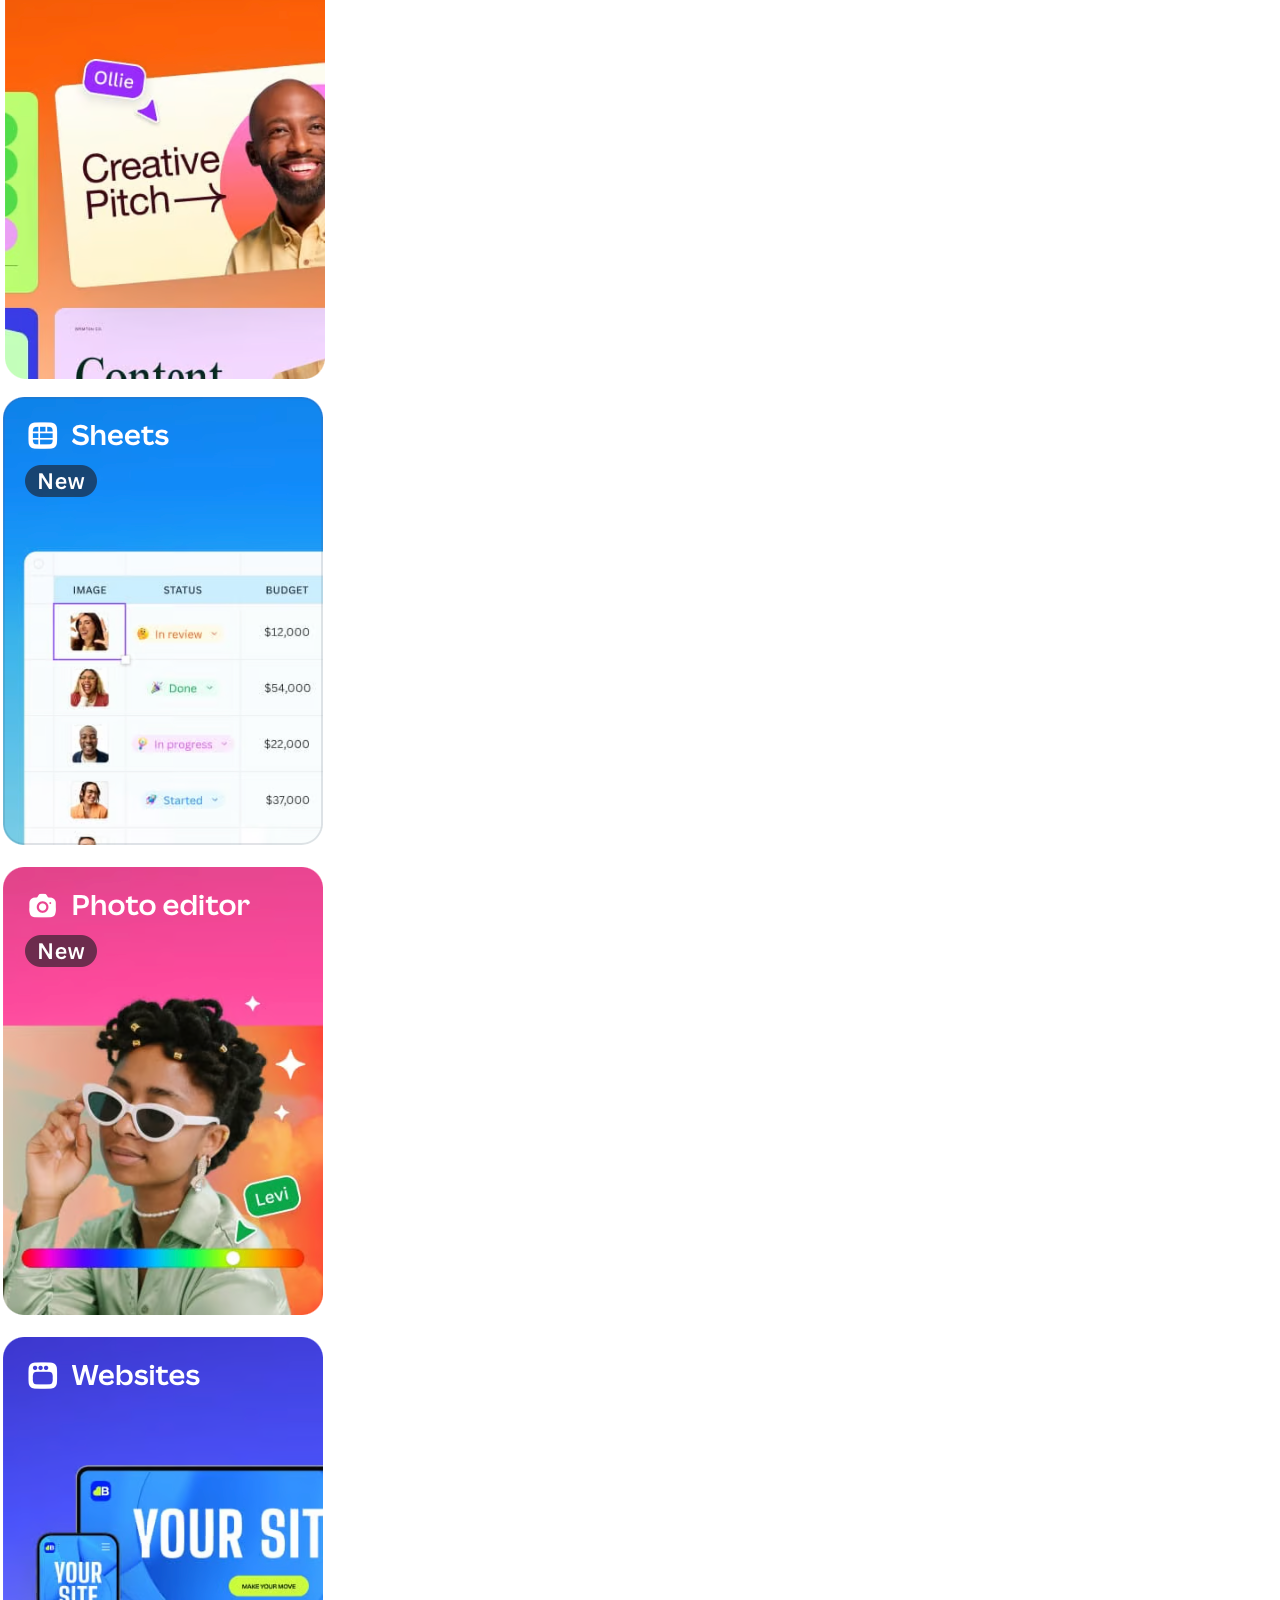
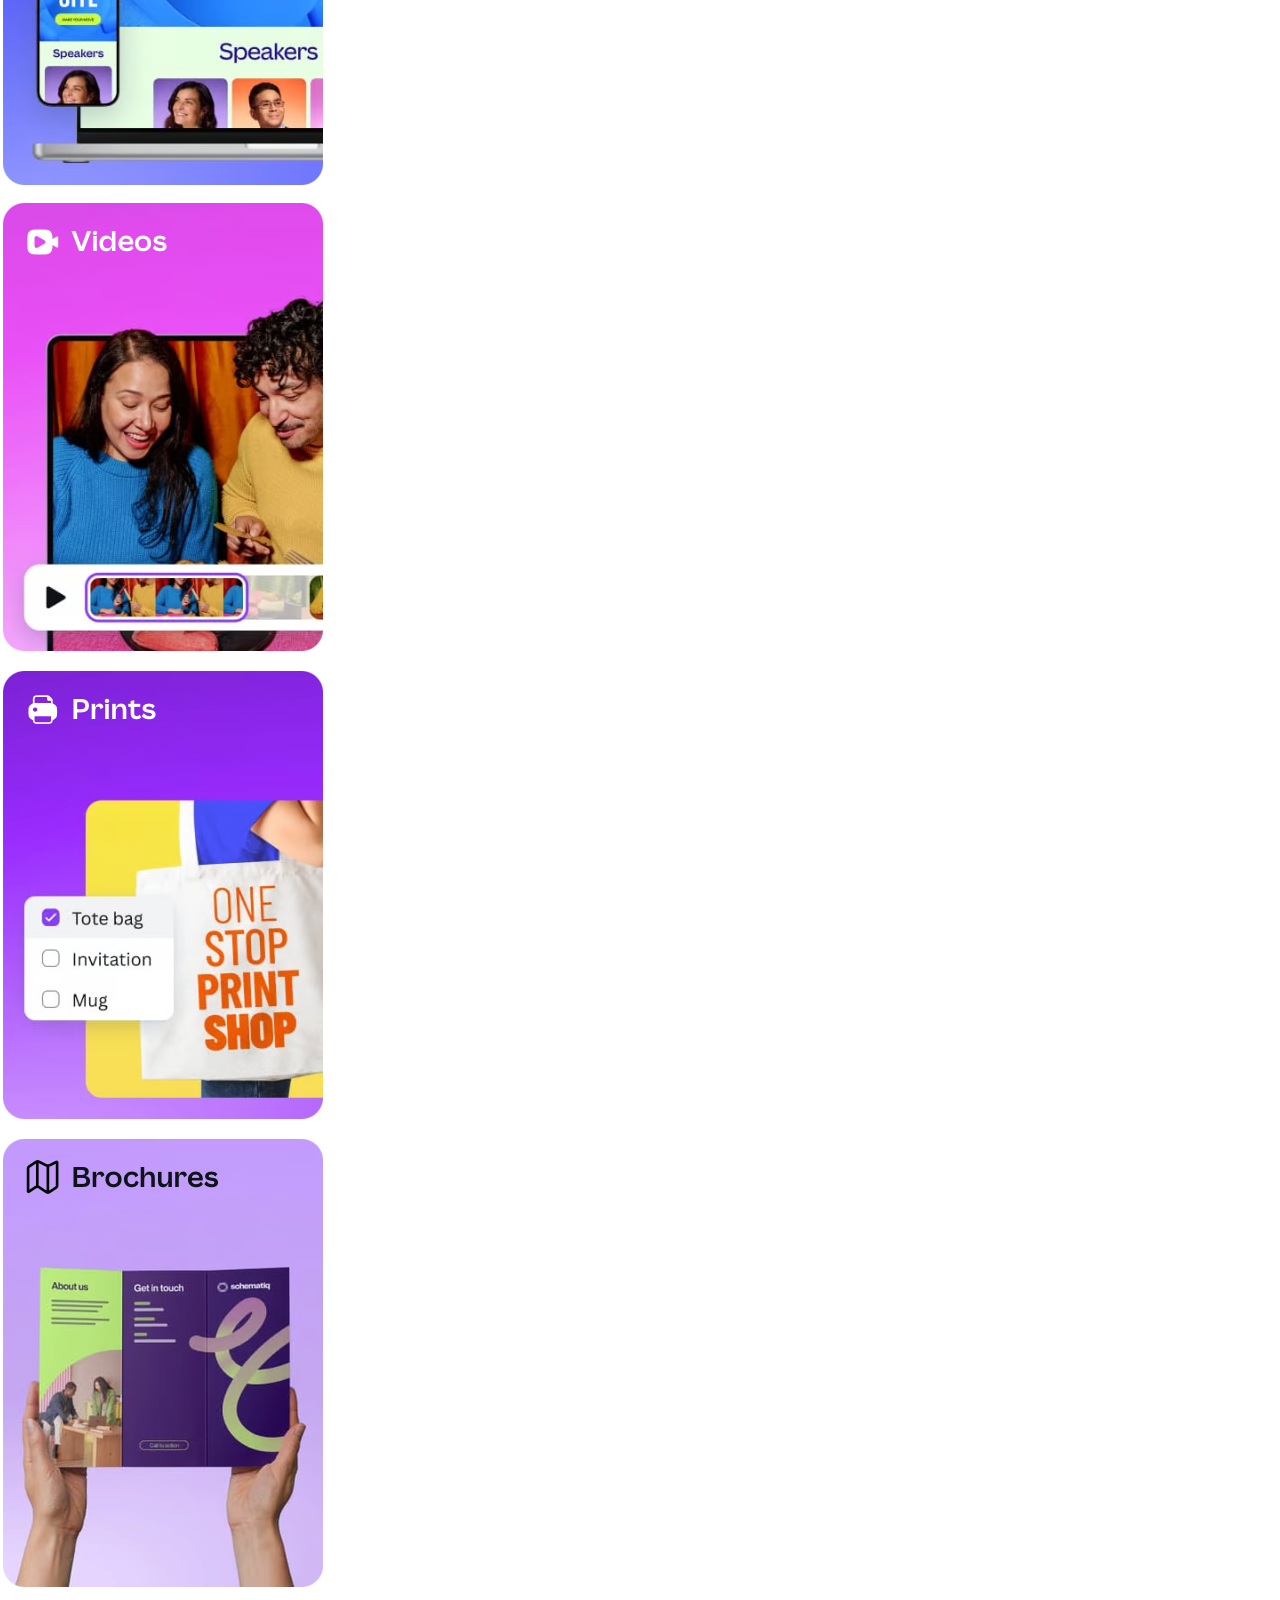
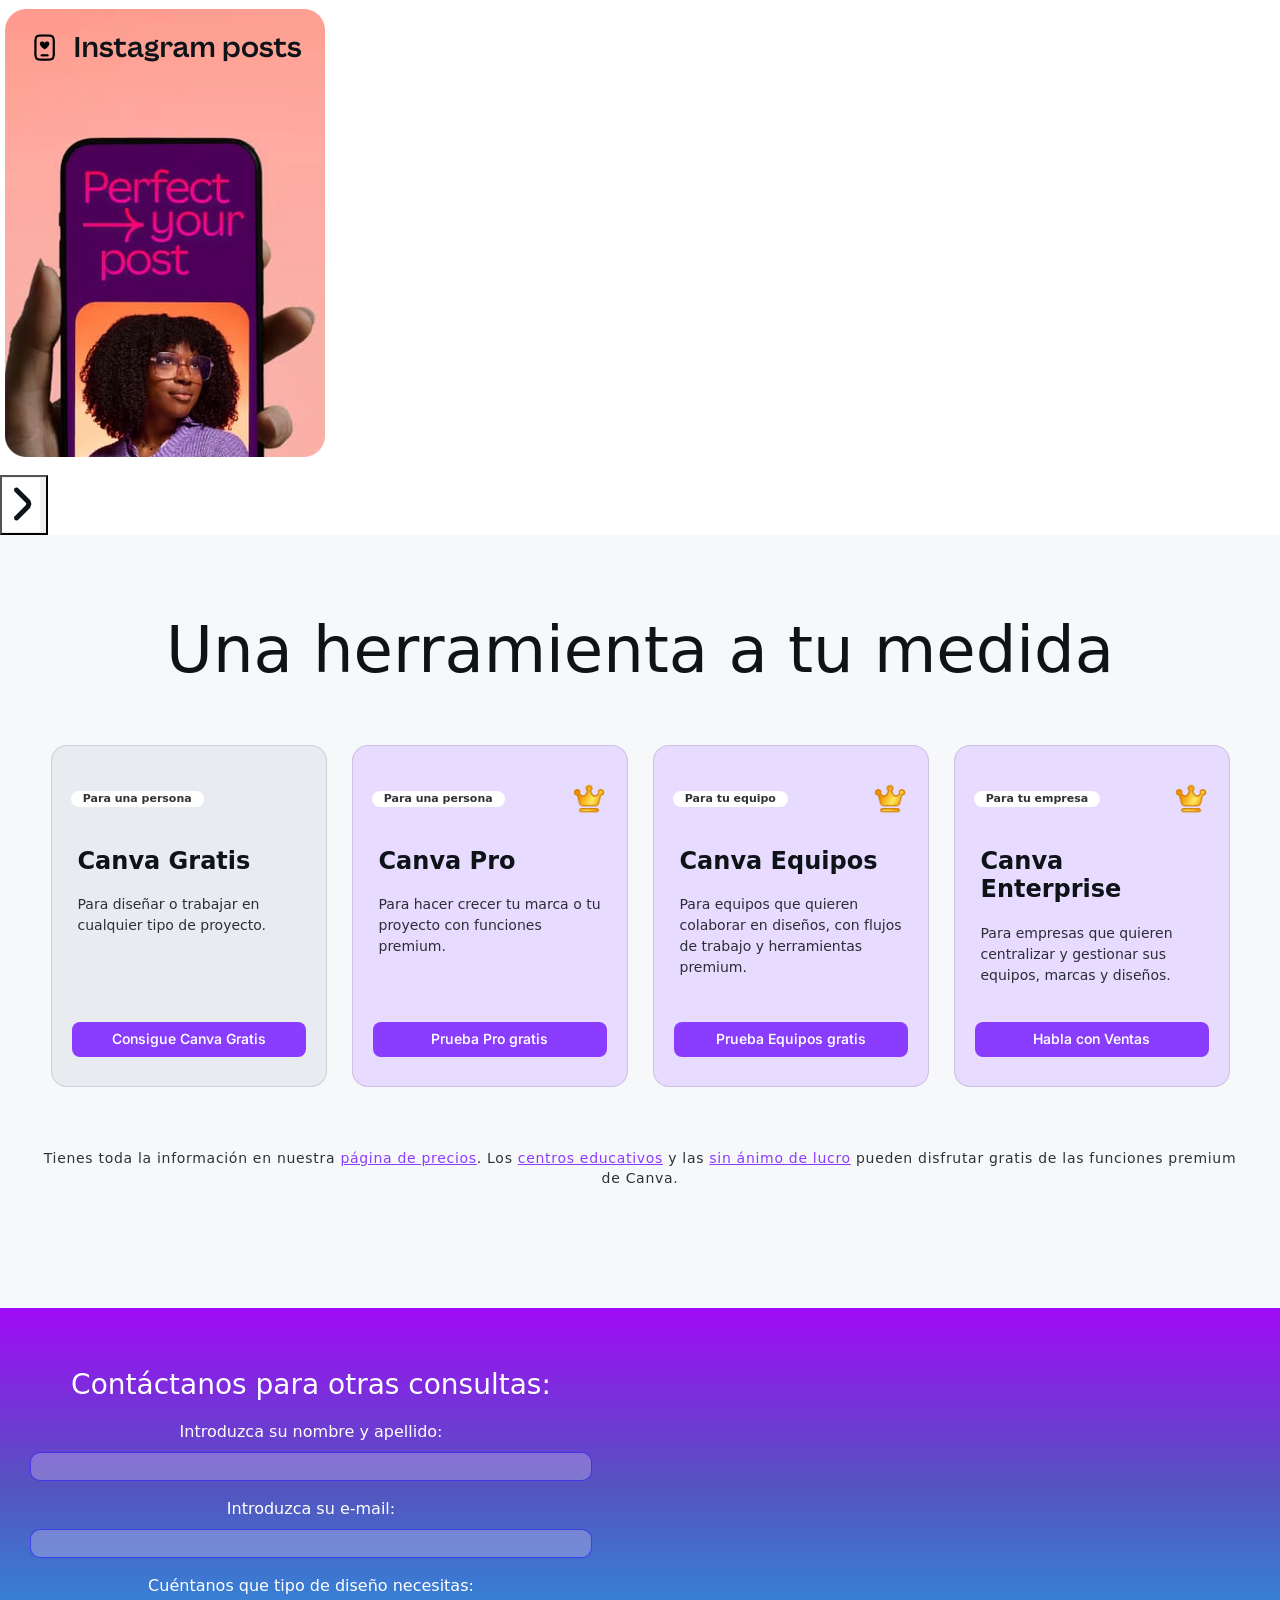
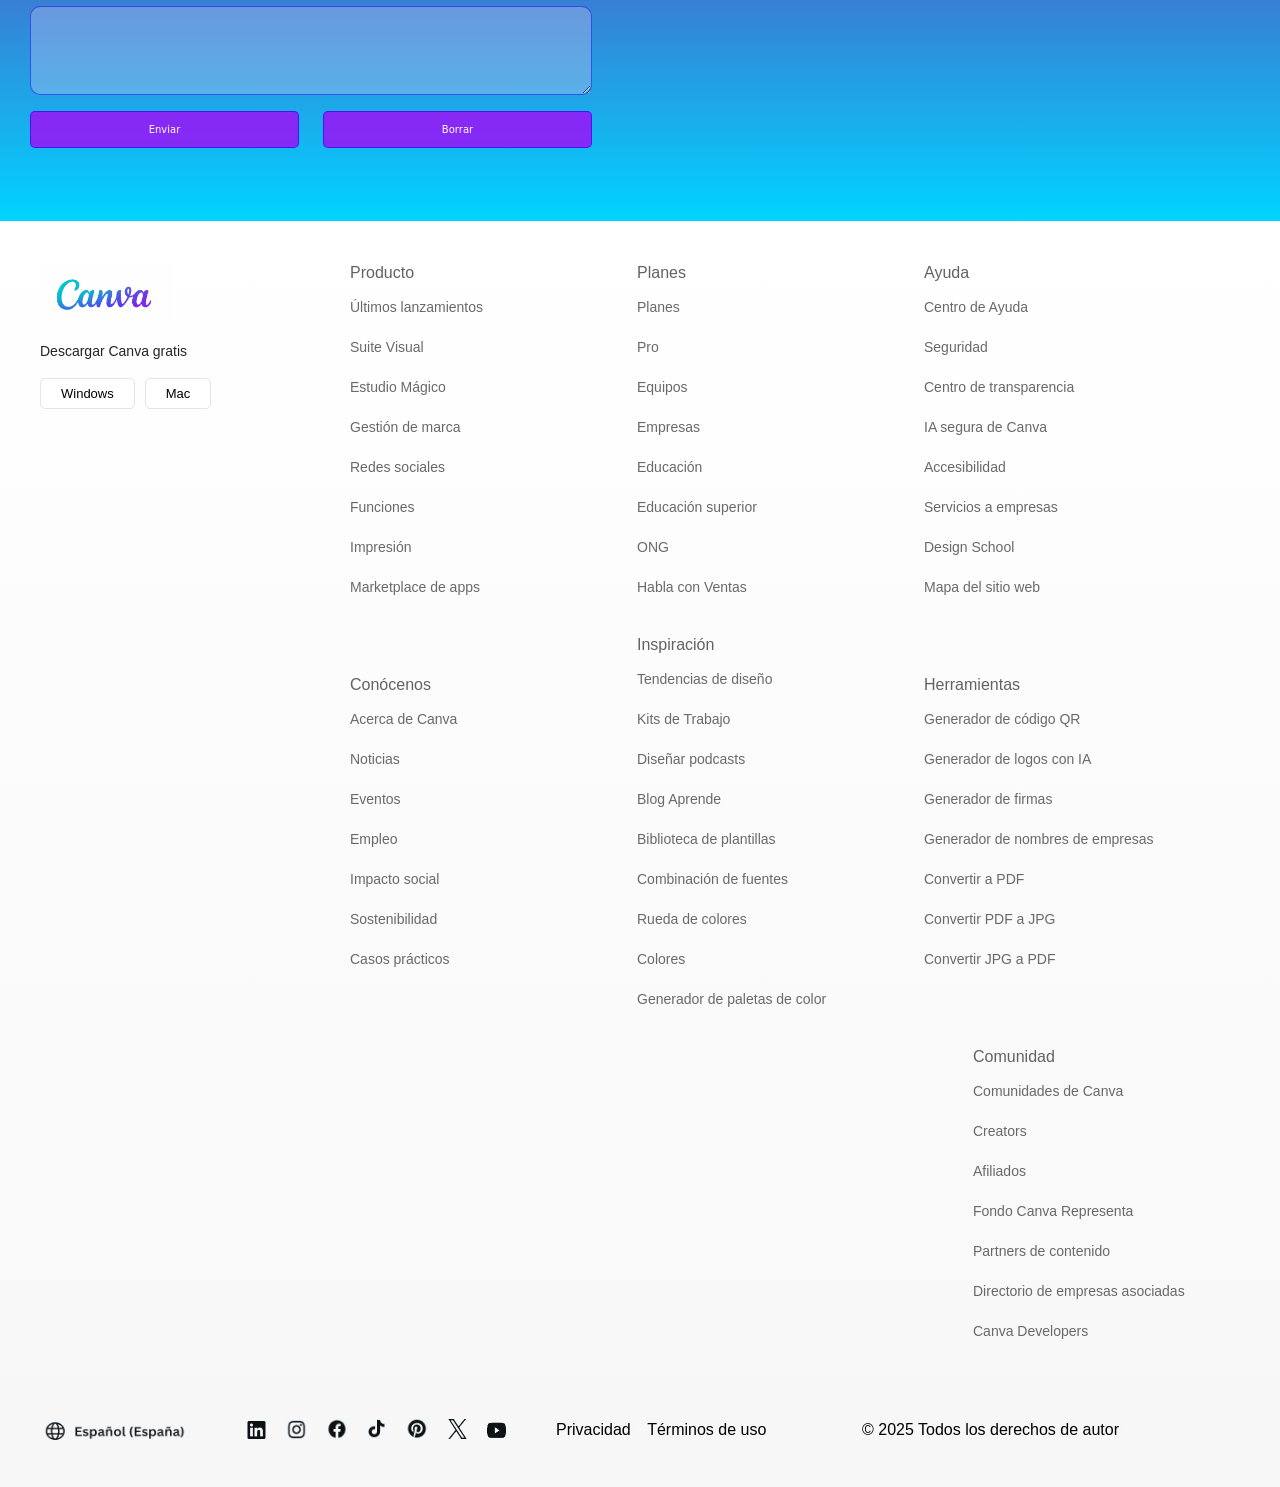
==== commit a5d33dbe: "Margen derecho que acompañaba a la página y hacía aparecer la scrollbar horizontal quitado." ====
--- a/index.html
+++ b/index.html
@@ -204,7 +204,7 @@
         <!-- FORMULARIO -->
         <div class="formularioCanva">
         <div class="container-fluid">
-            <div class="row align-items-center">
+            <div class="row align-items-center noMargin">
                 <!-- Columna del formulario (izquierda) -->
                 <div class="col-md-6"> 
                     <div class="estilo_formulario">
--- a/componentes/hero/css/hero.css
+++ b/componentes/hero/css/hero.css
@@ -2,11 +2,12 @@
 @import url('https://fonts.googleapis.com/css2?family=Noto+Sans:wght@400;500;600&display=swap');
 
 .titulo{
+  padding-top: 80px;
   font-family: "Plus Jakarta Sans", system-ui, sans-serif;
   font-weight: 500;
   text-align: center;
   line-height: 1.06;
-  font-size: clamp(36px, 8vw, 88px);  /* Hace que vaya cambiando el tamaño y lo que ocupa dependiendo los px*/
+  font-size: clamp(36px, 10vw, 90px);  /* Hace que vaya cambiando el tamaño y lo que ocupa dependiendo los px*/
   text-wrap: balance;                
   margin: 0;
 }
@@ -22,12 +23,12 @@
   font-family: "Noto Sans"; 
   color: #67696a;       
   margin-top: 20px;
-  font-size: 14px;
+  font-size: 16px;
   text-align: center;
 }
 
 .hero_button{
-    font-size: 14px;
+    font-size: 16px;
     display: block;
     margin-inline: auto; /* Centra el botón */
     border-radius: 10px; /* Redondea los bordes*/
--- a/componentes/formulario/css/formulario.css
+++ b/componentes/formulario/css/formulario.css
@@ -13,14 +13,15 @@
 }
 
 .estilo_formulario {
-  background : #a00af753;
   border-radius: 20px;
   margin-top: 10px;
   text-align:start;
   /*margin: 0; /* Elimina el margin anterior */
   padding: 30px; /* Agrega padding en lugar de margin */
 }
-
+.noMargin {
+  margin-right: 0px !important;
+}
 .encabezadoForm{
   text-align: center;
 }
